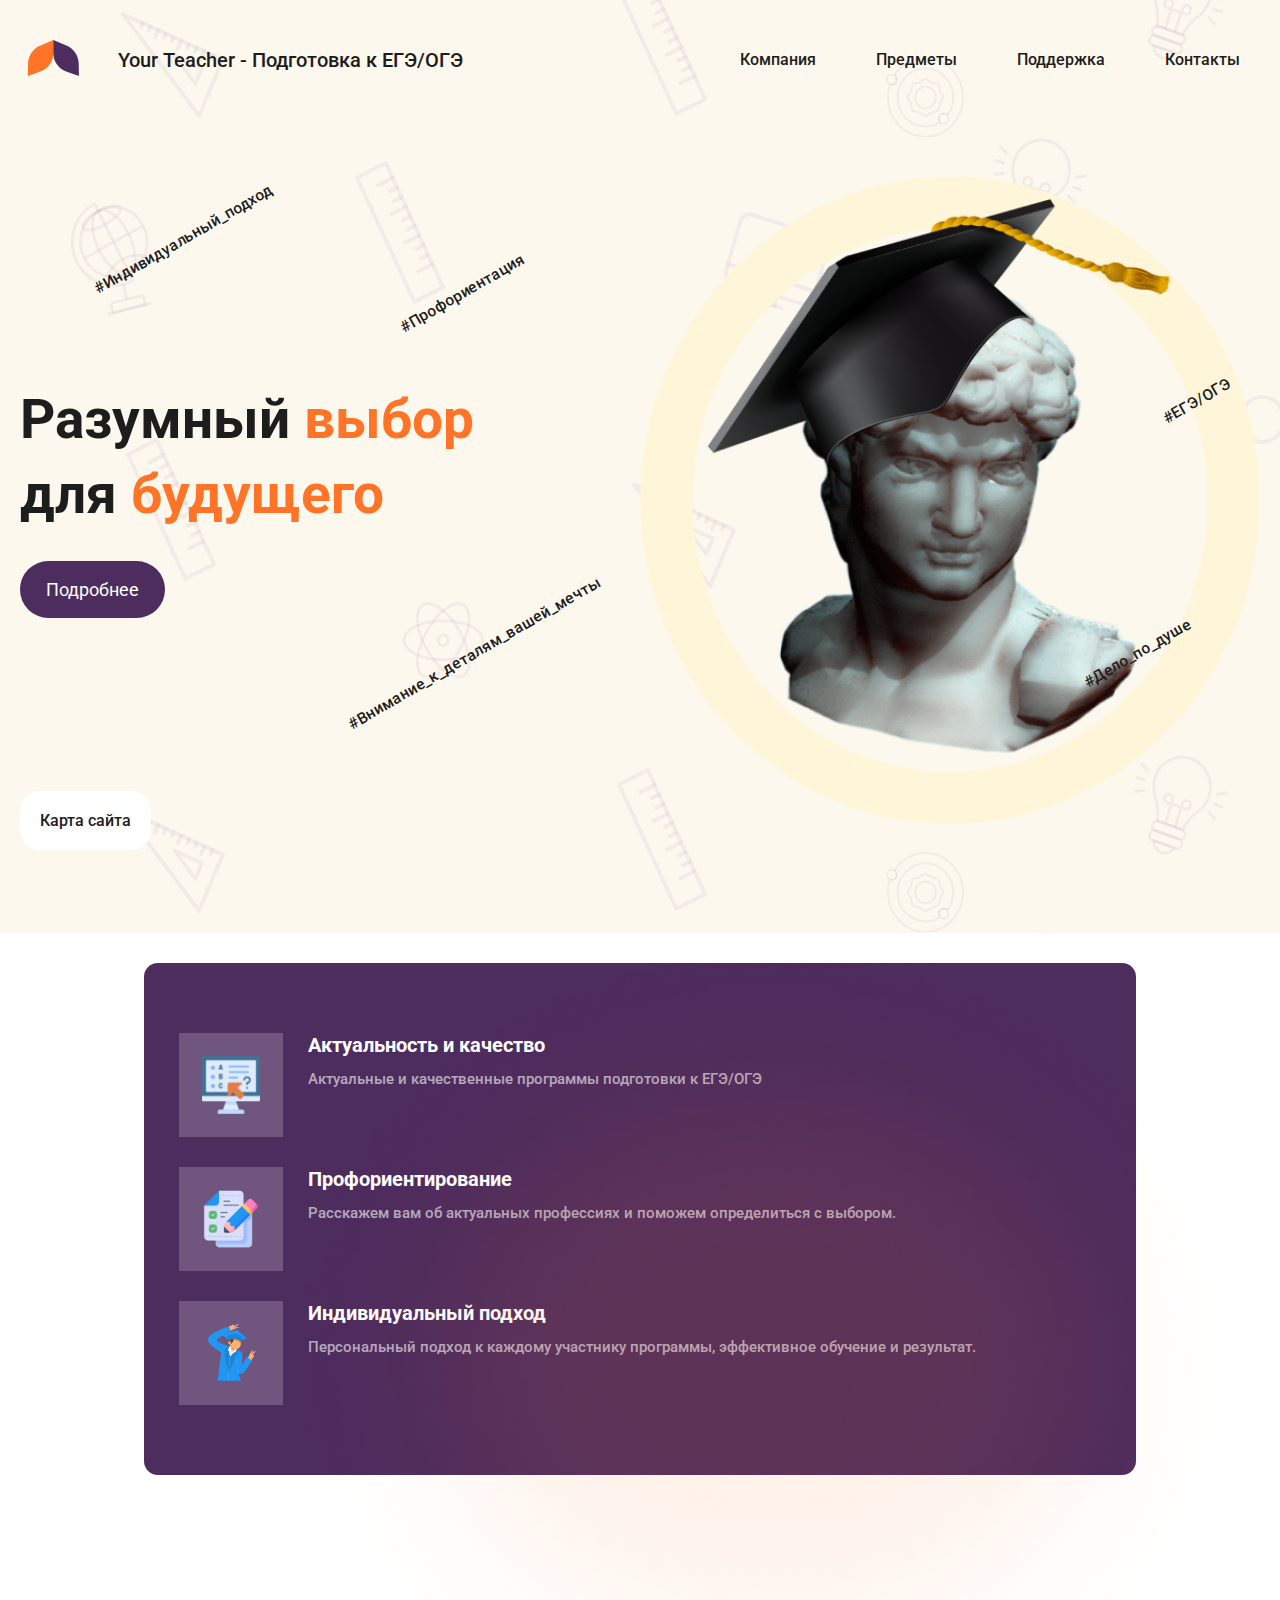
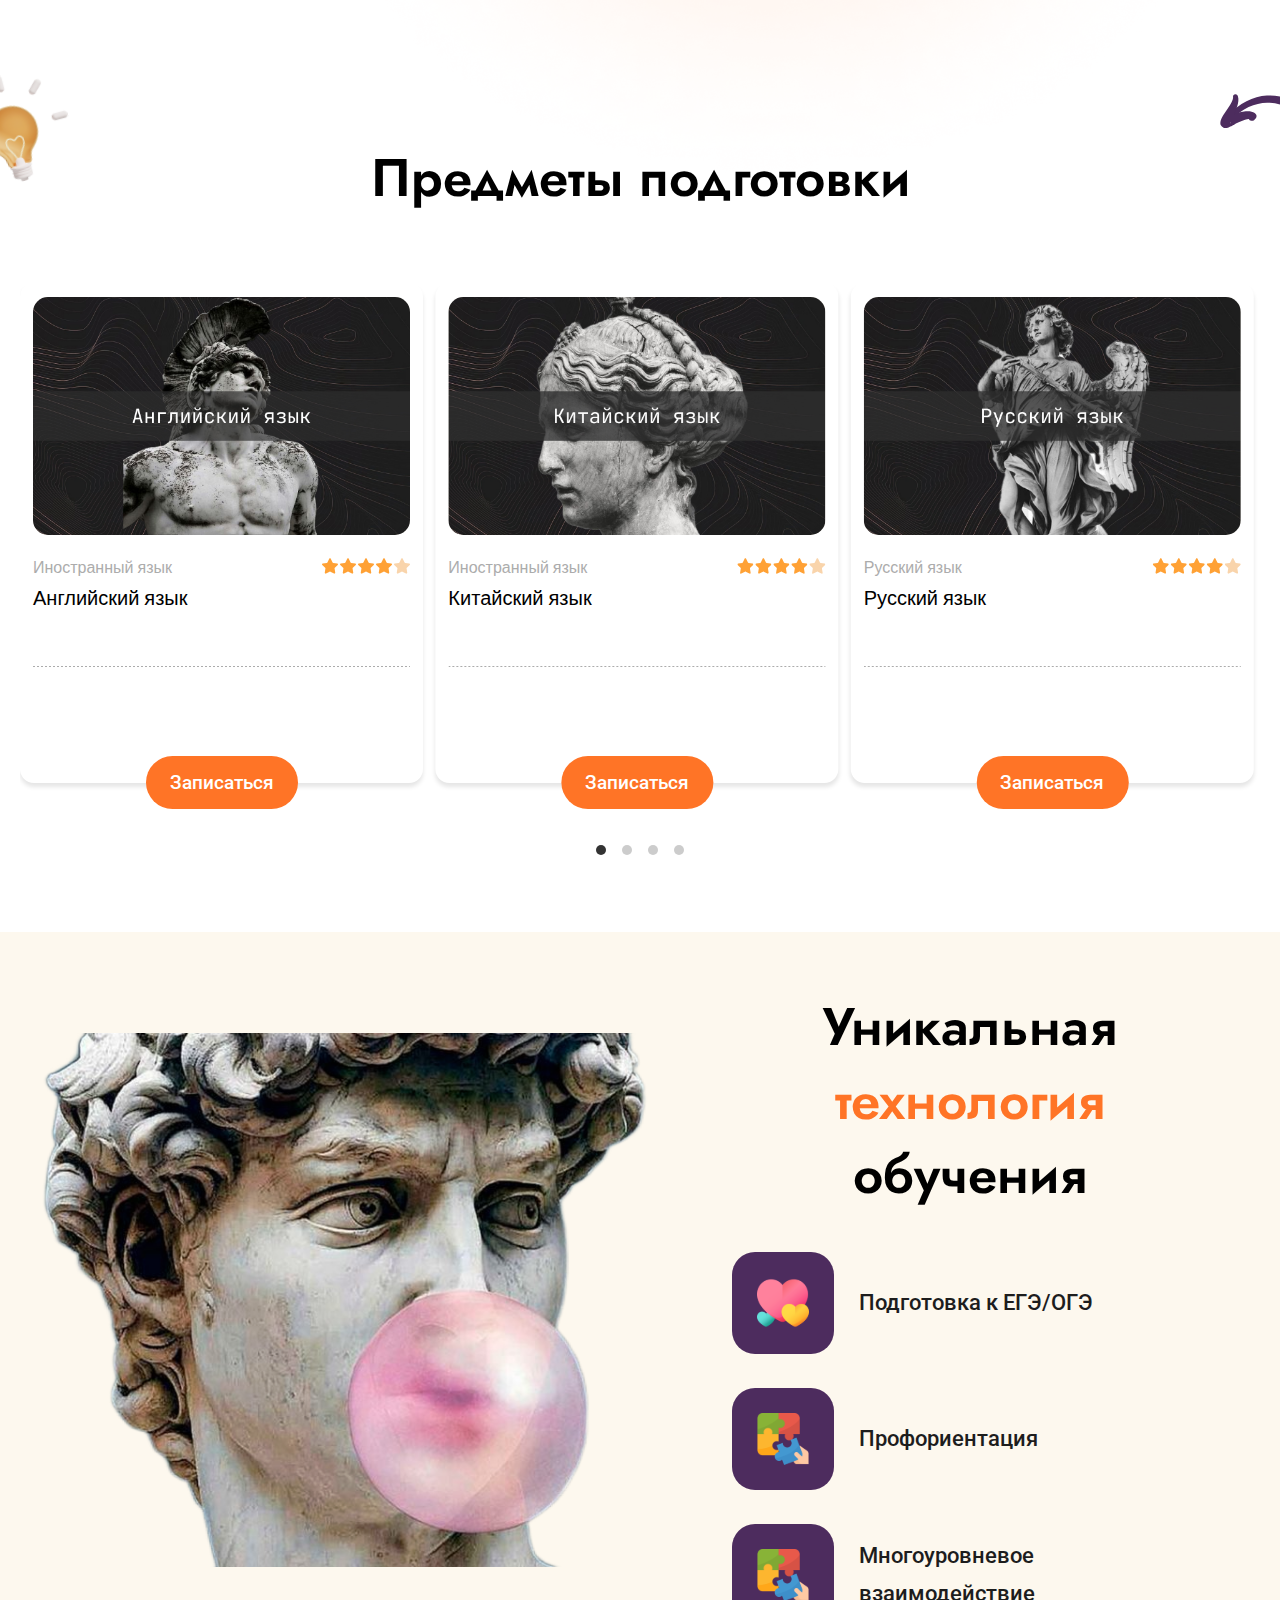
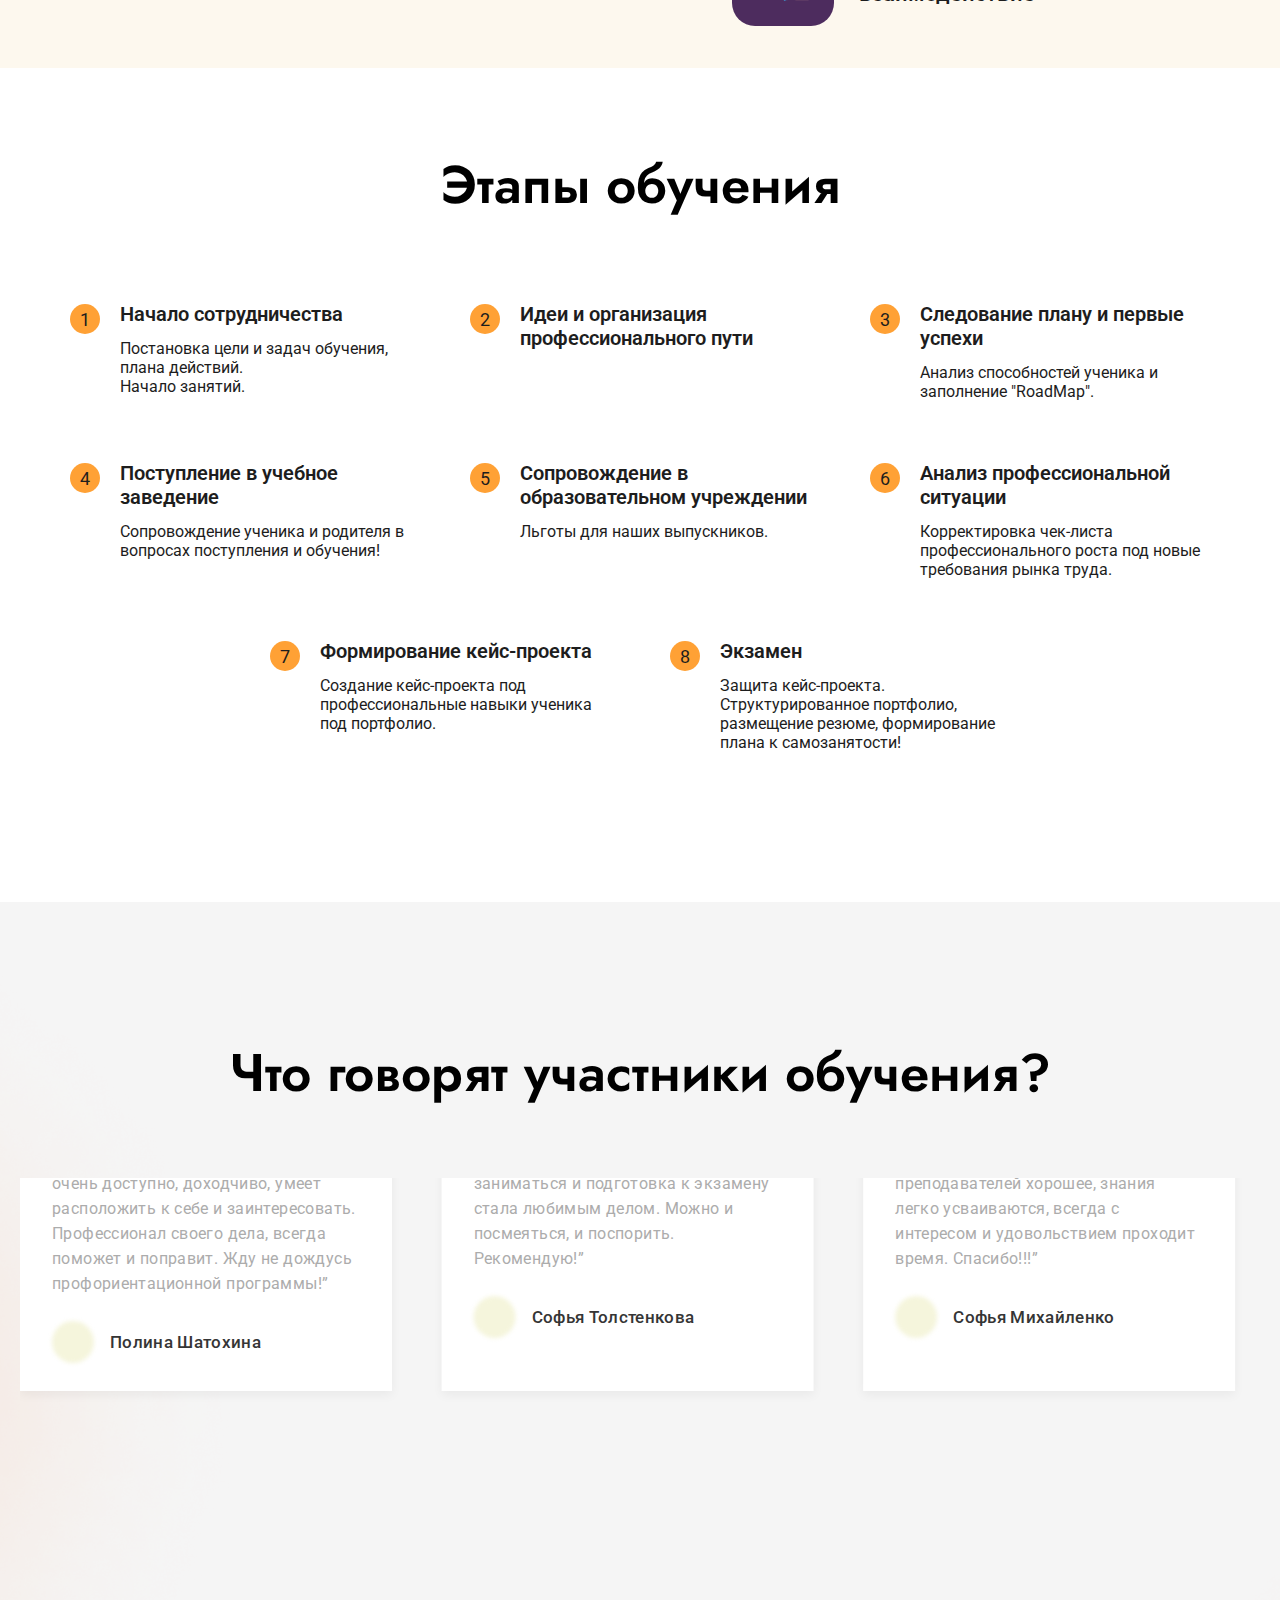
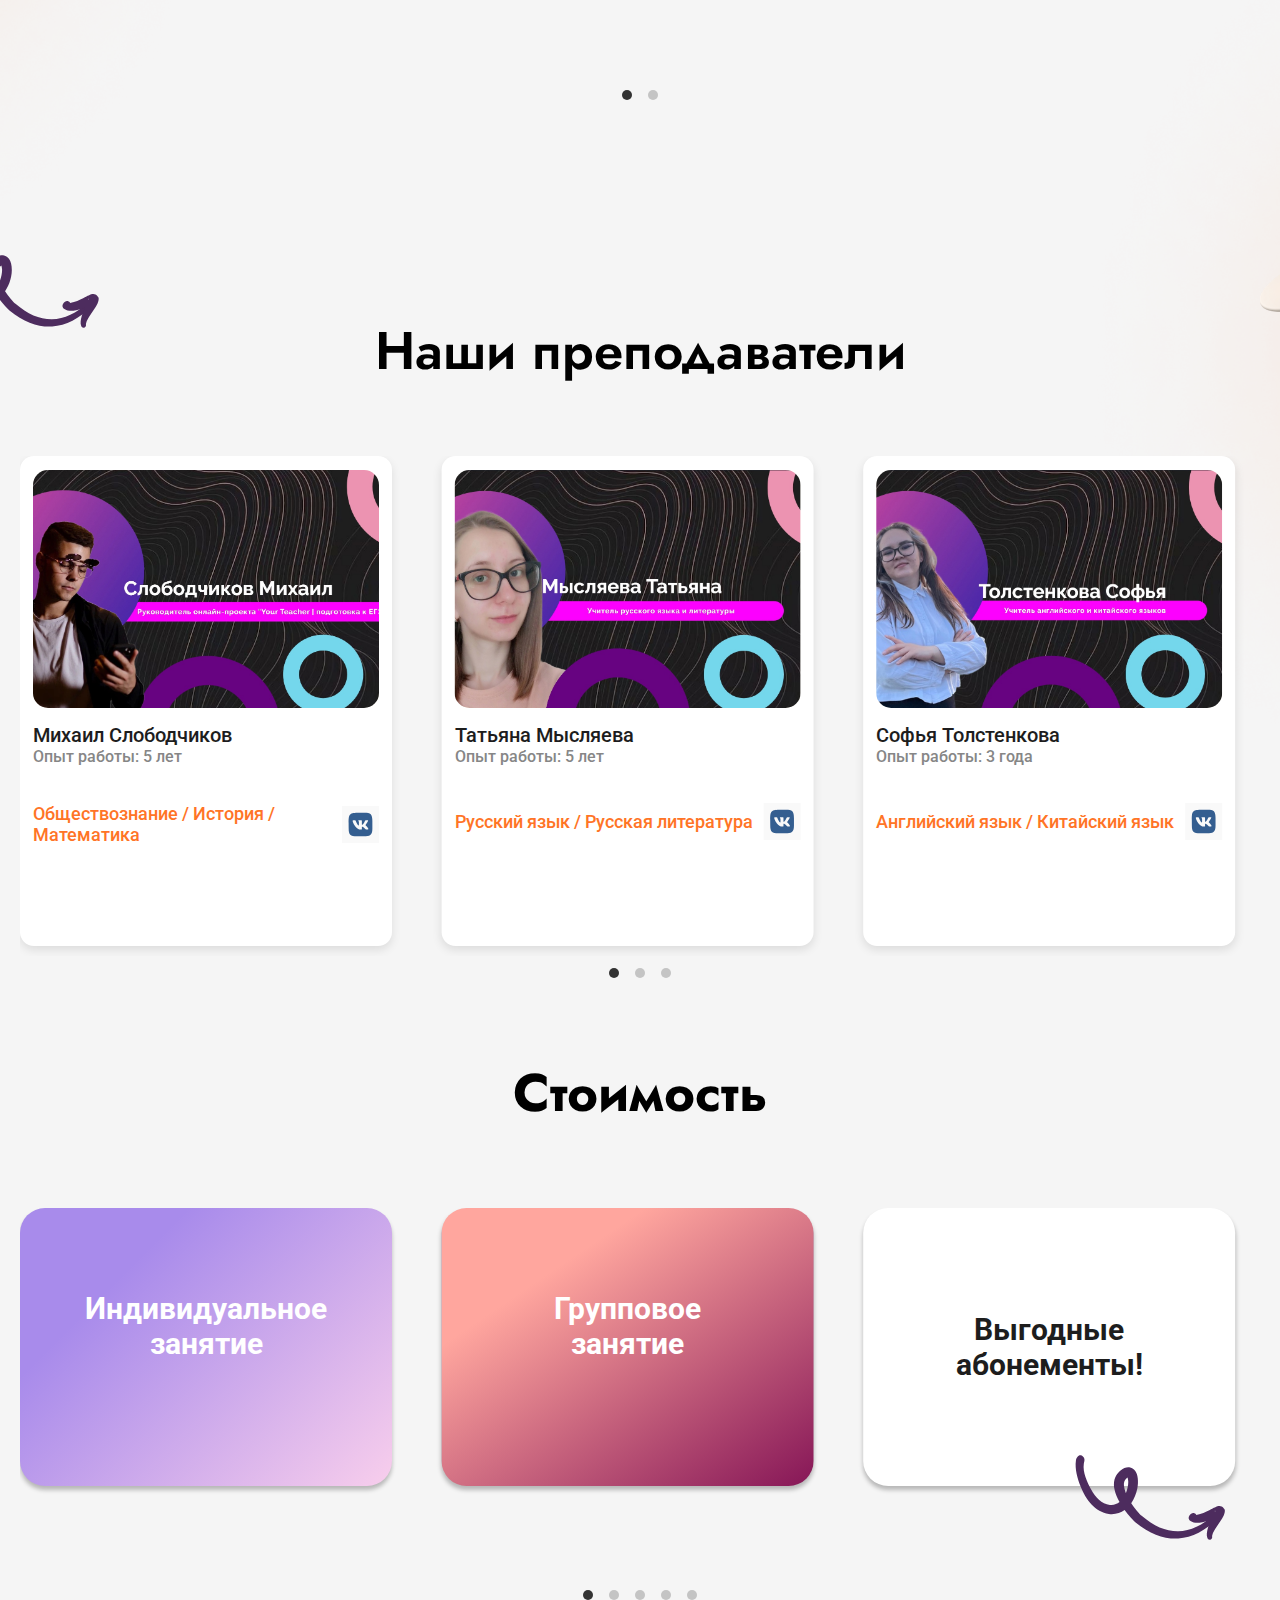
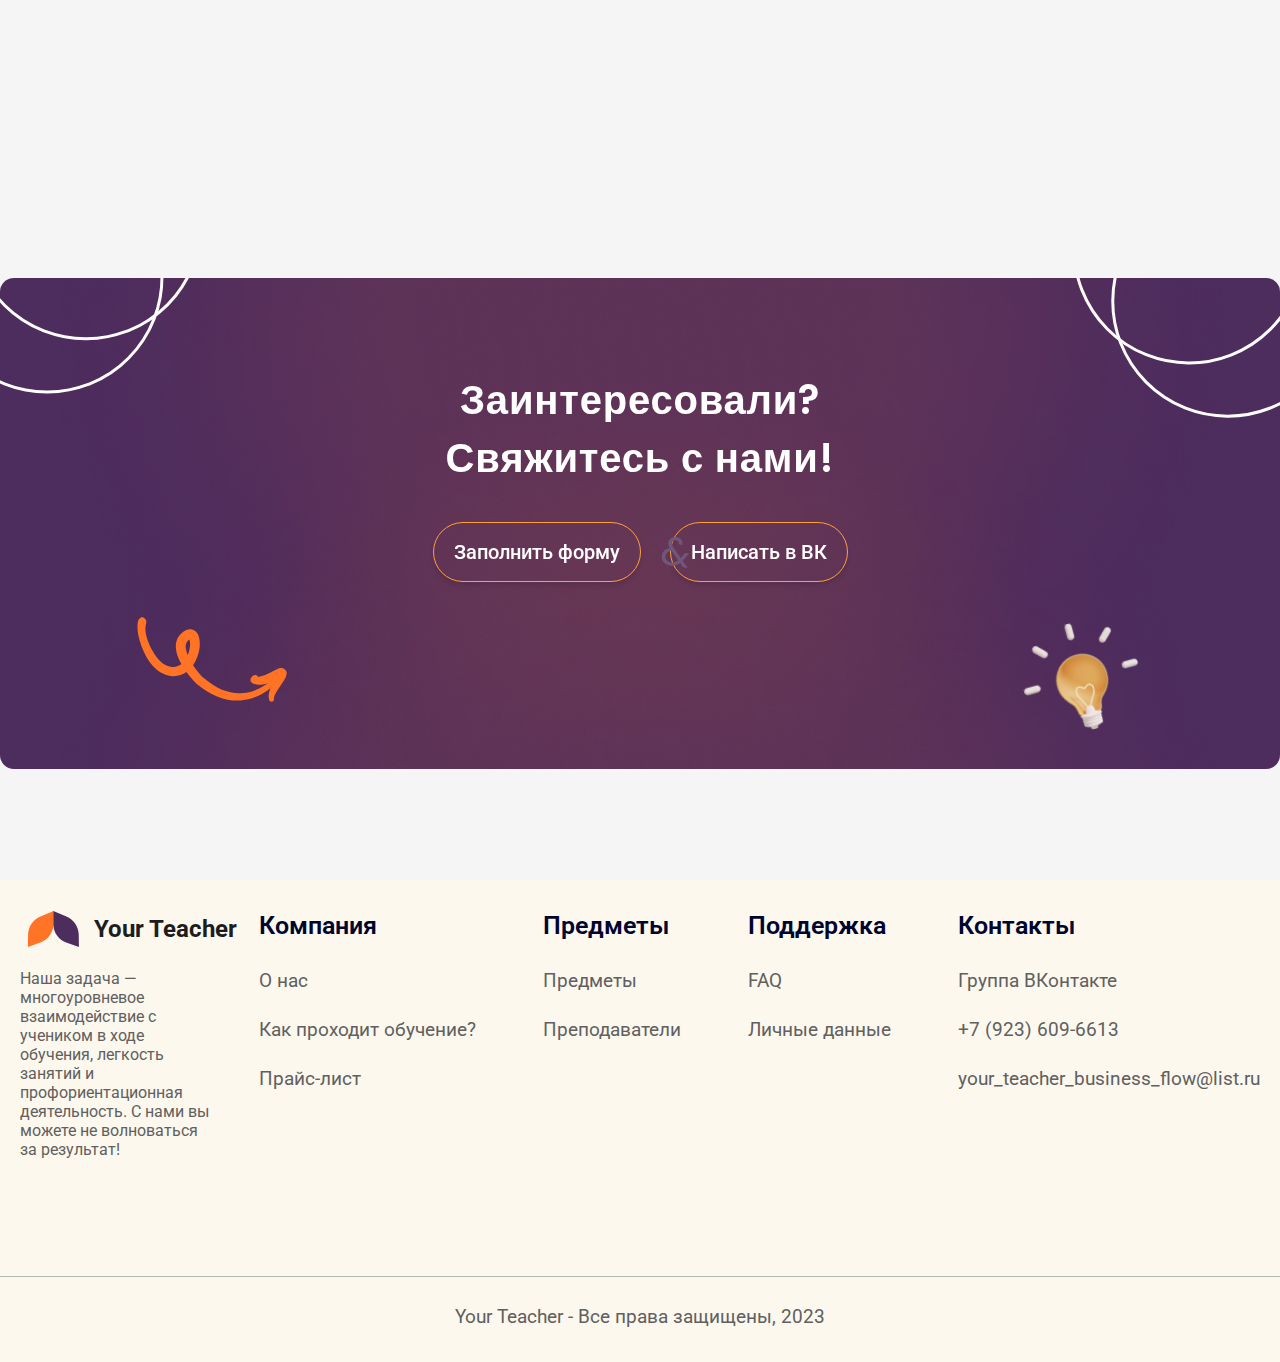
==== index.html @ 2804423f "Add files via upload" ====
<!DOCTYPE html>
<html lang="ru">
    <head>
        <title>Your Teacher - Business Flow</title>
        <link rel="stylesheet" href="css/flickity.css">
        <link rel="stylesheet" href="css/style.css">
        <link rel="shortcut icon" href="images/logo.svg">
        <meta name="viewport" content="width=device-width, initial-scale=1, maximum-scale=1, user-scalable=no"/>
    </head>
    <body>
        <div class="wrapper">
            <header id="welcome" class="header">
                <div class="container">
                    <div class="header__company company">
                        <div class="company__icon">
                            <img src="images/logo.svg" alt="logo">
                        </div>
                        <div class="company__name">Your Teacher - Подготовка к ЕГЭ/ОГЭ</div>
                    </div>
                    <nav class="header__navigation nav">
                        <div class="nav__burger">
                            <span class="first-line"></span>
                            <span class="second-line"></span>
                            <span class="third-line"></span>
                        </div>
                        <ul class="nav__list">
                            <li class="nav__item nav__item-has-child">
                                <span>Компания</span>
                                <ul class="subnav__list">
                                    <li class="subnav__item"><a href="#advantages" class="subnav__link">О нас</a></li>
                                    <li class="subnav__item"><a href="#studying" class="subnav__link">Как проходит обучение?</a></li>
                                    <li class="subnav__item"><a href="#service" class="subnav__link">Прайс-лист</a></li>
                                </ul>
                            </li>
                            <li class="nav__item nav__item-has-child">
                                <span>Предметы</span>
                                <ul class="subnav__list">
                                    <li class="subnav__item"><a href="#subjects" class="subnav__link">Предметы</a></li>
                                    <li class="subnav__item"><a href="#tutors" class="subnav__link">Преподаватели</a></li>
                                </ul>
                            </li>
                            <li class="nav__item nav__item-has-child">
                                <span>Поддержка</span>
                                <ul class="subnav__list">
                                    <li class="subnav__item"><a href="#" class="subnav__link">FAQ</a></li>
                                    <li class="subnav__item"><a href="#" class="subnav__link">Личные данные</a></li>
                                </ul>
                            </li>
                            <li class="nav__item nav__item-has-child">
                                <span>Контакты</span>
                                <ul class="subnav__list">
                                    <li class="subnav__item"><a href="https://vk.com/yourteacher_business_flow" class="subnav__link">Группа ВКонтакте</a></li>
                                    <li class="subnav__item"><a href="tel:+79236096613" class="subnav__link">Наш номер</a></li>
                                    <li class="subnav__item"><a href="mailto:your_teacher_business_flow@list.ru" class="subnav__link">Наша почта</a></li>
                                </ul>                                
                            </li>
                        </ul>
                        <div class="page-map" user-select="none">
                            <div class="page-map__name">Карта сайта</div>
                            <ul class="page-map__list">
                                <li class="page-map__item"><a href="#welcome">Главная</a></li>
                                <li class="page-map__item"><a href="#targets">О нас</a></li>
                                <li class="page-map__item"><a href="#subjects">Предметы</a></li>
                                <li class="page-map__item"><a href="#tutors">Преподаватели</a></li>
                                <li class="page-map__item"><a href="#service">Стоимость</a></li>
                                <li class="page-map__item"><a href="#contact">Связаться с нами</a></li>
                            </ul>
                        </div>
                    </nav>

                </div>
            </header>
            <main class="main">
                <div class="welcome">
                    <div class="welcome__container container">
                        <div class="welcome__content">
                            <div class="welcome__hashtags">
                                <div class="hashtag hashtag-first">Индивидуальный_подход</div>
                                <div class="hashtag hashtag-second">Профориентация</div>
                                <div class="hashtag hashtag-third">ЕГЭ/ОГЭ</div>
                                <div class="hashtag hashtag-fourth">Внимание_к_деталям_вашей_мечты</div>
                                <div class="hashtag hashtag-fifth">Дело_по_душе</div>
                            </div>
                            <div class="welcome__column welcome__info">
                                <h1 class="welcome__title">Разумный <span class="text-highlighted">выбор</span><br> для <span class="text-highlighted">будущего</span></h1>
                                <a class="welcome__more" href="#targets"><span class="welcome__more-text">Подробнее</span></a>
                            </div>
                            <div class="welcome__column welcome__cover">
                                <img draggable="false" src="images/welcome-block/cover.png" alt="">
                            </div>
                        </div>
                    </div>
                </div>
                <div id="targets" class="targets section">
                    <div class="container">
                        <div class="targets__background">
                            <img src="images/gradient.png" alt="">
                        </div>
                        <div class="targets__content">
                            <div class="targets__column target">
                                <div class="target__content">
                                    <div class="target__icon">
                                        <div class="target__icon-inner">
                                            <img src="images/targets/1_quality.svg" alt="Quality">
                                        </div>
                                    </div>
                                    <div class="target__desc">
                                        <div class="target__title">Актуальность и качество</div>
                                        <div class="target__subtitle">Актуальные и качественные программы подготовки к ЕГЭ/ОГЭ</div>
                                    </div>
                                </div>
                            </div>
                            <div class="targets__column target">
                                <div class="target__content">
                                    <div class="target__icon">
                                        <div class="target__icon-inner">
                                            <img src="images/targets/2_proforientation.svg" alt="Quality">
                                        </div>
                                    </div>
                                    <div class="target__desc">
                                        <div class="target__title">Профориентирование</div>
                                        <div class="target__subtitle">Расскажем вам об актуальных профессиях и поможем определиться с выбором.</div>
                                    </div>
                                </div>
                            </div>
                            <div class="targets__column target">
                                <div class="target__content">
                                    <div class="target__icon">
                                        <div class="target__icon-inner">
                                            <img src="images/targets/3_individual.svg" alt="Quality">
                                        </div>
                                    </div>
                                    <div class="target__desc">
                                        <div class="target__title">Индивидуальный подход</div>
                                        <div class="target__subtitle">Персональный подход к каждому участнику программы, эффективное обучение и результат.</div>
                                    </div>
                                </div>
                            </div>
                        </div>
                    </div>
                </div>
                <div id="subjects" class="subjects section">
                    <div class="container">
                        <div class="subjects__background">
                            <img draggable="false" src="images/subject/lamp.svg" alt="lamp-icon" class="subjects__icon-lamp">
                            <img draggable="false" src="images/subject/arrow.svg" alt="arrow-icon" class="subjects__icon-arrow">
                        </div>
                        <div class="subjects__title section-title">Предметы подготовки</div>
                        <div class="subjects__list main-carousel">
                            <div class="subjects__item subject carousel-cell">
                                <div class="subject__body">
                                    <div class="subject__cover">
                                        <div class="subject__cover-inner">
                                            <img src="images/subject/cover-1.jpg" alt="">
                                        </div></div>
                                    <div class="subject__info">
                                        <div class="subject__tag-n-rate">
                                            <div class="subject__tag">Иностранный язык</div>
                                            <div class="subject__rating rating">
                                                <div class="rating__body">
                                                    <div class="rating__star star star-active">
                                                        <div class="star__inner">
                                                            <svg xmlns="http://www.w3.org/2000/svg" width="16" height="16" viewBox="0 0 16 16" fill="none">
                                                                <g clip-path="url(#clip0_4_3457)">
                                                                <path d="M8.77243 0.829716L10.577 4.48629C10.7025 4.7406 10.9451 4.91682 11.2258 4.95754L15.2612 5.54394C15.9681 5.64674 16.2501 6.51516 15.7388 7.01345L12.8188 9.85967C12.6159 10.0576 12.5231 10.3429 12.5712 10.6223L13.2604 14.6413C13.3812 15.3452 12.6423 15.8819 12.0101 15.5498L8.40097 13.6524C8.14999 13.5206 7.84994 13.5206 7.59896 13.6524L3.98978 15.5498C3.35766 15.8822 2.61874 15.3452 2.73955 14.6413L3.42875 10.6223C3.47681 10.3429 3.38403 10.0576 3.18111 9.85967L0.261123 7.01345C-0.250182 6.51482 0.0318366 5.6464 0.73872 5.54394L4.7741 4.95754C5.05478 4.91682 5.29742 4.7406 5.42291 4.48629L7.2275 0.829716C7.54323 0.189248 8.45637 0.189248 8.77243 0.829716Z" fill="#F9D4AB"/>
                                                                </g>
                                                                <defs>
                                                                <clipPath id="clip0_4_3457">
                                                                    <rect width="16" height="16" fill="white"/>
                                                                </clipPath>
                                                                </defs>
                                                            </svg>
                                                        </div>
                                                    </div>
                                                    <div class="rating__star star star-active">
                                                        <div class="star__inner">
                                                            <svg xmlns="http://www.w3.org/2000/svg" width="16" height="16" viewBox="0 0 16 16" fill="none">
                                                                <g clip-path="url(#clip0_4_3457)">
                                                                <path d="M8.77243 0.829716L10.577 4.48629C10.7025 4.7406 10.9451 4.91682 11.2258 4.95754L15.2612 5.54394C15.9681 5.64674 16.2501 6.51516 15.7388 7.01345L12.8188 9.85967C12.6159 10.0576 12.5231 10.3429 12.5712 10.6223L13.2604 14.6413C13.3812 15.3452 12.6423 15.8819 12.0101 15.5498L8.40097 13.6524C8.14999 13.5206 7.84994 13.5206 7.59896 13.6524L3.98978 15.5498C3.35766 15.8822 2.61874 15.3452 2.73955 14.6413L3.42875 10.6223C3.47681 10.3429 3.38403 10.0576 3.18111 9.85967L0.261123 7.01345C-0.250182 6.51482 0.0318366 5.6464 0.73872 5.54394L4.7741 4.95754C5.05478 4.91682 5.29742 4.7406 5.42291 4.48629L7.2275 0.829716C7.54323 0.189248 8.45637 0.189248 8.77243 0.829716Z" fill="#F9D4AB"/>
                                                                </g>
                                                                <defs>
                                                                <clipPath id="clip0_4_3457">
                                                                    <rect width="16" height="16" fill="white"/>
                                                                </clipPath>
                                                                </defs>
                                                            </svg>
                                                        </div>
                                                    </div>
                                                    
                                                    <div class="rating__star star star-active">
                                                        <div class="star__inner">
                                                            <svg xmlns="http://www.w3.org/2000/svg" width="16" height="16" viewBox="0 0 16 16" fill="none">
                                                                <g clip-path="url(#clip0_4_3457)">
                                                                <path d="M8.77243 0.829716L10.577 4.48629C10.7025 4.7406 10.9451 4.91682 11.2258 4.95754L15.2612 5.54394C15.9681 5.64674 16.2501 6.51516 15.7388 7.01345L12.8188 9.85967C12.6159 10.0576 12.5231 10.3429 12.5712 10.6223L13.2604 14.6413C13.3812 15.3452 12.6423 15.8819 12.0101 15.5498L8.40097 13.6524C8.14999 13.5206 7.84994 13.5206 7.59896 13.6524L3.98978 15.5498C3.35766 15.8822 2.61874 15.3452 2.73955 14.6413L3.42875 10.6223C3.47681 10.3429 3.38403 10.0576 3.18111 9.85967L0.261123 7.01345C-0.250182 6.51482 0.0318366 5.6464 0.73872 5.54394L4.7741 4.95754C5.05478 4.91682 5.29742 4.7406 5.42291 4.48629L7.2275 0.829716C7.54323 0.189248 8.45637 0.189248 8.77243 0.829716Z" fill="#F9D4AB"/>
                                                                </g>
                                                                <defs>
                                                                <clipPath id="clip0_4_3457">
                                                                <rect width="16" height="16" fill="white"/>
                                                                </clipPath>
                                                                </defs>
                                                            </svg>
                                                        </div>
                                                    </div>
                                                    
                                                    <div class="rating__star star star-active">
                                                        <div class="star__inner">
                                                            <svg xmlns="http://www.w3.org/2000/svg" width="16" height="16" viewBox="0 0 16 16" fill="none">
                                                                <g clip-path="url(#clip0_4_3457)">
                                                                <path d="M8.77243 0.829716L10.577 4.48629C10.7025 4.7406 10.9451 4.91682 11.2258 4.95754L15.2612 5.54394C15.9681 5.64674 16.2501 6.51516 15.7388 7.01345L12.8188 9.85967C12.6159 10.0576 12.5231 10.3429 12.5712 10.6223L13.2604 14.6413C13.3812 15.3452 12.6423 15.8819 12.0101 15.5498L8.40097 13.6524C8.14999 13.5206 7.84994 13.5206 7.59896 13.6524L3.98978 15.5498C3.35766 15.8822 2.61874 15.3452 2.73955 14.6413L3.42875 10.6223C3.47681 10.3429 3.38403 10.0576 3.18111 9.85967L0.261123 7.01345C-0.250182 6.51482 0.0318366 5.6464 0.73872 5.54394L4.7741 4.95754C5.05478 4.91682 5.29742 4.7406 5.42291 4.48629L7.2275 0.829716C7.54323 0.189248 8.45637 0.189248 8.77243 0.829716Z" fill="#F9D4AB"/>
                                                                </g>
                                                                <defs>
                                                                <clipPath id="clip0_4_3457">
                                                                <rect width="16" height="16" fill="white"/>
                                                                </clipPath>
                                                                </defs>
                                                            </svg>
                                                        </div>
                                                    </div>
                                                    
                                                    <div class="rating__star star">
                                                        <div class="star__inner">
                                                            <svg xmlns="http://www.w3.org/2000/svg" width="16" height="16" viewBox="0 0 16 16" fill="none">
                                                                <g clip-path="url(#clip0_4_3457)">
                                                                <path d="M8.77243 0.829716L10.577 4.48629C10.7025 4.7406 10.9451 4.91682 11.2258 4.95754L15.2612 5.54394C15.9681 5.64674 16.2501 6.51516 15.7388 7.01345L12.8188 9.85967C12.6159 10.0576 12.5231 10.3429 12.5712 10.6223L13.2604 14.6413C13.3812 15.3452 12.6423 15.8819 12.0101 15.5498L8.40097 13.6524C8.14999 13.5206 7.84994 13.5206 7.59896 13.6524L3.98978 15.5498C3.35766 15.8822 2.61874 15.3452 2.73955 14.6413L3.42875 10.6223C3.47681 10.3429 3.38403 10.0576 3.18111 9.85967L0.261123 7.01345C-0.250182 6.51482 0.0318366 5.6464 0.73872 5.54394L4.7741 4.95754C5.05478 4.91682 5.29742 4.7406 5.42291 4.48629L7.2275 0.829716C7.54323 0.189248 8.45637 0.189248 8.77243 0.829716Z" fill="#F9D4AB"/>
                                                                </g>
                                                                <defs>
                                                                <clipPath id="clip0_4_3457">
                                                                    <rect width="16" height="16" fill="white"/>
                                                                </clipPath>
                                                                </defs>
                                                            </svg>
                                                        </div>
                                                    </div>
                                                </div>
                                            </div>
                                        </div>
                                        <div class="subject__name">Английский язык</div>
                                    </div>
                                </div>
                                <a class="subject__sign-in" target="_blank" href="https://vk.com/app6013442_-221967347">
                                    <span>Записаться</span>
                                </a>
                            </div>
                            <div class="subjects__item subject carousel-cell">
                                <div class="subject__body">
                                    <div class="subject__cover">
                                        <div class="subject__cover-inner">
                                            <img src="images/subject/cover-2.jpg" alt="">
                                        </div></div>
                                    <div class="subject__info">
                                        <div class="subject__tag-n-rate">
                                            <div class="subject__tag">Иностранный язык</div>
                                            <div class="subject__rating rating">
                                                <div class="rating__body">
                                                    <div class="rating__star star star-active">
                                                        <div class="star__inner">
                                                            <svg xmlns="http://www.w3.org/2000/svg" width="16" height="16" viewBox="0 0 16 16" fill="none">
                                                                <g clip-path="url(#clip0_4_3457)">
                                                                <path d="M8.77243 0.829716L10.577 4.48629C10.7025 4.7406 10.9451 4.91682 11.2258 4.95754L15.2612 5.54394C15.9681 5.64674 16.2501 6.51516 15.7388 7.01345L12.8188 9.85967C12.6159 10.0576 12.5231 10.3429 12.5712 10.6223L13.2604 14.6413C13.3812 15.3452 12.6423 15.8819 12.0101 15.5498L8.40097 13.6524C8.14999 13.5206 7.84994 13.5206 7.59896 13.6524L3.98978 15.5498C3.35766 15.8822 2.61874 15.3452 2.73955 14.6413L3.42875 10.6223C3.47681 10.3429 3.38403 10.0576 3.18111 9.85967L0.261123 7.01345C-0.250182 6.51482 0.0318366 5.6464 0.73872 5.54394L4.7741 4.95754C5.05478 4.91682 5.29742 4.7406 5.42291 4.48629L7.2275 0.829716C7.54323 0.189248 8.45637 0.189248 8.77243 0.829716Z" fill="#F9D4AB"/>
                                                                </g>
                                                                <defs>
                                                                <clipPath id="clip0_4_3457">
                                                                    <rect width="16" height="16" fill="white"/>
                                                                </clipPath>
                                                                </defs>
                                                            </svg>
                                                        </div>
                                                    </div>
                                                    <div class="rating__star star star-active">
                                                        <div class="star__inner">
                                                            <svg xmlns="http://www.w3.org/2000/svg" width="16" height="16" viewBox="0 0 16 16" fill="none">
                                                                <g clip-path="url(#clip0_4_3457)">
                                                                <path d="M8.77243 0.829716L10.577 4.48629C10.7025 4.7406 10.9451 4.91682 11.2258 4.95754L15.2612 5.54394C15.9681 5.64674 16.2501 6.51516 15.7388 7.01345L12.8188 9.85967C12.6159 10.0576 12.5231 10.3429 12.5712 10.6223L13.2604 14.6413C13.3812 15.3452 12.6423 15.8819 12.0101 15.5498L8.40097 13.6524C8.14999 13.5206 7.84994 13.5206 7.59896 13.6524L3.98978 15.5498C3.35766 15.8822 2.61874 15.3452 2.73955 14.6413L3.42875 10.6223C3.47681 10.3429 3.38403 10.0576 3.18111 9.85967L0.261123 7.01345C-0.250182 6.51482 0.0318366 5.6464 0.73872 5.54394L4.7741 4.95754C5.05478 4.91682 5.29742 4.7406 5.42291 4.48629L7.2275 0.829716C7.54323 0.189248 8.45637 0.189248 8.77243 0.829716Z" fill="#F9D4AB"/>
                                                                </g>
                                                                <defs>
                                                                <clipPath id="clip0_4_3457">
                                                                    <rect width="16" height="16" fill="white"/>
                                                                </clipPath>
                                                                </defs>
                                                            </svg>
                                                        </div>
                                                    </div>
                                                    
                                                    <div class="rating__star star star-active">
                                                        <div class="star__inner">
                                                            <svg xmlns="http://www.w3.org/2000/svg" width="16" height="16" viewBox="0 0 16 16" fill="none">
                                                                <g clip-path="url(#clip0_4_3457)">
                                                                <path d="M8.77243 0.829716L10.577 4.48629C10.7025 4.7406 10.9451 4.91682 11.2258 4.95754L15.2612 5.54394C15.9681 5.64674 16.2501 6.51516 15.7388 7.01345L12.8188 9.85967C12.6159 10.0576 12.5231 10.3429 12.5712 10.6223L13.2604 14.6413C13.3812 15.3452 12.6423 15.8819 12.0101 15.5498L8.40097 13.6524C8.14999 13.5206 7.84994 13.5206 7.59896 13.6524L3.98978 15.5498C3.35766 15.8822 2.61874 15.3452 2.73955 14.6413L3.42875 10.6223C3.47681 10.3429 3.38403 10.0576 3.18111 9.85967L0.261123 7.01345C-0.250182 6.51482 0.0318366 5.6464 0.73872 5.54394L4.7741 4.95754C5.05478 4.91682 5.29742 4.7406 5.42291 4.48629L7.2275 0.829716C7.54323 0.189248 8.45637 0.189248 8.77243 0.829716Z" fill="#F9D4AB"/>
                                                                </g>
                                                                <defs>
                                                                <clipPath id="clip0_4_3457">
                                                                <rect width="16" height="16" fill="white"/>
                                                                </clipPath>
                                                                </defs>
                                                            </svg>
                                                        </div>
                                                    </div>
                                                    
                                                    <div class="rating__star star star-active">
                                                        <div class="star__inner">
                                                            <svg xmlns="http://www.w3.org/2000/svg" width="16" height="16" viewBox="0 0 16 16" fill="none">
                                                                <g clip-path="url(#clip0_4_3457)">
                                                                <path d="M8.77243 0.829716L10.577 4.48629C10.7025 4.7406 10.9451 4.91682 11.2258 4.95754L15.2612 5.54394C15.9681 5.64674 16.2501 6.51516 15.7388 7.01345L12.8188 9.85967C12.6159 10.0576 12.5231 10.3429 12.5712 10.6223L13.2604 14.6413C13.3812 15.3452 12.6423 15.8819 12.0101 15.5498L8.40097 13.6524C8.14999 13.5206 7.84994 13.5206 7.59896 13.6524L3.98978 15.5498C3.35766 15.8822 2.61874 15.3452 2.73955 14.6413L3.42875 10.6223C3.47681 10.3429 3.38403 10.0576 3.18111 9.85967L0.261123 7.01345C-0.250182 6.51482 0.0318366 5.6464 0.73872 5.54394L4.7741 4.95754C5.05478 4.91682 5.29742 4.7406 5.42291 4.48629L7.2275 0.829716C7.54323 0.189248 8.45637 0.189248 8.77243 0.829716Z" fill="#F9D4AB"/>
                                                                </g>
                                                                <defs>
                                                                <clipPath id="clip0_4_3457">
                                                                <rect width="16" height="16" fill="white"/>
                                                                </clipPath>
                                                                </defs>
                                                            </svg>
                                                        </div>
                                                    </div>
                                                    
                                                    <div class="rating__star star">
                                                        <div class="star__inner">
                                                            <svg xmlns="http://www.w3.org/2000/svg" width="16" height="16" viewBox="0 0 16 16" fill="none">
                                                                <g clip-path="url(#clip0_4_3457)">
                                                                <path d="M8.77243 0.829716L10.577 4.48629C10.7025 4.7406 10.9451 4.91682 11.2258 4.95754L15.2612 5.54394C15.9681 5.64674 16.2501 6.51516 15.7388 7.01345L12.8188 9.85967C12.6159 10.0576 12.5231 10.3429 12.5712 10.6223L13.2604 14.6413C13.3812 15.3452 12.6423 15.8819 12.0101 15.5498L8.40097 13.6524C8.14999 13.5206 7.84994 13.5206 7.59896 13.6524L3.98978 15.5498C3.35766 15.8822 2.61874 15.3452 2.73955 14.6413L3.42875 10.6223C3.47681 10.3429 3.38403 10.0576 3.18111 9.85967L0.261123 7.01345C-0.250182 6.51482 0.0318366 5.6464 0.73872 5.54394L4.7741 4.95754C5.05478 4.91682 5.29742 4.7406 5.42291 4.48629L7.2275 0.829716C7.54323 0.189248 8.45637 0.189248 8.77243 0.829716Z" fill="#F9D4AB"/>
                                                                </g>
                                                                <defs>
                                                                <clipPath id="clip0_4_3457">
                                                                    <rect width="16" height="16" fill="white"/>
                                                                </clipPath>
                                                                </defs>
                                                            </svg>
                                                        </div>
                                                    </div>
                                                </div>
                                            </div>
                                        </div>
                                        <div class="subject__name">Китайский язык</div>
                                    </div>
                                </div>
                                <a class="subject__sign-in" target="_blank" href="https://vk.com/app6013442_-221967347">
                                    <span>Записаться</span>
                                </a>
                            </div>
                            <div class="subjects__item subject carousel-cell">
                                <div class="subject__body">
                                    <div class="subject__cover">
                                        <div class="subject__cover-inner">
                                            <img src="images/subject/cover-3.jpg" alt="">
                                        </div></div>
                                    <div class="subject__info">
                                        <div class="subject__tag-n-rate">
                                            <div class="subject__tag">Русский язык</div>
                                            <div class="subject__rating rating">
                                                <div class="rating__body">
                                                    <div class="rating__star star star-active">
                                                        <div class="star__inner">
                                                            <svg xmlns="http://www.w3.org/2000/svg" width="16" height="16" viewBox="0 0 16 16" fill="none">
                                                                <g clip-path="url(#clip0_4_3457)">
                                                                <path d="M8.77243 0.829716L10.577 4.48629C10.7025 4.7406 10.9451 4.91682 11.2258 4.95754L15.2612 5.54394C15.9681 5.64674 16.2501 6.51516 15.7388 7.01345L12.8188 9.85967C12.6159 10.0576 12.5231 10.3429 12.5712 10.6223L13.2604 14.6413C13.3812 15.3452 12.6423 15.8819 12.0101 15.5498L8.40097 13.6524C8.14999 13.5206 7.84994 13.5206 7.59896 13.6524L3.98978 15.5498C3.35766 15.8822 2.61874 15.3452 2.73955 14.6413L3.42875 10.6223C3.47681 10.3429 3.38403 10.0576 3.18111 9.85967L0.261123 7.01345C-0.250182 6.51482 0.0318366 5.6464 0.73872 5.54394L4.7741 4.95754C5.05478 4.91682 5.29742 4.7406 5.42291 4.48629L7.2275 0.829716C7.54323 0.189248 8.45637 0.189248 8.77243 0.829716Z" fill="#F9D4AB"/>
                                                                </g>
                                                                <defs>
                                                                <clipPath id="clip0_4_3457">
                                                                    <rect width="16" height="16" fill="white"/>
                                                                </clipPath>
                                                                </defs>
                                                            </svg>
                                                        </div>
                                                    </div>
                                                    <div class="rating__star star star-active">
                                                        <div class="star__inner">
                                                            <svg xmlns="http://www.w3.org/2000/svg" width="16" height="16" viewBox="0 0 16 16" fill="none">
                                                                <g clip-path="url(#clip0_4_3457)">
                                                                <path d="M8.77243 0.829716L10.577 4.48629C10.7025 4.7406 10.9451 4.91682 11.2258 4.95754L15.2612 5.54394C15.9681 5.64674 16.2501 6.51516 15.7388 7.01345L12.8188 9.85967C12.6159 10.0576 12.5231 10.3429 12.5712 10.6223L13.2604 14.6413C13.3812 15.3452 12.6423 15.8819 12.0101 15.5498L8.40097 13.6524C8.14999 13.5206 7.84994 13.5206 7.59896 13.6524L3.98978 15.5498C3.35766 15.8822 2.61874 15.3452 2.73955 14.6413L3.42875 10.6223C3.47681 10.3429 3.38403 10.0576 3.18111 9.85967L0.261123 7.01345C-0.250182 6.51482 0.0318366 5.6464 0.73872 5.54394L4.7741 4.95754C5.05478 4.91682 5.29742 4.7406 5.42291 4.48629L7.2275 0.829716C7.54323 0.189248 8.45637 0.189248 8.77243 0.829716Z" fill="#F9D4AB"/>
                                                                </g>
                                                                <defs>
                                                                <clipPath id="clip0_4_3457">
                                                                    <rect width="16" height="16" fill="white"/>
                                                                </clipPath>
                                                                </defs>
                                                            </svg>
                                                        </div>
                                                    </div>
                                                    
                                                    <div class="rating__star star star-active">
                                                        <div class="star__inner">
                                                            <svg xmlns="http://www.w3.org/2000/svg" width="16" height="16" viewBox="0 0 16 16" fill="none">
                                                                <g clip-path="url(#clip0_4_3457)">
                                                                <path d="M8.77243 0.829716L10.577 4.48629C10.7025 4.7406 10.9451 4.91682 11.2258 4.95754L15.2612 5.54394C15.9681 5.64674 16.2501 6.51516 15.7388 7.01345L12.8188 9.85967C12.6159 10.0576 12.5231 10.3429 12.5712 10.6223L13.2604 14.6413C13.3812 15.3452 12.6423 15.8819 12.0101 15.5498L8.40097 13.6524C8.14999 13.5206 7.84994 13.5206 7.59896 13.6524L3.98978 15.5498C3.35766 15.8822 2.61874 15.3452 2.73955 14.6413L3.42875 10.6223C3.47681 10.3429 3.38403 10.0576 3.18111 9.85967L0.261123 7.01345C-0.250182 6.51482 0.0318366 5.6464 0.73872 5.54394L4.7741 4.95754C5.05478 4.91682 5.29742 4.7406 5.42291 4.48629L7.2275 0.829716C7.54323 0.189248 8.45637 0.189248 8.77243 0.829716Z" fill="#F9D4AB"/>
                                                                </g>
                                                                <defs>
                                                                <clipPath id="clip0_4_3457">
                                                                <rect width="16" height="16" fill="white"/>
                                                                </clipPath>
                                                                </defs>
                                                            </svg>
                                                        </div>
                                                    </div>
                                                    
                                                    <div class="rating__star star star-active">
                                                        <div class="star__inner">
                                                            <svg xmlns="http://www.w3.org/2000/svg" width="16" height="16" viewBox="0 0 16 16" fill="none">
                                                                <g clip-path="url(#clip0_4_3457)">
                                                                <path d="M8.77243 0.829716L10.577 4.48629C10.7025 4.7406 10.9451 4.91682 11.2258 4.95754L15.2612 5.54394C15.9681 5.64674 16.2501 6.51516 15.7388 7.01345L12.8188 9.85967C12.6159 10.0576 12.5231 10.3429 12.5712 10.6223L13.2604 14.6413C13.3812 15.3452 12.6423 15.8819 12.0101 15.5498L8.40097 13.6524C8.14999 13.5206 7.84994 13.5206 7.59896 13.6524L3.98978 15.5498C3.35766 15.8822 2.61874 15.3452 2.73955 14.6413L3.42875 10.6223C3.47681 10.3429 3.38403 10.0576 3.18111 9.85967L0.261123 7.01345C-0.250182 6.51482 0.0318366 5.6464 0.73872 5.54394L4.7741 4.95754C5.05478 4.91682 5.29742 4.7406 5.42291 4.48629L7.2275 0.829716C7.54323 0.189248 8.45637 0.189248 8.77243 0.829716Z" fill="#F9D4AB"/>
                                                                </g>
                                                                <defs>
                                                                <clipPath id="clip0_4_3457">
                                                                <rect width="16" height="16" fill="white"/>
                                                                </clipPath>
                                                                </defs>
                                                            </svg>
                                                        </div>
                                                    </div>
                                                    
                                                    <div class="rating__star star">
                                                        <div class="star__inner">
                                                            <svg xmlns="http://www.w3.org/2000/svg" width="16" height="16" viewBox="0 0 16 16" fill="none">
                                                                <g clip-path="url(#clip0_4_3457)">
                                                                <path d="M8.77243 0.829716L10.577 4.48629C10.7025 4.7406 10.9451 4.91682 11.2258 4.95754L15.2612 5.54394C15.9681 5.64674 16.2501 6.51516 15.7388 7.01345L12.8188 9.85967C12.6159 10.0576 12.5231 10.3429 12.5712 10.6223L13.2604 14.6413C13.3812 15.3452 12.6423 15.8819 12.0101 15.5498L8.40097 13.6524C8.14999 13.5206 7.84994 13.5206 7.59896 13.6524L3.98978 15.5498C3.35766 15.8822 2.61874 15.3452 2.73955 14.6413L3.42875 10.6223C3.47681 10.3429 3.38403 10.0576 3.18111 9.85967L0.261123 7.01345C-0.250182 6.51482 0.0318366 5.6464 0.73872 5.54394L4.7741 4.95754C5.05478 4.91682 5.29742 4.7406 5.42291 4.48629L7.2275 0.829716C7.54323 0.189248 8.45637 0.189248 8.77243 0.829716Z" fill="#F9D4AB"/>
                                                                </g>
                                                                <defs>
                                                                <clipPath id="clip0_4_3457">
                                                                    <rect width="16" height="16" fill="white"/>
                                                                </clipPath>
                                                                </defs>
                                                            </svg>
                                                        </div>
                                                    </div>
                                                </div>
                                            </div>
                                        </div>
                                        <div class="subject__name">Русский язык</div>
                                    </div>
                                </div>
                                <a class="subject__sign-in" target="_blank" href="https://vk.com/app6013442_-221967347">
                                    <span>Записаться</span>
                                </a>
                            </div>
                            <div class="subjects__item subject carousel-cell">
                                <div class="subject__body">
                                    <div class="subject__cover">
                                        <div class="subject__cover-inner">
                                            <img src="images/subject/cover-1.jpg" alt="">
                                        </div></div>
                                    <div class="subject__info">
                                        <div class="subject__tag-n-rate">
                                            <div class="subject__tag">Русская литература</div>
                                            <div class="subject__rating rating">
                                                <div class="rating__body">
                                                    <div class="rating__star star star-active">
                                                        <div class="star__inner">
                                                            <svg xmlns="http://www.w3.org/2000/svg" width="16" height="16" viewBox="0 0 16 16" fill="none">
                                                                <g clip-path="url(#clip0_4_3457)">
                                                                <path d="M8.77243 0.829716L10.577 4.48629C10.7025 4.7406 10.9451 4.91682 11.2258 4.95754L15.2612 5.54394C15.9681 5.64674 16.2501 6.51516 15.7388 7.01345L12.8188 9.85967C12.6159 10.0576 12.5231 10.3429 12.5712 10.6223L13.2604 14.6413C13.3812 15.3452 12.6423 15.8819 12.0101 15.5498L8.40097 13.6524C8.14999 13.5206 7.84994 13.5206 7.59896 13.6524L3.98978 15.5498C3.35766 15.8822 2.61874 15.3452 2.73955 14.6413L3.42875 10.6223C3.47681 10.3429 3.38403 10.0576 3.18111 9.85967L0.261123 7.01345C-0.250182 6.51482 0.0318366 5.6464 0.73872 5.54394L4.7741 4.95754C5.05478 4.91682 5.29742 4.7406 5.42291 4.48629L7.2275 0.829716C7.54323 0.189248 8.45637 0.189248 8.77243 0.829716Z" fill="#F9D4AB"/>
                                                                </g>
                                                                <defs>
                                                                <clipPath id="clip0_4_3457">
                                                                    <rect width="16" height="16" fill="white"/>
                                                                </clipPath>
                                                                </defs>
                                                            </svg>
                                                        </div>
                                                    </div>
                                                    <div class="rating__star star star-active">
                                                        <div class="star__inner">
                                                            <svg xmlns="http://www.w3.org/2000/svg" width="16" height="16" viewBox="0 0 16 16" fill="none">
                                                                <g clip-path="url(#clip0_4_3457)">
                                                                <path d="M8.77243 0.829716L10.577 4.48629C10.7025 4.7406 10.9451 4.91682 11.2258 4.95754L15.2612 5.54394C15.9681 5.64674 16.2501 6.51516 15.7388 7.01345L12.8188 9.85967C12.6159 10.0576 12.5231 10.3429 12.5712 10.6223L13.2604 14.6413C13.3812 15.3452 12.6423 15.8819 12.0101 15.5498L8.40097 13.6524C8.14999 13.5206 7.84994 13.5206 7.59896 13.6524L3.98978 15.5498C3.35766 15.8822 2.61874 15.3452 2.73955 14.6413L3.42875 10.6223C3.47681 10.3429 3.38403 10.0576 3.18111 9.85967L0.261123 7.01345C-0.250182 6.51482 0.0318366 5.6464 0.73872 5.54394L4.7741 4.95754C5.05478 4.91682 5.29742 4.7406 5.42291 4.48629L7.2275 0.829716C7.54323 0.189248 8.45637 0.189248 8.77243 0.829716Z" fill="#F9D4AB"/>
                                                                </g>
                                                                <defs>
                                                                <clipPath id="clip0_4_3457">
                                                                    <rect width="16" height="16" fill="white"/>
                                                                </clipPath>
                                                                </defs>
                                                            </svg>
                                                        </div>
                                                    </div>
                                                    
                                                    <div class="rating__star star star-active">
                                                        <div class="star__inner">
                                                            <svg xmlns="http://www.w3.org/2000/svg" width="16" height="16" viewBox="0 0 16 16" fill="none">
                                                                <g clip-path="url(#clip0_4_3457)">
                                                                <path d="M8.77243 0.829716L10.577 4.48629C10.7025 4.7406 10.9451 4.91682 11.2258 4.95754L15.2612 5.54394C15.9681 5.64674 16.2501 6.51516 15.7388 7.01345L12.8188 9.85967C12.6159 10.0576 12.5231 10.3429 12.5712 10.6223L13.2604 14.6413C13.3812 15.3452 12.6423 15.8819 12.0101 15.5498L8.40097 13.6524C8.14999 13.5206 7.84994 13.5206 7.59896 13.6524L3.98978 15.5498C3.35766 15.8822 2.61874 15.3452 2.73955 14.6413L3.42875 10.6223C3.47681 10.3429 3.38403 10.0576 3.18111 9.85967L0.261123 7.01345C-0.250182 6.51482 0.0318366 5.6464 0.73872 5.54394L4.7741 4.95754C5.05478 4.91682 5.29742 4.7406 5.42291 4.48629L7.2275 0.829716C7.54323 0.189248 8.45637 0.189248 8.77243 0.829716Z" fill="#F9D4AB"/>
                                                                </g>
                                                                <defs>
                                                                <clipPath id="clip0_4_3457">
                                                                <rect width="16" height="16" fill="white"/>
                                                                </clipPath>
                                                                </defs>
                                                            </svg>
                                                        </div>
                                                    </div>
                                                    
                                                    <div class="rating__star star star-active">
                                                        <div class="star__inner">
                                                            <svg xmlns="http://www.w3.org/2000/svg" width="16" height="16" viewBox="0 0 16 16" fill="none">
                                                                <g clip-path="url(#clip0_4_3457)">
                                                                <path d="M8.77243 0.829716L10.577 4.48629C10.7025 4.7406 10.9451 4.91682 11.2258 4.95754L15.2612 5.54394C15.9681 5.64674 16.2501 6.51516 15.7388 7.01345L12.8188 9.85967C12.6159 10.0576 12.5231 10.3429 12.5712 10.6223L13.2604 14.6413C13.3812 15.3452 12.6423 15.8819 12.0101 15.5498L8.40097 13.6524C8.14999 13.5206 7.84994 13.5206 7.59896 13.6524L3.98978 15.5498C3.35766 15.8822 2.61874 15.3452 2.73955 14.6413L3.42875 10.6223C3.47681 10.3429 3.38403 10.0576 3.18111 9.85967L0.261123 7.01345C-0.250182 6.51482 0.0318366 5.6464 0.73872 5.54394L4.7741 4.95754C5.05478 4.91682 5.29742 4.7406 5.42291 4.48629L7.2275 0.829716C7.54323 0.189248 8.45637 0.189248 8.77243 0.829716Z" fill="#F9D4AB"/>
                                                                </g>
                                                                <defs>
                                                                <clipPath id="clip0_4_3457">
                                                                <rect width="16" height="16" fill="white"/>
                                                                </clipPath>
                                                                </defs>
                                                            </svg>
                                                        </div>
                                                    </div>
                                                    
                                                    <div class="rating__star star">
                                                        <div class="star__inner">
                                                            <svg xmlns="http://www.w3.org/2000/svg" width="16" height="16" viewBox="0 0 16 16" fill="none">
                                                                <g clip-path="url(#clip0_4_3457)">
                                                                <path d="M8.77243 0.829716L10.577 4.48629C10.7025 4.7406 10.9451 4.91682 11.2258 4.95754L15.2612 5.54394C15.9681 5.64674 16.2501 6.51516 15.7388 7.01345L12.8188 9.85967C12.6159 10.0576 12.5231 10.3429 12.5712 10.6223L13.2604 14.6413C13.3812 15.3452 12.6423 15.8819 12.0101 15.5498L8.40097 13.6524C8.14999 13.5206 7.84994 13.5206 7.59896 13.6524L3.98978 15.5498C3.35766 15.8822 2.61874 15.3452 2.73955 14.6413L3.42875 10.6223C3.47681 10.3429 3.38403 10.0576 3.18111 9.85967L0.261123 7.01345C-0.250182 6.51482 0.0318366 5.6464 0.73872 5.54394L4.7741 4.95754C5.05478 4.91682 5.29742 4.7406 5.42291 4.48629L7.2275 0.829716C7.54323 0.189248 8.45637 0.189248 8.77243 0.829716Z" fill="#F9D4AB"/>
                                                                </g>
                                                                <defs>
                                                                <clipPath id="clip0_4_3457">
                                                                    <rect width="16" height="16" fill="white"/>
                                                                </clipPath>
                                                                </defs>
                                                            </svg>
                                                        </div>
                                                    </div>
                                                </div>
                                            </div>
                                        </div>
                                        <div class="subject__name">Русская литература</div>
                                    </div>
                                </div>
                                <a class="subject__sign-in" target="_blank" href="https://vk.com/app6013442_-221967347">
                                    <span>Записаться</span>
                                </a>
                            </div>
                            <div class="subjects__item subject carousel-cell">
                                <div class="subject__body">
                                    <div class="subject__cover">
                                        <div class="subject__cover-inner">
                                            <img src="images/subject/cover-2.jpg" alt="">
                                        </div></div>
                                    <div class="subject__info">
                                        <div class="subject__tag-n-rate">
                                            <div class="subject__tag">Биология/Химия</div>
                                            <div class="subject__rating rating">
                                                <div class="rating__body">
                                                    <div class="rating__star star star-active">
                                                        <div class="star__inner">
                                                            <svg xmlns="http://www.w3.org/2000/svg" width="16" height="16" viewBox="0 0 16 16" fill="none">
                                                                <g clip-path="url(#clip0_4_3457)">
                                                                <path d="M8.77243 0.829716L10.577 4.48629C10.7025 4.7406 10.9451 4.91682 11.2258 4.95754L15.2612 5.54394C15.9681 5.64674 16.2501 6.51516 15.7388 7.01345L12.8188 9.85967C12.6159 10.0576 12.5231 10.3429 12.5712 10.6223L13.2604 14.6413C13.3812 15.3452 12.6423 15.8819 12.0101 15.5498L8.40097 13.6524C8.14999 13.5206 7.84994 13.5206 7.59896 13.6524L3.98978 15.5498C3.35766 15.8822 2.61874 15.3452 2.73955 14.6413L3.42875 10.6223C3.47681 10.3429 3.38403 10.0576 3.18111 9.85967L0.261123 7.01345C-0.250182 6.51482 0.0318366 5.6464 0.73872 5.54394L4.7741 4.95754C5.05478 4.91682 5.29742 4.7406 5.42291 4.48629L7.2275 0.829716C7.54323 0.189248 8.45637 0.189248 8.77243 0.829716Z" fill="#F9D4AB"/>
                                                                </g>
                                                                <defs>
                                                                <clipPath id="clip0_4_3457">
                                                                    <rect width="16" height="16" fill="white"/>
                                                                </clipPath>
                                                                </defs>
                                                            </svg>
                                                        </div>
                                                    </div>
                                                    <div class="rating__star star star-active">
                                                        <div class="star__inner">
                                                            <svg xmlns="http://www.w3.org/2000/svg" width="16" height="16" viewBox="0 0 16 16" fill="none">
                                                                <g clip-path="url(#clip0_4_3457)">
                                                                <path d="M8.77243 0.829716L10.577 4.48629C10.7025 4.7406 10.9451 4.91682 11.2258 4.95754L15.2612 5.54394C15.9681 5.64674 16.2501 6.51516 15.7388 7.01345L12.8188 9.85967C12.6159 10.0576 12.5231 10.3429 12.5712 10.6223L13.2604 14.6413C13.3812 15.3452 12.6423 15.8819 12.0101 15.5498L8.40097 13.6524C8.14999 13.5206 7.84994 13.5206 7.59896 13.6524L3.98978 15.5498C3.35766 15.8822 2.61874 15.3452 2.73955 14.6413L3.42875 10.6223C3.47681 10.3429 3.38403 10.0576 3.18111 9.85967L0.261123 7.01345C-0.250182 6.51482 0.0318366 5.6464 0.73872 5.54394L4.7741 4.95754C5.05478 4.91682 5.29742 4.7406 5.42291 4.48629L7.2275 0.829716C7.54323 0.189248 8.45637 0.189248 8.77243 0.829716Z" fill="#F9D4AB"/>
                                                                </g>
                                                                <defs>
                                                                <clipPath id="clip0_4_3457">
                                                                    <rect width="16" height="16" fill="white"/>
                                                                </clipPath>
                                                                </defs>
                                                            </svg>
                                                        </div>
                                                    </div>
                                                    
                                                    <div class="rating__star star star-active">
                                                        <div class="star__inner">
                                                            <svg xmlns="http://www.w3.org/2000/svg" width="16" height="16" viewBox="0 0 16 16" fill="none">
                                                                <g clip-path="url(#clip0_4_3457)">
                                                                <path d="M8.77243 0.829716L10.577 4.48629C10.7025 4.7406 10.9451 4.91682 11.2258 4.95754L15.2612 5.54394C15.9681 5.64674 16.2501 6.51516 15.7388 7.01345L12.8188 9.85967C12.6159 10.0576 12.5231 10.3429 12.5712 10.6223L13.2604 14.6413C13.3812 15.3452 12.6423 15.8819 12.0101 15.5498L8.40097 13.6524C8.14999 13.5206 7.84994 13.5206 7.59896 13.6524L3.98978 15.5498C3.35766 15.8822 2.61874 15.3452 2.73955 14.6413L3.42875 10.6223C3.47681 10.3429 3.38403 10.0576 3.18111 9.85967L0.261123 7.01345C-0.250182 6.51482 0.0318366 5.6464 0.73872 5.54394L4.7741 4.95754C5.05478 4.91682 5.29742 4.7406 5.42291 4.48629L7.2275 0.829716C7.54323 0.189248 8.45637 0.189248 8.77243 0.829716Z" fill="#F9D4AB"/>
                                                                </g>
                                                                <defs>
                                                                <clipPath id="clip0_4_3457">
                                                                <rect width="16" height="16" fill="white"/>
                                                                </clipPath>
                                                                </defs>
                                                            </svg>
                                                        </div>
                                                    </div>
                                                    
                                                    <div class="rating__star star star-active">
                                                        <div class="star__inner">
                                                            <svg xmlns="http://www.w3.org/2000/svg" width="16" height="16" viewBox="0 0 16 16" fill="none">
                                                                <g clip-path="url(#clip0_4_3457)">
                                                                <path d="M8.77243 0.829716L10.577 4.48629C10.7025 4.7406 10.9451 4.91682 11.2258 4.95754L15.2612 5.54394C15.9681 5.64674 16.2501 6.51516 15.7388 7.01345L12.8188 9.85967C12.6159 10.0576 12.5231 10.3429 12.5712 10.6223L13.2604 14.6413C13.3812 15.3452 12.6423 15.8819 12.0101 15.5498L8.40097 13.6524C8.14999 13.5206 7.84994 13.5206 7.59896 13.6524L3.98978 15.5498C3.35766 15.8822 2.61874 15.3452 2.73955 14.6413L3.42875 10.6223C3.47681 10.3429 3.38403 10.0576 3.18111 9.85967L0.261123 7.01345C-0.250182 6.51482 0.0318366 5.6464 0.73872 5.54394L4.7741 4.95754C5.05478 4.91682 5.29742 4.7406 5.42291 4.48629L7.2275 0.829716C7.54323 0.189248 8.45637 0.189248 8.77243 0.829716Z" fill="#F9D4AB"/>
                                                                </g>
                                                                <defs>
                                                                <clipPath id="clip0_4_3457">
                                                                <rect width="16" height="16" fill="white"/>
                                                                </clipPath>
                                                                </defs>
                                                            </svg>
                                                        </div>
                                                    </div>
                                                    
                                                    <div class="rating__star star">
                                                        <div class="star__inner">
                                                            <svg xmlns="http://www.w3.org/2000/svg" width="16" height="16" viewBox="0 0 16 16" fill="none">
                                                                <g clip-path="url(#clip0_4_3457)">
                                                                <path d="M8.77243 0.829716L10.577 4.48629C10.7025 4.7406 10.9451 4.91682 11.2258 4.95754L15.2612 5.54394C15.9681 5.64674 16.2501 6.51516 15.7388 7.01345L12.8188 9.85967C12.6159 10.0576 12.5231 10.3429 12.5712 10.6223L13.2604 14.6413C13.3812 15.3452 12.6423 15.8819 12.0101 15.5498L8.40097 13.6524C8.14999 13.5206 7.84994 13.5206 7.59896 13.6524L3.98978 15.5498C3.35766 15.8822 2.61874 15.3452 2.73955 14.6413L3.42875 10.6223C3.47681 10.3429 3.38403 10.0576 3.18111 9.85967L0.261123 7.01345C-0.250182 6.51482 0.0318366 5.6464 0.73872 5.54394L4.7741 4.95754C5.05478 4.91682 5.29742 4.7406 5.42291 4.48629L7.2275 0.829716C7.54323 0.189248 8.45637 0.189248 8.77243 0.829716Z" fill="#F9D4AB"/>
                                                                </g>
                                                                <defs>
                                                                <clipPath id="clip0_4_3457">
                                                                    <rect width="16" height="16" fill="white"/>
                                                                </clipPath>
                                                                </defs>
                                                            </svg>
                                                        </div>
                                                    </div>
                                                </div>
                                            </div>
                                        </div>
                                        <div class="subject__name">Биология</div>
                                    </div>
                                </div>
                                <a class="subject__sign-in" target="_blank" href="https://vk.com/app6013442_-221967347">
                                    <span>Записаться</span>
                                </a>
                            </div>
                            <div class="subjects__item subject carousel-cell">
                                <div class="subject__body">
                                    <div class="subject__cover">
                                        <div class="subject__cover-inner">
                                            <img src="images/subject/cover-3.jpg" alt="">
                                        </div></div>
                                    <div class="subject__info">
                                        <div class="subject__tag-n-rate">
                                            <div class="subject__tag">Биология/Химия</div>
                                            <div class="subject__rating rating">
                                                <div class="rating__body">
                                                    <div class="rating__star star star-active">
                                                        <div class="star__inner">
                                                            <svg xmlns="http://www.w3.org/2000/svg" width="16" height="16" viewBox="0 0 16 16" fill="none">
                                                                <g clip-path="url(#clip0_4_3457)">
                                                                <path d="M8.77243 0.829716L10.577 4.48629C10.7025 4.7406 10.9451 4.91682 11.2258 4.95754L15.2612 5.54394C15.9681 5.64674 16.2501 6.51516 15.7388 7.01345L12.8188 9.85967C12.6159 10.0576 12.5231 10.3429 12.5712 10.6223L13.2604 14.6413C13.3812 15.3452 12.6423 15.8819 12.0101 15.5498L8.40097 13.6524C8.14999 13.5206 7.84994 13.5206 7.59896 13.6524L3.98978 15.5498C3.35766 15.8822 2.61874 15.3452 2.73955 14.6413L3.42875 10.6223C3.47681 10.3429 3.38403 10.0576 3.18111 9.85967L0.261123 7.01345C-0.250182 6.51482 0.0318366 5.6464 0.73872 5.54394L4.7741 4.95754C5.05478 4.91682 5.29742 4.7406 5.42291 4.48629L7.2275 0.829716C7.54323 0.189248 8.45637 0.189248 8.77243 0.829716Z" fill="#F9D4AB"/>
                                                                </g>
                                                                <defs>
                                                                <clipPath id="clip0_4_3457">
                                                                    <rect width="16" height="16" fill="white"/>
                                                                </clipPath>
                                                                </defs>
                                                            </svg>
                                                        </div>
                                                    </div>
                                                    <div class="rating__star star star-active">
                                                        <div class="star__inner">
                                                            <svg xmlns="http://www.w3.org/2000/svg" width="16" height="16" viewBox="0 0 16 16" fill="none">
                                                                <g clip-path="url(#clip0_4_3457)">
                                                                <path d="M8.77243 0.829716L10.577 4.48629C10.7025 4.7406 10.9451 4.91682 11.2258 4.95754L15.2612 5.54394C15.9681 5.64674 16.2501 6.51516 15.7388 7.01345L12.8188 9.85967C12.6159 10.0576 12.5231 10.3429 12.5712 10.6223L13.2604 14.6413C13.3812 15.3452 12.6423 15.8819 12.0101 15.5498L8.40097 13.6524C8.14999 13.5206 7.84994 13.5206 7.59896 13.6524L3.98978 15.5498C3.35766 15.8822 2.61874 15.3452 2.73955 14.6413L3.42875 10.6223C3.47681 10.3429 3.38403 10.0576 3.18111 9.85967L0.261123 7.01345C-0.250182 6.51482 0.0318366 5.6464 0.73872 5.54394L4.7741 4.95754C5.05478 4.91682 5.29742 4.7406 5.42291 4.48629L7.2275 0.829716C7.54323 0.189248 8.45637 0.189248 8.77243 0.829716Z" fill="#F9D4AB"/>
                                                                </g>
                                                                <defs>
                                                                <clipPath id="clip0_4_3457">
                                                                    <rect width="16" height="16" fill="white"/>
                                                                </clipPath>
                                                                </defs>
                                                            </svg>
                                                        </div>
                                                    </div>
                                                    
                                                    <div class="rating__star star star-active">
                                                        <div class="star__inner">
                                                            <svg xmlns="http://www.w3.org/2000/svg" width="16" height="16" viewBox="0 0 16 16" fill="none">
                                                                <g clip-path="url(#clip0_4_3457)">
                                                                <path d="M8.77243 0.829716L10.577 4.48629C10.7025 4.7406 10.9451 4.91682 11.2258 4.95754L15.2612 5.54394C15.9681 5.64674 16.2501 6.51516 15.7388 7.01345L12.8188 9.85967C12.6159 10.0576 12.5231 10.3429 12.5712 10.6223L13.2604 14.6413C13.3812 15.3452 12.6423 15.8819 12.0101 15.5498L8.40097 13.6524C8.14999 13.5206 7.84994 13.5206 7.59896 13.6524L3.98978 15.5498C3.35766 15.8822 2.61874 15.3452 2.73955 14.6413L3.42875 10.6223C3.47681 10.3429 3.38403 10.0576 3.18111 9.85967L0.261123 7.01345C-0.250182 6.51482 0.0318366 5.6464 0.73872 5.54394L4.7741 4.95754C5.05478 4.91682 5.29742 4.7406 5.42291 4.48629L7.2275 0.829716C7.54323 0.189248 8.45637 0.189248 8.77243 0.829716Z" fill="#F9D4AB"/>
                                                                </g>
                                                                <defs>
                                                                <clipPath id="clip0_4_3457">
                                                                <rect width="16" height="16" fill="white"/>
                                                                </clipPath>
                                                                </defs>
                                                            </svg>
                                                        </div>
                                                    </div>
                                                    
                                                    <div class="rating__star star star-active">
                                                        <div class="star__inner">
                                                            <svg xmlns="http://www.w3.org/2000/svg" width="16" height="16" viewBox="0 0 16 16" fill="none">
                                                                <g clip-path="url(#clip0_4_3457)">
                                                                <path d="M8.77243 0.829716L10.577 4.48629C10.7025 4.7406 10.9451 4.91682 11.2258 4.95754L15.2612 5.54394C15.9681 5.64674 16.2501 6.51516 15.7388 7.01345L12.8188 9.85967C12.6159 10.0576 12.5231 10.3429 12.5712 10.6223L13.2604 14.6413C13.3812 15.3452 12.6423 15.8819 12.0101 15.5498L8.40097 13.6524C8.14999 13.5206 7.84994 13.5206 7.59896 13.6524L3.98978 15.5498C3.35766 15.8822 2.61874 15.3452 2.73955 14.6413L3.42875 10.6223C3.47681 10.3429 3.38403 10.0576 3.18111 9.85967L0.261123 7.01345C-0.250182 6.51482 0.0318366 5.6464 0.73872 5.54394L4.7741 4.95754C5.05478 4.91682 5.29742 4.7406 5.42291 4.48629L7.2275 0.829716C7.54323 0.189248 8.45637 0.189248 8.77243 0.829716Z" fill="#F9D4AB"/>
                                                                </g>
                                                                <defs>
                                                                <clipPath id="clip0_4_3457">
                                                                <rect width="16" height="16" fill="white"/>
                                                                </clipPath>
                                                                </defs>
                                                            </svg>
                                                        </div>
                                                    </div>
                                                    
                                                    <div class="rating__star star">
                                                        <div class="star__inner">
                                                            <svg xmlns="http://www.w3.org/2000/svg" width="16" height="16" viewBox="0 0 16 16" fill="none">
                                                                <g clip-path="url(#clip0_4_3457)">
                                                                <path d="M8.77243 0.829716L10.577 4.48629C10.7025 4.7406 10.9451 4.91682 11.2258 4.95754L15.2612 5.54394C15.9681 5.64674 16.2501 6.51516 15.7388 7.01345L12.8188 9.85967C12.6159 10.0576 12.5231 10.3429 12.5712 10.6223L13.2604 14.6413C13.3812 15.3452 12.6423 15.8819 12.0101 15.5498L8.40097 13.6524C8.14999 13.5206 7.84994 13.5206 7.59896 13.6524L3.98978 15.5498C3.35766 15.8822 2.61874 15.3452 2.73955 14.6413L3.42875 10.6223C3.47681 10.3429 3.38403 10.0576 3.18111 9.85967L0.261123 7.01345C-0.250182 6.51482 0.0318366 5.6464 0.73872 5.54394L4.7741 4.95754C5.05478 4.91682 5.29742 4.7406 5.42291 4.48629L7.2275 0.829716C7.54323 0.189248 8.45637 0.189248 8.77243 0.829716Z" fill="#F9D4AB"/>
                                                                </g>
                                                                <defs>
                                                                <clipPath id="clip0_4_3457">
                                                                    <rect width="16" height="16" fill="white"/>
                                                                </clipPath>
                                                                </defs>
                                                            </svg>
                                                        </div>
                                                    </div>
                                                </div>
                                            </div>
                                        </div>
                                        <div class="subject__name">Химия</div>
                                    </div>
                                </div>
                                <a class="subject__sign-in" target="_blank" href="https://vk.com/app6013442_-221967347">
                                    <span>Записаться</span>
                                </a>
                            </div>
                            <div class="subjects__item subject carousel-cell">
                                <div class="subject__body">
                                    <div class="subject__cover">
                                        <div class="subject__cover-inner">
                                            <img src="images/subject/cover-1.jpg" alt="">
                                        </div>
                                    </div>
                                    <div class="subject__info">
                                        <div class="subject__tag-n-rate">
                                            <div class="subject__tag">Математика/ИКТ</div>
                                            <div class="subject__rating rating">
                                                <div class="rating__body">
                                                    <div class="rating__star star star-active">
                                                        <div class="star__inner">
                                                            <svg xmlns="http://www.w3.org/2000/svg" width="16" height="16" viewBox="0 0 16 16" fill="none">
                                                                <g clip-path="url(#clip0_4_3457)">
                                                                <path d="M8.77243 0.829716L10.577 4.48629C10.7025 4.7406 10.9451 4.91682 11.2258 4.95754L15.2612 5.54394C15.9681 5.64674 16.2501 6.51516 15.7388 7.01345L12.8188 9.85967C12.6159 10.0576 12.5231 10.3429 12.5712 10.6223L13.2604 14.6413C13.3812 15.3452 12.6423 15.8819 12.0101 15.5498L8.40097 13.6524C8.14999 13.5206 7.84994 13.5206 7.59896 13.6524L3.98978 15.5498C3.35766 15.8822 2.61874 15.3452 2.73955 14.6413L3.42875 10.6223C3.47681 10.3429 3.38403 10.0576 3.18111 9.85967L0.261123 7.01345C-0.250182 6.51482 0.0318366 5.6464 0.73872 5.54394L4.7741 4.95754C5.05478 4.91682 5.29742 4.7406 5.42291 4.48629L7.2275 0.829716C7.54323 0.189248 8.45637 0.189248 8.77243 0.829716Z" fill="#F9D4AB"/>
                                                                </g>
                                                                <defs>
                                                                <clipPath id="clip0_4_3457">
                                                                    <rect width="16" height="16" fill="white"/>
                                                                </clipPath>
                                                                </defs>
                                                            </svg>
                                                        </div>
                                                    </div>
                                                    <div class="rating__star star star-active">
                                                        <div class="star__inner">
                                                            <svg xmlns="http://www.w3.org/2000/svg" width="16" height="16" viewBox="0 0 16 16" fill="none">
                                                                <g clip-path="url(#clip0_4_3457)">
                                                                <path d="M8.77243 0.829716L10.577 4.48629C10.7025 4.7406 10.9451 4.91682 11.2258 4.95754L15.2612 5.54394C15.9681 5.64674 16.2501 6.51516 15.7388 7.01345L12.8188 9.85967C12.6159 10.0576 12.5231 10.3429 12.5712 10.6223L13.2604 14.6413C13.3812 15.3452 12.6423 15.8819 12.0101 15.5498L8.40097 13.6524C8.14999 13.5206 7.84994 13.5206 7.59896 13.6524L3.98978 15.5498C3.35766 15.8822 2.61874 15.3452 2.73955 14.6413L3.42875 10.6223C3.47681 10.3429 3.38403 10.0576 3.18111 9.85967L0.261123 7.01345C-0.250182 6.51482 0.0318366 5.6464 0.73872 5.54394L4.7741 4.95754C5.05478 4.91682 5.29742 4.7406 5.42291 4.48629L7.2275 0.829716C7.54323 0.189248 8.45637 0.189248 8.77243 0.829716Z" fill="#F9D4AB"/>
                                                                </g>
                                                                <defs>
                                                                <clipPath id="clip0_4_3457">
                                                                    <rect width="16" height="16" fill="white"/>
                                                                </clipPath>
                                                                </defs>
                                                            </svg>
                                                        </div>
                                                    </div>
                                                    
                                                    <div class="rating__star star star-active">
                                                        <div class="star__inner">
                                                            <svg xmlns="http://www.w3.org/2000/svg" width="16" height="16" viewBox="0 0 16 16" fill="none">
                                                                <g clip-path="url(#clip0_4_3457)">
                                                                <path d="M8.77243 0.829716L10.577 4.48629C10.7025 4.7406 10.9451 4.91682 11.2258 4.95754L15.2612 5.54394C15.9681 5.64674 16.2501 6.51516 15.7388 7.01345L12.8188 9.85967C12.6159 10.0576 12.5231 10.3429 12.5712 10.6223L13.2604 14.6413C13.3812 15.3452 12.6423 15.8819 12.0101 15.5498L8.40097 13.6524C8.14999 13.5206 7.84994 13.5206 7.59896 13.6524L3.98978 15.5498C3.35766 15.8822 2.61874 15.3452 2.73955 14.6413L3.42875 10.6223C3.47681 10.3429 3.38403 10.0576 3.18111 9.85967L0.261123 7.01345C-0.250182 6.51482 0.0318366 5.6464 0.73872 5.54394L4.7741 4.95754C5.05478 4.91682 5.29742 4.7406 5.42291 4.48629L7.2275 0.829716C7.54323 0.189248 8.45637 0.189248 8.77243 0.829716Z" fill="#F9D4AB"/>
                                                                </g>
                                                                <defs>
                                                                <clipPath id="clip0_4_3457">
                                                                <rect width="16" height="16" fill="white"/>
                                                                </clipPath>
                                                                </defs>
                                                            </svg>
                                                        </div>
                                                    </div>
                                                    
                                                    <div class="rating__star star star-active">
                                                        <div class="star__inner">
                                                            <svg xmlns="http://www.w3.org/2000/svg" width="16" height="16" viewBox="0 0 16 16" fill="none">
                                                                <g clip-path="url(#clip0_4_3457)">
                                                                <path d="M8.77243 0.829716L10.577 4.48629C10.7025 4.7406 10.9451 4.91682 11.2258 4.95754L15.2612 5.54394C15.9681 5.64674 16.2501 6.51516 15.7388 7.01345L12.8188 9.85967C12.6159 10.0576 12.5231 10.3429 12.5712 10.6223L13.2604 14.6413C13.3812 15.3452 12.6423 15.8819 12.0101 15.5498L8.40097 13.6524C8.14999 13.5206 7.84994 13.5206 7.59896 13.6524L3.98978 15.5498C3.35766 15.8822 2.61874 15.3452 2.73955 14.6413L3.42875 10.6223C3.47681 10.3429 3.38403 10.0576 3.18111 9.85967L0.261123 7.01345C-0.250182 6.51482 0.0318366 5.6464 0.73872 5.54394L4.7741 4.95754C5.05478 4.91682 5.29742 4.7406 5.42291 4.48629L7.2275 0.829716C7.54323 0.189248 8.45637 0.189248 8.77243 0.829716Z" fill="#F9D4AB"/>
                                                                </g>
                                                                <defs>
                                                                <clipPath id="clip0_4_3457">
                                                                <rect width="16" height="16" fill="white"/>
                                                                </clipPath>
                                                                </defs>
                                                            </svg>
                                                        </div>
                                                    </div>
                                                    
                                                    <div class="rating__star star">
                                                        <div class="star__inner">
                                                            <svg xmlns="http://www.w3.org/2000/svg" width="16" height="16" viewBox="0 0 16 16" fill="none">
                                                                <g clip-path="url(#clip0_4_3457)">
                                                                <path d="M8.77243 0.829716L10.577 4.48629C10.7025 4.7406 10.9451 4.91682 11.2258 4.95754L15.2612 5.54394C15.9681 5.64674 16.2501 6.51516 15.7388 7.01345L12.8188 9.85967C12.6159 10.0576 12.5231 10.3429 12.5712 10.6223L13.2604 14.6413C13.3812 15.3452 12.6423 15.8819 12.0101 15.5498L8.40097 13.6524C8.14999 13.5206 7.84994 13.5206 7.59896 13.6524L3.98978 15.5498C3.35766 15.8822 2.61874 15.3452 2.73955 14.6413L3.42875 10.6223C3.47681 10.3429 3.38403 10.0576 3.18111 9.85967L0.261123 7.01345C-0.250182 6.51482 0.0318366 5.6464 0.73872 5.54394L4.7741 4.95754C5.05478 4.91682 5.29742 4.7406 5.42291 4.48629L7.2275 0.829716C7.54323 0.189248 8.45637 0.189248 8.77243 0.829716Z" fill="#F9D4AB"/>
                                                                </g>
                                                                <defs>
                                                                <clipPath id="clip0_4_3457">
                                                                    <rect width="16" height="16" fill="white"/>
                                                                </clipPath>
                                                                </defs>
                                                            </svg>
                                                        </div>
                                                    </div>
                                                </div>
                                            </div>
                                        </div>
                                        <div class="subject__name">Математика</div>
                                    </div>
                                </div>
                                <a class="subject__sign-in" target="_blank" href="https://vk.com/app6013442_-221967347">
                                    <span>Записаться</span>
                                </a>
                            </div>
                            <div class="subjects__item subject carousel-cell">
                                <div class="subject__body">
                                    <div class="subject__cover">
                                        <div class="subject__cover-inner">
                                            <img src="images/subject/cover-2.jpg" alt="">
                                        </div></div>
                                    <div class="subject__info">
                                        <div class="subject__tag-n-rate">
                                            <div class="subject__tag">Математика/ИКТ</div>
                                            <div class="subject__rating rating">
                                                <div class="rating__body">
                                                    <div class="rating__star star star-active">
                                                        <div class="star__inner">
                                                            <svg xmlns="http://www.w3.org/2000/svg" width="16" height="16" viewBox="0 0 16 16" fill="none">
                                                                <g clip-path="url(#clip0_4_3457)">
                                                                <path d="M8.77243 0.829716L10.577 4.48629C10.7025 4.7406 10.9451 4.91682 11.2258 4.95754L15.2612 5.54394C15.9681 5.64674 16.2501 6.51516 15.7388 7.01345L12.8188 9.85967C12.6159 10.0576 12.5231 10.3429 12.5712 10.6223L13.2604 14.6413C13.3812 15.3452 12.6423 15.8819 12.0101 15.5498L8.40097 13.6524C8.14999 13.5206 7.84994 13.5206 7.59896 13.6524L3.98978 15.5498C3.35766 15.8822 2.61874 15.3452 2.73955 14.6413L3.42875 10.6223C3.47681 10.3429 3.38403 10.0576 3.18111 9.85967L0.261123 7.01345C-0.250182 6.51482 0.0318366 5.6464 0.73872 5.54394L4.7741 4.95754C5.05478 4.91682 5.29742 4.7406 5.42291 4.48629L7.2275 0.829716C7.54323 0.189248 8.45637 0.189248 8.77243 0.829716Z" fill="#F9D4AB"/>
                                                                </g>
                                                                <defs>
                                                                <clipPath id="clip0_4_3457">
                                                                    <rect width="16" height="16" fill="white"/>
                                                                </clipPath>
                                                                </defs>
                                                            </svg>
                                                        </div>
                                                    </div>
                                                    <div class="rating__star star star-active">
                                                        <div class="star__inner">
                                                            <svg xmlns="http://www.w3.org/2000/svg" width="16" height="16" viewBox="0 0 16 16" fill="none">
                                                                <g clip-path="url(#clip0_4_3457)">
                                                                <path d="M8.77243 0.829716L10.577 4.48629C10.7025 4.7406 10.9451 4.91682 11.2258 4.95754L15.2612 5.54394C15.9681 5.64674 16.2501 6.51516 15.7388 7.01345L12.8188 9.85967C12.6159 10.0576 12.5231 10.3429 12.5712 10.6223L13.2604 14.6413C13.3812 15.3452 12.6423 15.8819 12.0101 15.5498L8.40097 13.6524C8.14999 13.5206 7.84994 13.5206 7.59896 13.6524L3.98978 15.5498C3.35766 15.8822 2.61874 15.3452 2.73955 14.6413L3.42875 10.6223C3.47681 10.3429 3.38403 10.0576 3.18111 9.85967L0.261123 7.01345C-0.250182 6.51482 0.0318366 5.6464 0.73872 5.54394L4.7741 4.95754C5.05478 4.91682 5.29742 4.7406 5.42291 4.48629L7.2275 0.829716C7.54323 0.189248 8.45637 0.189248 8.77243 0.829716Z" fill="#F9D4AB"/>
                                                                </g>
                                                                <defs>
                                                                <clipPath id="clip0_4_3457">
                                                                    <rect width="16" height="16" fill="white"/>
                                                                </clipPath>
                                                                </defs>
                                                            </svg>
                                                        </div>
                                                    </div>
                                                    
                                                    <div class="rating__star star star-active">
                                                        <div class="star__inner">
                                                            <svg xmlns="http://www.w3.org/2000/svg" width="16" height="16" viewBox="0 0 16 16" fill="none">
                                                                <g clip-path="url(#clip0_4_3457)">
                                                                <path d="M8.77243 0.829716L10.577 4.48629C10.7025 4.7406 10.9451 4.91682 11.2258 4.95754L15.2612 5.54394C15.9681 5.64674 16.2501 6.51516 15.7388 7.01345L12.8188 9.85967C12.6159 10.0576 12.5231 10.3429 12.5712 10.6223L13.2604 14.6413C13.3812 15.3452 12.6423 15.8819 12.0101 15.5498L8.40097 13.6524C8.14999 13.5206 7.84994 13.5206 7.59896 13.6524L3.98978 15.5498C3.35766 15.8822 2.61874 15.3452 2.73955 14.6413L3.42875 10.6223C3.47681 10.3429 3.38403 10.0576 3.18111 9.85967L0.261123 7.01345C-0.250182 6.51482 0.0318366 5.6464 0.73872 5.54394L4.7741 4.95754C5.05478 4.91682 5.29742 4.7406 5.42291 4.48629L7.2275 0.829716C7.54323 0.189248 8.45637 0.189248 8.77243 0.829716Z" fill="#F9D4AB"/>
                                                                </g>
                                                                <defs>
                                                                <clipPath id="clip0_4_3457">
                                                                <rect width="16" height="16" fill="white"/>
                                                                </clipPath>
                                                                </defs>
                                                            </svg>
                                                        </div>
                                                    </div>
                                                    
                                                    <div class="rating__star star star-active">
                                                        <div class="star__inner">
                                                            <svg xmlns="http://www.w3.org/2000/svg" width="16" height="16" viewBox="0 0 16 16" fill="none">
                                                                <g clip-path="url(#clip0_4_3457)">
                                                                <path d="M8.77243 0.829716L10.577 4.48629C10.7025 4.7406 10.9451 4.91682 11.2258 4.95754L15.2612 5.54394C15.9681 5.64674 16.2501 6.51516 15.7388 7.01345L12.8188 9.85967C12.6159 10.0576 12.5231 10.3429 12.5712 10.6223L13.2604 14.6413C13.3812 15.3452 12.6423 15.8819 12.0101 15.5498L8.40097 13.6524C8.14999 13.5206 7.84994 13.5206 7.59896 13.6524L3.98978 15.5498C3.35766 15.8822 2.61874 15.3452 2.73955 14.6413L3.42875 10.6223C3.47681 10.3429 3.38403 10.0576 3.18111 9.85967L0.261123 7.01345C-0.250182 6.51482 0.0318366 5.6464 0.73872 5.54394L4.7741 4.95754C5.05478 4.91682 5.29742 4.7406 5.42291 4.48629L7.2275 0.829716C7.54323 0.189248 8.45637 0.189248 8.77243 0.829716Z" fill="#F9D4AB"/>
                                                                </g>
                                                                <defs>
                                                                <clipPath id="clip0_4_3457">
                                                                <rect width="16" height="16" fill="white"/>
                                                                </clipPath>
                                                                </defs>
                                                            </svg>
                                                        </div>
                                                    </div>
                                                    
                                                    <div class="rating__star star">
                                                        <div class="star__inner">
                                                            <svg xmlns="http://www.w3.org/2000/svg" width="16" height="16" viewBox="0 0 16 16" fill="none">
                                                                <g clip-path="url(#clip0_4_3457)">
                                                                <path d="M8.77243 0.829716L10.577 4.48629C10.7025 4.7406 10.9451 4.91682 11.2258 4.95754L15.2612 5.54394C15.9681 5.64674 16.2501 6.51516 15.7388 7.01345L12.8188 9.85967C12.6159 10.0576 12.5231 10.3429 12.5712 10.6223L13.2604 14.6413C13.3812 15.3452 12.6423 15.8819 12.0101 15.5498L8.40097 13.6524C8.14999 13.5206 7.84994 13.5206 7.59896 13.6524L3.98978 15.5498C3.35766 15.8822 2.61874 15.3452 2.73955 14.6413L3.42875 10.6223C3.47681 10.3429 3.38403 10.0576 3.18111 9.85967L0.261123 7.01345C-0.250182 6.51482 0.0318366 5.6464 0.73872 5.54394L4.7741 4.95754C5.05478 4.91682 5.29742 4.7406 5.42291 4.48629L7.2275 0.829716C7.54323 0.189248 8.45637 0.189248 8.77243 0.829716Z" fill="#F9D4AB"/>
                                                                </g>
                                                                <defs>
                                                                <clipPath id="clip0_4_3457">
                                                                    <rect width="16" height="16" fill="white"/>
                                                                </clipPath>
                                                                </defs>
                                                            </svg>
                                                        </div>
                                                    </div>
                                                </div>
                                            </div>
                                        </div>
                                        <div class="subject__name">Информатика и ИКТ</div>
                                    </div>
                                </div>
                                <a class="subject__sign-in" target="_blank" href="https://vk.com/app6013442_-221967347">
                                    <span>Записаться</span>
                                </a>
                            </div>
                            <div class="subjects__item subject carousel-cell">
                                <div class="subject__body">
                                    <div class="subject__cover">
                                        <div class="subject__cover-inner">
                                            <img src="images/subject/cover-3.jpg" alt="">
                                        </div></div>
                                    <div class="subject__info">
                                        <div class="subject__tag-n-rate">
                                            <div class="subject__tag">Физика</div>
                                            <div class="subject__rating rating">
                                                <div class="rating__body">
                                                    <div class="rating__star star star-active">
                                                        <div class="star__inner">
                                                            <svg xmlns="http://www.w3.org/2000/svg" width="16" height="16" viewBox="0 0 16 16" fill="none">
                                                                <g clip-path="url(#clip0_4_3457)">
                                                                <path d="M8.77243 0.829716L10.577 4.48629C10.7025 4.7406 10.9451 4.91682 11.2258 4.95754L15.2612 5.54394C15.9681 5.64674 16.2501 6.51516 15.7388 7.01345L12.8188 9.85967C12.6159 10.0576 12.5231 10.3429 12.5712 10.6223L13.2604 14.6413C13.3812 15.3452 12.6423 15.8819 12.0101 15.5498L8.40097 13.6524C8.14999 13.5206 7.84994 13.5206 7.59896 13.6524L3.98978 15.5498C3.35766 15.8822 2.61874 15.3452 2.73955 14.6413L3.42875 10.6223C3.47681 10.3429 3.38403 10.0576 3.18111 9.85967L0.261123 7.01345C-0.250182 6.51482 0.0318366 5.6464 0.73872 5.54394L4.7741 4.95754C5.05478 4.91682 5.29742 4.7406 5.42291 4.48629L7.2275 0.829716C7.54323 0.189248 8.45637 0.189248 8.77243 0.829716Z" fill="#F9D4AB"/>
                                                                </g>
                                                                <defs>
                                                                <clipPath id="clip0_4_3457">
                                                                    <rect width="16" height="16" fill="white"/>
                                                                </clipPath>
                                                                </defs>
                                                            </svg>
                                                        </div>
                                                    </div>
                                                    <div class="rating__star star star-active">
                                                        <div class="star__inner">
                                                            <svg xmlns="http://www.w3.org/2000/svg" width="16" height="16" viewBox="0 0 16 16" fill="none">
                                                                <g clip-path="url(#clip0_4_3457)">
                                                                <path d="M8.77243 0.829716L10.577 4.48629C10.7025 4.7406 10.9451 4.91682 11.2258 4.95754L15.2612 5.54394C15.9681 5.64674 16.2501 6.51516 15.7388 7.01345L12.8188 9.85967C12.6159 10.0576 12.5231 10.3429 12.5712 10.6223L13.2604 14.6413C13.3812 15.3452 12.6423 15.8819 12.0101 15.5498L8.40097 13.6524C8.14999 13.5206 7.84994 13.5206 7.59896 13.6524L3.98978 15.5498C3.35766 15.8822 2.61874 15.3452 2.73955 14.6413L3.42875 10.6223C3.47681 10.3429 3.38403 10.0576 3.18111 9.85967L0.261123 7.01345C-0.250182 6.51482 0.0318366 5.6464 0.73872 5.54394L4.7741 4.95754C5.05478 4.91682 5.29742 4.7406 5.42291 4.48629L7.2275 0.829716C7.54323 0.189248 8.45637 0.189248 8.77243 0.829716Z" fill="#F9D4AB"/>
                                                                </g>
                                                                <defs>
                                                                <clipPath id="clip0_4_3457">
                                                                    <rect width="16" height="16" fill="white"/>
                                                                </clipPath>
                                                                </defs>
                                                            </svg>
                                                        </div>
                                                    </div>
                                                    
                                                    <div class="rating__star star star-active">
                                                        <div class="star__inner">
                                                            <svg xmlns="http://www.w3.org/2000/svg" width="16" height="16" viewBox="0 0 16 16" fill="none">
                                                                <g clip-path="url(#clip0_4_3457)">
                                                                <path d="M8.77243 0.829716L10.577 4.48629C10.7025 4.7406 10.9451 4.91682 11.2258 4.95754L15.2612 5.54394C15.9681 5.64674 16.2501 6.51516 15.7388 7.01345L12.8188 9.85967C12.6159 10.0576 12.5231 10.3429 12.5712 10.6223L13.2604 14.6413C13.3812 15.3452 12.6423 15.8819 12.0101 15.5498L8.40097 13.6524C8.14999 13.5206 7.84994 13.5206 7.59896 13.6524L3.98978 15.5498C3.35766 15.8822 2.61874 15.3452 2.73955 14.6413L3.42875 10.6223C3.47681 10.3429 3.38403 10.0576 3.18111 9.85967L0.261123 7.01345C-0.250182 6.51482 0.0318366 5.6464 0.73872 5.54394L4.7741 4.95754C5.05478 4.91682 5.29742 4.7406 5.42291 4.48629L7.2275 0.829716C7.54323 0.189248 8.45637 0.189248 8.77243 0.829716Z" fill="#F9D4AB"/>
                                                                </g>
                                                                <defs>
                                                                <clipPath id="clip0_4_3457">
                                                                <rect width="16" height="16" fill="white"/>
                                                                </clipPath>
                                                                </defs>
                                                            </svg>
                                                        </div>
                                                    </div>
                                                    
                                                    <div class="rating__star star star-active">
                                                        <div class="star__inner">
                                                            <svg xmlns="http://www.w3.org/2000/svg" width="16" height="16" viewBox="0 0 16 16" fill="none">
                                                                <g clip-path="url(#clip0_4_3457)">
                                                                <path d="M8.77243 0.829716L10.577 4.48629C10.7025 4.7406 10.9451 4.91682 11.2258 4.95754L15.2612 5.54394C15.9681 5.64674 16.2501 6.51516 15.7388 7.01345L12.8188 9.85967C12.6159 10.0576 12.5231 10.3429 12.5712 10.6223L13.2604 14.6413C13.3812 15.3452 12.6423 15.8819 12.0101 15.5498L8.40097 13.6524C8.14999 13.5206 7.84994 13.5206 7.59896 13.6524L3.98978 15.5498C3.35766 15.8822 2.61874 15.3452 2.73955 14.6413L3.42875 10.6223C3.47681 10.3429 3.38403 10.0576 3.18111 9.85967L0.261123 7.01345C-0.250182 6.51482 0.0318366 5.6464 0.73872 5.54394L4.7741 4.95754C5.05478 4.91682 5.29742 4.7406 5.42291 4.48629L7.2275 0.829716C7.54323 0.189248 8.45637 0.189248 8.77243 0.829716Z" fill="#F9D4AB"/>
                                                                </g>
                                                                <defs>
                                                                <clipPath id="clip0_4_3457">
                                                                <rect width="16" height="16" fill="white"/>
                                                                </clipPath>
                                                                </defs>
                                                            </svg>
                                                        </div>
                                                    </div>
                                                    
                                                    <div class="rating__star star">
                                                        <div class="star__inner">
                                                            <svg xmlns="http://www.w3.org/2000/svg" width="16" height="16" viewBox="0 0 16 16" fill="none">
                                                                <g clip-path="url(#clip0_4_3457)">
                                                                <path d="M8.77243 0.829716L10.577 4.48629C10.7025 4.7406 10.9451 4.91682 11.2258 4.95754L15.2612 5.54394C15.9681 5.64674 16.2501 6.51516 15.7388 7.01345L12.8188 9.85967C12.6159 10.0576 12.5231 10.3429 12.5712 10.6223L13.2604 14.6413C13.3812 15.3452 12.6423 15.8819 12.0101 15.5498L8.40097 13.6524C8.14999 13.5206 7.84994 13.5206 7.59896 13.6524L3.98978 15.5498C3.35766 15.8822 2.61874 15.3452 2.73955 14.6413L3.42875 10.6223C3.47681 10.3429 3.38403 10.0576 3.18111 9.85967L0.261123 7.01345C-0.250182 6.51482 0.0318366 5.6464 0.73872 5.54394L4.7741 4.95754C5.05478 4.91682 5.29742 4.7406 5.42291 4.48629L7.2275 0.829716C7.54323 0.189248 8.45637 0.189248 8.77243 0.829716Z" fill="#F9D4AB"/>
                                                                </g>
                                                                <defs>
                                                                <clipPath id="clip0_4_3457">
                                                                    <rect width="16" height="16" fill="white"/>
                                                                </clipPath>
                                                                </defs>
                                                            </svg>
                                                        </div>
                                                    </div>
                                                </div>
                                            </div>
                                        </div>
                                        <div class="subject__name">Физика</div>
                                    </div>
                                </div>
                                <a class="subject__sign-in" target="_blank" href="https://vk.com/app6013442_-221967347">
                                    <span>Записаться</span>
                                </a>
                            </div>
                            <div class="subjects__item subject carousel-cell">
                                <div class="subject__body">
                                    <div class="subject__cover">
                                        <div class="subject__cover-inner">
                                            <img src="images/subject/cover-1.jpg" alt="">
                                        </div></div>
                                    <div class="subject__info">
                                        <div class="subject__tag-n-rate">
                                            <div class="subject__tag">История/Обществознание</div>
                                            <div class="subject__rating rating">
                                                <div class="rating__body">
                                                    <div class="rating__star star star-active">
                                                        <div class="star__inner">
                                                            <svg xmlns="http://www.w3.org/2000/svg" width="16" height="16" viewBox="0 0 16 16" fill="none">
                                                                <g clip-path="url(#clip0_4_3457)">
                                                                <path d="M8.77243 0.829716L10.577 4.48629C10.7025 4.7406 10.9451 4.91682 11.2258 4.95754L15.2612 5.54394C15.9681 5.64674 16.2501 6.51516 15.7388 7.01345L12.8188 9.85967C12.6159 10.0576 12.5231 10.3429 12.5712 10.6223L13.2604 14.6413C13.3812 15.3452 12.6423 15.8819 12.0101 15.5498L8.40097 13.6524C8.14999 13.5206 7.84994 13.5206 7.59896 13.6524L3.98978 15.5498C3.35766 15.8822 2.61874 15.3452 2.73955 14.6413L3.42875 10.6223C3.47681 10.3429 3.38403 10.0576 3.18111 9.85967L0.261123 7.01345C-0.250182 6.51482 0.0318366 5.6464 0.73872 5.54394L4.7741 4.95754C5.05478 4.91682 5.29742 4.7406 5.42291 4.48629L7.2275 0.829716C7.54323 0.189248 8.45637 0.189248 8.77243 0.829716Z" fill="#F9D4AB"/>
                                                                </g>
                                                                <defs>
                                                                <clipPath id="clip0_4_3457">
                                                                    <rect width="16" height="16" fill="white"/>
                                                                </clipPath>
                                                                </defs>
                                                            </svg>
                                                        </div>
                                                    </div>
                                                    <div class="rating__star star star-active">
                                                        <div class="star__inner">
                                                            <svg xmlns="http://www.w3.org/2000/svg" width="16" height="16" viewBox="0 0 16 16" fill="none">
                                                                <g clip-path="url(#clip0_4_3457)">
                                                                <path d="M8.77243 0.829716L10.577 4.48629C10.7025 4.7406 10.9451 4.91682 11.2258 4.95754L15.2612 5.54394C15.9681 5.64674 16.2501 6.51516 15.7388 7.01345L12.8188 9.85967C12.6159 10.0576 12.5231 10.3429 12.5712 10.6223L13.2604 14.6413C13.3812 15.3452 12.6423 15.8819 12.0101 15.5498L8.40097 13.6524C8.14999 13.5206 7.84994 13.5206 7.59896 13.6524L3.98978 15.5498C3.35766 15.8822 2.61874 15.3452 2.73955 14.6413L3.42875 10.6223C3.47681 10.3429 3.38403 10.0576 3.18111 9.85967L0.261123 7.01345C-0.250182 6.51482 0.0318366 5.6464 0.73872 5.54394L4.7741 4.95754C5.05478 4.91682 5.29742 4.7406 5.42291 4.48629L7.2275 0.829716C7.54323 0.189248 8.45637 0.189248 8.77243 0.829716Z" fill="#F9D4AB"/>
                                                                </g>
                                                                <defs>
                                                                <clipPath id="clip0_4_3457">
                                                                    <rect width="16" height="16" fill="white"/>
                                                                </clipPath>
                                                                </defs>
                                                            </svg>
                                                        </div>
                                                    </div>
                                                    
                                                    <div class="rating__star star star-active">
                                                        <div class="star__inner">
                                                            <svg xmlns="http://www.w3.org/2000/svg" width="16" height="16" viewBox="0 0 16 16" fill="none">
                                                                <g clip-path="url(#clip0_4_3457)">
                                                                <path d="M8.77243 0.829716L10.577 4.48629C10.7025 4.7406 10.9451 4.91682 11.2258 4.95754L15.2612 5.54394C15.9681 5.64674 16.2501 6.51516 15.7388 7.01345L12.8188 9.85967C12.6159 10.0576 12.5231 10.3429 12.5712 10.6223L13.2604 14.6413C13.3812 15.3452 12.6423 15.8819 12.0101 15.5498L8.40097 13.6524C8.14999 13.5206 7.84994 13.5206 7.59896 13.6524L3.98978 15.5498C3.35766 15.8822 2.61874 15.3452 2.73955 14.6413L3.42875 10.6223C3.47681 10.3429 3.38403 10.0576 3.18111 9.85967L0.261123 7.01345C-0.250182 6.51482 0.0318366 5.6464 0.73872 5.54394L4.7741 4.95754C5.05478 4.91682 5.29742 4.7406 5.42291 4.48629L7.2275 0.829716C7.54323 0.189248 8.45637 0.189248 8.77243 0.829716Z" fill="#F9D4AB"/>
                                                                </g>
                                                                <defs>
                                                                <clipPath id="clip0_4_3457">
                                                                <rect width="16" height="16" fill="white"/>
                                                                </clipPath>
                                                                </defs>
                                                            </svg>
                                                        </div>
                                                    </div>
                                                    
                                                    <div class="rating__star star star-active">
                                                        <div class="star__inner">
                                                            <svg xmlns="http://www.w3.org/2000/svg" width="16" height="16" viewBox="0 0 16 16" fill="none">
                                                                <g clip-path="url(#clip0_4_3457)">
                                                                <path d="M8.77243 0.829716L10.577 4.48629C10.7025 4.7406 10.9451 4.91682 11.2258 4.95754L15.2612 5.54394C15.9681 5.64674 16.2501 6.51516 15.7388 7.01345L12.8188 9.85967C12.6159 10.0576 12.5231 10.3429 12.5712 10.6223L13.2604 14.6413C13.3812 15.3452 12.6423 15.8819 12.0101 15.5498L8.40097 13.6524C8.14999 13.5206 7.84994 13.5206 7.59896 13.6524L3.98978 15.5498C3.35766 15.8822 2.61874 15.3452 2.73955 14.6413L3.42875 10.6223C3.47681 10.3429 3.38403 10.0576 3.18111 9.85967L0.261123 7.01345C-0.250182 6.51482 0.0318366 5.6464 0.73872 5.54394L4.7741 4.95754C5.05478 4.91682 5.29742 4.7406 5.42291 4.48629L7.2275 0.829716C7.54323 0.189248 8.45637 0.189248 8.77243 0.829716Z" fill="#F9D4AB"/>
                                                                </g>
                                                                <defs>
                                                                <clipPath id="clip0_4_3457">
                                                                <rect width="16" height="16" fill="white"/>
                                                                </clipPath>
                                                                </defs>
                                                            </svg>
                                                        </div>
                                                    </div>
                                                    
                                                    <div class="rating__star star">
                                                        <div class="star__inner">
                                                            <svg xmlns="http://www.w3.org/2000/svg" width="16" height="16" viewBox="0 0 16 16" fill="none">
                                                                <g clip-path="url(#clip0_4_3457)">
                                                                <path d="M8.77243 0.829716L10.577 4.48629C10.7025 4.7406 10.9451 4.91682 11.2258 4.95754L15.2612 5.54394C15.9681 5.64674 16.2501 6.51516 15.7388 7.01345L12.8188 9.85967C12.6159 10.0576 12.5231 10.3429 12.5712 10.6223L13.2604 14.6413C13.3812 15.3452 12.6423 15.8819 12.0101 15.5498L8.40097 13.6524C8.14999 13.5206 7.84994 13.5206 7.59896 13.6524L3.98978 15.5498C3.35766 15.8822 2.61874 15.3452 2.73955 14.6413L3.42875 10.6223C3.47681 10.3429 3.38403 10.0576 3.18111 9.85967L0.261123 7.01345C-0.250182 6.51482 0.0318366 5.6464 0.73872 5.54394L4.7741 4.95754C5.05478 4.91682 5.29742 4.7406 5.42291 4.48629L7.2275 0.829716C7.54323 0.189248 8.45637 0.189248 8.77243 0.829716Z" fill="#F9D4AB"/>
                                                                </g>
                                                                <defs>
                                                                <clipPath id="clip0_4_3457">
                                                                    <rect width="16" height="16" fill="white"/>
                                                                </clipPath>
                                                                </defs>
                                                            </svg>
                                                        </div>
                                                    </div>
                                                </div>
                                            </div>
                                        </div>
                                        <div class="subject__name">История</div>
                                    </div>
                                </div>
                                <a class="subject__sign-in" target="_blank" href="https://vk.com/app6013442_-221967347">
                                    <span>Записаться</span>
                                </a>
                            </div>
                            <div class="subjects__item subject carousel-cell">
                                <div class="subject__body">
                                    <div class="subject__cover">
                                        <div class="subject__cover-inner">
                                            <img src="images/subject/cover-2.jpg" alt="">
                                        </div></div>
                                    <div class="subject__info">
                                        <div class="subject__tag-n-rate">
                                            <div class="subject__tag">История/Обществознание</div>
                                            <div class="subject__rating rating">
                                                <div class="rating__body">
                                                    <div class="rating__star star star-active">
                                                        <div class="star__inner">
                                                            <svg xmlns="http://www.w3.org/2000/svg" width="16" height="16" viewBox="0 0 16 16" fill="none">
                                                                <g clip-path="url(#clip0_4_3457)">
                                                                <path d="M8.77243 0.829716L10.577 4.48629C10.7025 4.7406 10.9451 4.91682 11.2258 4.95754L15.2612 5.54394C15.9681 5.64674 16.2501 6.51516 15.7388 7.01345L12.8188 9.85967C12.6159 10.0576 12.5231 10.3429 12.5712 10.6223L13.2604 14.6413C13.3812 15.3452 12.6423 15.8819 12.0101 15.5498L8.40097 13.6524C8.14999 13.5206 7.84994 13.5206 7.59896 13.6524L3.98978 15.5498C3.35766 15.8822 2.61874 15.3452 2.73955 14.6413L3.42875 10.6223C3.47681 10.3429 3.38403 10.0576 3.18111 9.85967L0.261123 7.01345C-0.250182 6.51482 0.0318366 5.6464 0.73872 5.54394L4.7741 4.95754C5.05478 4.91682 5.29742 4.7406 5.42291 4.48629L7.2275 0.829716C7.54323 0.189248 8.45637 0.189248 8.77243 0.829716Z" fill="#F9D4AB"/>
                                                                </g>
                                                                <defs>
                                                                <clipPath id="clip0_4_3457">
                                                                    <rect width="16" height="16" fill="white"/>
                                                                </clipPath>
                                                                </defs>
                                                            </svg>
                                                        </div>
                                                    </div>
                                                    <div class="rating__star star star-active">
                                                        <div class="star__inner">
                                                            <svg xmlns="http://www.w3.org/2000/svg" width="16" height="16" viewBox="0 0 16 16" fill="none">
                                                                <g clip-path="url(#clip0_4_3457)">
                                                                <path d="M8.77243 0.829716L10.577 4.48629C10.7025 4.7406 10.9451 4.91682 11.2258 4.95754L15.2612 5.54394C15.9681 5.64674 16.2501 6.51516 15.7388 7.01345L12.8188 9.85967C12.6159 10.0576 12.5231 10.3429 12.5712 10.6223L13.2604 14.6413C13.3812 15.3452 12.6423 15.8819 12.0101 15.5498L8.40097 13.6524C8.14999 13.5206 7.84994 13.5206 7.59896 13.6524L3.98978 15.5498C3.35766 15.8822 2.61874 15.3452 2.73955 14.6413L3.42875 10.6223C3.47681 10.3429 3.38403 10.0576 3.18111 9.85967L0.261123 7.01345C-0.250182 6.51482 0.0318366 5.6464 0.73872 5.54394L4.7741 4.95754C5.05478 4.91682 5.29742 4.7406 5.42291 4.48629L7.2275 0.829716C7.54323 0.189248 8.45637 0.189248 8.77243 0.829716Z" fill="#F9D4AB"/>
                                                                </g>
                                                                <defs>
                                                                <clipPath id="clip0_4_3457">
                                                                    <rect width="16" height="16" fill="white"/>
                                                                </clipPath>
                                                                </defs>
                                                            </svg>
                                                        </div>
                                                    </div>
                                                    
                                                    <div class="rating__star star star-active">
                                                        <div class="star__inner">
                                                            <svg xmlns="http://www.w3.org/2000/svg" width="16" height="16" viewBox="0 0 16 16" fill="none">
                                                                <g clip-path="url(#clip0_4_3457)">
                                                                <path d="M8.77243 0.829716L10.577 4.48629C10.7025 4.7406 10.9451 4.91682 11.2258 4.95754L15.2612 5.54394C15.9681 5.64674 16.2501 6.51516 15.7388 7.01345L12.8188 9.85967C12.6159 10.0576 12.5231 10.3429 12.5712 10.6223L13.2604 14.6413C13.3812 15.3452 12.6423 15.8819 12.0101 15.5498L8.40097 13.6524C8.14999 13.5206 7.84994 13.5206 7.59896 13.6524L3.98978 15.5498C3.35766 15.8822 2.61874 15.3452 2.73955 14.6413L3.42875 10.6223C3.47681 10.3429 3.38403 10.0576 3.18111 9.85967L0.261123 7.01345C-0.250182 6.51482 0.0318366 5.6464 0.73872 5.54394L4.7741 4.95754C5.05478 4.91682 5.29742 4.7406 5.42291 4.48629L7.2275 0.829716C7.54323 0.189248 8.45637 0.189248 8.77243 0.829716Z" fill="#F9D4AB"/>
                                                                </g>
                                                                <defs>
                                                                <clipPath id="clip0_4_3457">
                                                                <rect width="16" height="16" fill="white"/>
                                                                </clipPath>
                                                                </defs>
                                                            </svg>
                                                        </div>
                                                    </div>
                                                    
                                                    <div class="rating__star star star-active">
                                                        <div class="star__inner">
                                                            <svg xmlns="http://www.w3.org/2000/svg" width="16" height="16" viewBox="0 0 16 16" fill="none">
                                                                <g clip-path="url(#clip0_4_3457)">
                                                                <path d="M8.77243 0.829716L10.577 4.48629C10.7025 4.7406 10.9451 4.91682 11.2258 4.95754L15.2612 5.54394C15.9681 5.64674 16.2501 6.51516 15.7388 7.01345L12.8188 9.85967C12.6159 10.0576 12.5231 10.3429 12.5712 10.6223L13.2604 14.6413C13.3812 15.3452 12.6423 15.8819 12.0101 15.5498L8.40097 13.6524C8.14999 13.5206 7.84994 13.5206 7.59896 13.6524L3.98978 15.5498C3.35766 15.8822 2.61874 15.3452 2.73955 14.6413L3.42875 10.6223C3.47681 10.3429 3.38403 10.0576 3.18111 9.85967L0.261123 7.01345C-0.250182 6.51482 0.0318366 5.6464 0.73872 5.54394L4.7741 4.95754C5.05478 4.91682 5.29742 4.7406 5.42291 4.48629L7.2275 0.829716C7.54323 0.189248 8.45637 0.189248 8.77243 0.829716Z" fill="#F9D4AB"/>
                                                                </g>
                                                                <defs>
                                                                <clipPath id="clip0_4_3457">
                                                                <rect width="16" height="16" fill="white"/>
                                                                </clipPath>
                                                                </defs>
                                                            </svg>
                                                        </div>
                                                    </div>
                                                    
                                                    <div class="rating__star star">
                                                        <div class="star__inner">
                                                            <svg xmlns="http://www.w3.org/2000/svg" width="16" height="16" viewBox="0 0 16 16" fill="none">
                                                                <g clip-path="url(#clip0_4_3457)">
                                                                <path d="M8.77243 0.829716L10.577 4.48629C10.7025 4.7406 10.9451 4.91682 11.2258 4.95754L15.2612 5.54394C15.9681 5.64674 16.2501 6.51516 15.7388 7.01345L12.8188 9.85967C12.6159 10.0576 12.5231 10.3429 12.5712 10.6223L13.2604 14.6413C13.3812 15.3452 12.6423 15.8819 12.0101 15.5498L8.40097 13.6524C8.14999 13.5206 7.84994 13.5206 7.59896 13.6524L3.98978 15.5498C3.35766 15.8822 2.61874 15.3452 2.73955 14.6413L3.42875 10.6223C3.47681 10.3429 3.38403 10.0576 3.18111 9.85967L0.261123 7.01345C-0.250182 6.51482 0.0318366 5.6464 0.73872 5.54394L4.7741 4.95754C5.05478 4.91682 5.29742 4.7406 5.42291 4.48629L7.2275 0.829716C7.54323 0.189248 8.45637 0.189248 8.77243 0.829716Z" fill="#F9D4AB"/>
                                                                </g>
                                                                <defs>
                                                                <clipPath id="clip0_4_3457">
                                                                    <rect width="16" height="16" fill="white"/>
                                                                </clipPath>
                                                                </defs>
                                                            </svg>
                                                        </div>
                                                    </div>
                                                </div>
                                            </div>
                                        </div>
                                        <div class="subject__name">Обществознание</div>
                                    </div>
                                </div>
                                <a class="subject__sign-in" target="_blank" href="https://vk.com/app6013442_-221967347">
                                    <span>Записаться</span>
                                </a>
                            </div>
                        </div>
                    </div>
                </div>
                <div class="advantages section">
                    <div class="container">
                        <div class="advantages__content">
                            <div class="advantages__column advantages__cover">
                                <img draggable="false" src="images/experience/cover.png" alt="">
                            </div>
                            <div class="advantages__column advantages__info">
                                <h2 class="advantages__title section-title">Уникальная <span class="text-highlighted">технология</span> <br> обучения</h2>
                                <ul class="advantages__list">
                                    <li class="advantages__item advantage">
                                        <div class="advantage__icon">
                                            <div class="advantage__icon-inner">
                                                <img src="images/experience/advantages/1-friendly-shared.svg" alt="friendly-shared">
                                            </div>
                                        </div>
                                        <div class="advantage__info">
                                            <h3 class="advantage__title">Подготовка к ЕГЭ/ОГЭ</h3>
                                        </div>
                                    </li>
                                    <li class="advantages__item advantage">
                                        <div class="advantage__icon">
                                            <div class="advantage__icon-inner">
                                                <img src="images/experience/advantages/2-wonderful-studying.svg" alt="wonderful studing">
                                            </div>
                                        </div>
                                        <div class="advantage__info">
                                            <h3 class="advantage__title">Профориентация</h3>
                                        </div>
                                    </li>
                                    <li class="advantages__item advantage">
                                        <div class="advantage__icon">
                                            <div class="advantage__icon-inner">
                                                <img src="images/experience/advantages/2-wonderful-studying.svg" alt="wonderful studing">
                                            </div>
                                        </div>
                                        <div class="advantage__info">
                                            <h3 class="advantage__title">Многоуровневое взаимодействие</h3>
                                        </div>
                                    </li>
                                </ul>
                            </div>
                        </div>
                    </div>
                </div>

                <div class="studying section">
                    <div class="container">
                        <div class="studying__content">
                            <div class="studying__title section-title">
                                Этапы обучения
                            </div>
                            <div class="studying__stages">
                                <div class="studying__stage st-stage">
                                    <div class="st-stage__number">1</div>
                                    <div class="st-stage__content">
                                        <div class="st-stage__name">Начало сотрудничества</div>
                                        <div class="st-stage__info">
                                            Постановка цели и задач обучения, плана действий. <br> Начало занятий. 
                                        </div>
                                    </div>
                                </div>
                                <div class="studying__stage st-stage">
                                    <div class="st-stage__number">2</div>
                                    <div class="st-stage__content">
                                        <div class="st-stage__name">Идеи и организация профессионального пути</div>
                                    </div>
                                </div>
                                <div class="studying__stage st-stage">
                                    <div class="st-stage__number">3</div>
                                    <div class="st-stage__content">
                                        <div class="st-stage__name">Следование плану и первые успехи</div>
                                        <div class="st-stage__info">
                                            Анализ способностей ученика и заполнение "RoadMap".
                                        </div>
                                    </div>
                                </div>
                                <div class="studying__stage st-stage">
                                    <div class="st-stage__number">4</div>
                                    <div class="st-stage__content">
                                        <div class="st-stage__name">Поступление в учебное заведение</div>
                                        <div class="st-stage__info">
                                            Сопровождение ученика и родителя в вопросах поступления и обучения!
                                        </div>
                                    </div>
                                </div>
                                <div class="studying__stage st-stage">
                                    <div class="st-stage__number">5</div>
                                    <div class="st-stage__content">
                                        <div class="st-stage__name">Сопровождение в образовательном учреждении</div>
                                        <div class="st-stage__info">
                                            Льготы для наших выпускников.
                                        </div>
                                    </div>
                                </div>
                                <div class="studying__stage st-stage">
                                    <div class="st-stage__number">6</div>
                                    <div class="st-stage__content">
                                        <div class="st-stage__name">Анализ профессиональной ситуации</div>
                                        <div class="st-stage__info">
                                            Корректировка чек-листа профессионального роста под новые требования рынка труда.
                                        </div>
                                    </div>
                                </div>
                                <div class="studying__stage st-stage">
                                    <div class="st-stage__number">7</div>
                                    <div class="st-stage__content">
                                        <div class="st-stage__name">Формирование кейс-проекта</div>
                                        <div class="st-stage__info">
                                            Создание кейс-проекта под профессиональные навыки ученика под портфолио.
                                        </div>
                                    </div>
                                </div>
                                <div class="studying__stage st-stage">
                                    <div class="st-stage__number">8</div>
                                    <div class="st-stage__content">
                                        <div class="st-stage__name">Экзамен</div>
                                        <div class="st-stage__info">
                                            Защита кейс-проекта. Структурированное портфолио, размещение резюме, формирование плана к самозанятости!
                                        </div>
                                    </div>
                                </div>
                            </div>
                        </div>
                    </div>
                </div>
                <div class="feedbacks section">
                    <div class="container">
                        <div class="feedbacks__background">
                            <img draggable="false" src="images/gradient.png" alt="" class="feedbacks__gradient gradient-left"></img>
                        </div>
                        <div class="feedbacks__content">
                            <div class="feedbacks__title section-title">Что говорят участники обучения?</div>
                            <ul class="feedbacks__list fb-carousel">
                                <div class="feedbacks__item feedback carousel-cell">
                                    <div class="feedback__content">
                                        <div class="feedback__message">
                                            “Татьяна Андреевна - отличный преподаватель, занимаюсь с ней на протяжении уже 5 месяцев, даже летом, чтобы не отставать по программе. В следующем году буду брать у неё подготовку к ЕГЭ по русскому. Преподаватель объясняет очень доступно, доходчиво, умеет расположить к себе и заинтересовать. Профессионал своего дела, всегда поможет и поправит. Жду не дождусь профориентационной программы!”
                                        </div>
                                        <div class="feedback__author fb-author">
                                            <div class="fb-author__picture">
                                            </div>
                                            <div class="fb-author__info">
                                                <div class="fb-author__name">Полина Шатохина</div>
                                            </div>
                                        </div>
                                    </div>
                                </div>
                                <div class="feedbacks__item feedback carousel-cell">
                                    <div class="feedback__content">
                                        <div class="feedback__message">
                                            “Михаил - очень приятный парень. В истории была полный ноль. Теперь начинаю понимать предмет. Даёт весь необходимый материал для сдачи экзамена (ЕГЭ). Полное понимание, если что-то непонятно - объясняет. Невероятно комфортно заниматься и подготовка к экзамену стала любимым делом. Можно и посмеяться, и поспорить. <br> Рекомендую!”
                                        </div>
                                        <div class="feedback__author fb-author">
                                            <div class="fb-author__picture">
                                            </div>
                                            <div class="fb-author__info">
                                                <div class="fb-author__name">Софья Толстенкова</div>
                                            </div>
                                        </div>
                                    </div>
                                </div>
                                <div class="feedbacks__item feedback carousel-cell">
                                    <div class="feedback__content">
                                        <div class="feedback__message">
                                            “Школа Your Teacher  - лучшая! Подруга посоветовала эту школу, так как она сама готовилась к ЕГЭ по химии и биологии и осталась довольна. И я тоже довольная результатом! Сдавала ЕГЭ по химии, по биологии на 89! Общее впечатление от преподавателей хорошее, знания легко усваиваются, всегда с интересом и удовольствием проходит время. Спасибо!!!”
                                        </div>
                                        <div class="feedback__author fb-author">
                                            <div class="fb-author__picture">
                                            </div>
                                            <div class="fb-author__info">
                                                <div class="fb-author__name">Софья Михайленко</div>
                                            </div>
                                        </div>
                                    </div>
                                </div>
                                <div class="feedbacks__item feedback carousel-cell">
                                    <div class="feedback__content">
                                        <div class="feedback__message">
                                            “Алина, добрый день! Хотела Вас поблагодарить за проделанную работу и ту, которую Вы продолжаете делать для нас! Сказать, что дочка стала понимать, действительно понимать то, что она делает - ничего не сказать. За полгода с оценки 3 - перешли на 5. Всё благодаря Вам, спасибо!”
                                        </div>
                                        <div class="feedback__author fb-author">
                                            <div class="fb-author__picture">
                                            </div>
                                            <div class="fb-author__info">
                                                <div class="fb-author__name">Анастасия Завлавловская</div>
                                            </div>
                                        </div>
                                    </div>
                                </div>
                                <div class="feedbacks__item feedback carousel-cell">
                                    <div class="feedback__content">
                                        <div class="feedback__message">
                                            “В июне обратился к Кириллу за помощью в подготовке к вступительному испытанию по математике в ОмГТУ. Он пошагово разобрал каждое задание пробника и не зря! Теперь я официально студент! Спасибо!”
                                        </div>
                                        <div class="feedback__author fb-author">
                                            <div class="fb-author__picture">
                                            </div>
                                            <div class="fb-author__info">
                                                <div class="fb-author__name">Владислав Крыжевников</div>
                                            </div>
                                        </div>
                                    </div>
                                </div>
                                <div class="feedbacks__item feedback carousel-cell">
                                    <div class="feedback__content">
                                        <div class="feedback__message">
                                            “Благодаря Вам, моя уверенность в химии выросла, и я успешно сдала экзамен. Очень признательна за поддержку и ясные объяснения.. Спасибо..”
                                        </div>
                                        <div class="feedback__author fb-author">
                                            <div class="fb-author__picture">
                                            </div>
                                            <div class="fb-author__info">
                                                <div class="fb-author__name">Ксения Скоробогатая</div>
                                            </div>
                                        </div>
                                    </div>
                                </div>
                            </ul>
                        </div>
                    </div>
                </div>
                <div id="tutors" class="tutors section">
                    <div class="container">
                        <div class="tutors__background">
                            <img draggable="false" src="images/tutors/arrow.svg" alt="" class="tutors__icon-arrow">
                            <img draggable="false" src="images/tutors/planet.png" alt="" class="tutors__icon-planet">
                            <img draggable="false" src="images/gradient.png" alt="" class="gradient-right">
                        </div>
                        <div class="tutors__content">
                            <div class="tutors__title section-title">Наши преподаватели</div>
                            <div class="tutors__list tut-carousel">
                                <div class="tutors__item tutor carousel-cell">
                                    <div class="tutor__content">
                                        <div class="tutor__picture">
                                            <div class="tutor__picture-inner">
                                                <img src="images/tutors/Misha.jpg" alt="">
                                            </div>
                                        </div>
                                        <div class="tutor__bio">
                                            <div class="tutor__name">Михаил Слободчиков</div>
                                            <div class="tutor__status">Опыт работы: 5 лет</div>
                                        </div>
                                        <div class="tutor__disciplines-n-socials">
                                            <div class="tutor__disciplines">Обществознание / История / <br>Математика</div>
                                            <div class="tutor__socials t-socials">
                                                <ul class="t-socials__list">
                                                    <li class="t-socials__item">
                                                        <a target="_blank" href="https://vk.com/slomix">
                                                            <img src="images/icons/vk.svg" alt="in">
                                                        </a>
                                                    </li>
                                                </ul>
                                            </div>
                                        </div>
                                    </div>
                                </div>
                                <div class="tutors__item tutor carousel-cell">
                                    <div class="tutor__content">
                                        <div class="tutor__picture">
                                            <div class="tutor__picture-inner">
                                                <img src="images/tutors/Tanya.jpg" alt="tutor - Tatyana Myslyaeva">
                                            </div>
                                        </div>
                                        <div class="tutor__bio">
                                            <div class="tutor__name">Татьяна Мысляева</div>
                                            <div class="tutor__status">Опыт работы: 5 лет</div>
                                        </div>
                                        <div class="tutor__disciplines-n-socials">
                                            <div class="tutor__disciplines">Русский язык / Русская литература</div>
                                            <div class="tutor__socials t-socials">
                                                <ul class="t-socials__list">
                                                    <li class="t-socials__item">
                                                        <a target="_blank" href="https://vk.com/tatiana_myslyaeva">
                                                            <img src="images/icons/vk.svg" alt="vk">
                                                        </a>
                                                    </li>
                                                </ul>
                                            </div>
                                        </div>
                                    </div>
                                </div>
                                <div class="tutors__item tutor carousel-cell">
                                    <div class="tutor__content">
                                        <div class="tutor__picture">
                                            <div class="tutor__picture-inner">
                                                <img class="sonya" src="images/tutors/Sonya.jpg" alt="tutor - Sonya Tolstenkova">
                                            </div>
                                        </div>
                                        <div class="tutor__bio">
                                            <div class="tutor__name">Софья Толстенкова</div>
                                            <div class="tutor__status">Опыт работы: 3 года</div>
                                        </div>
                                        <div class="tutor__disciplines-n-socials">
                                            <div class="tutor__disciplines">Английский язык / Китайский язык</div>
                                            <div class="tutor__socials t-socials">
                                                <ul class="t-socials__list">
                                                    <li class="t-socials__item">
                                                        <a target="_blank" href="https://vk.com/veto4kaaaaaaaaaaaaaa">
                                                            <img src="images/icons/vk.svg" alt="vk">
                                                        </a>
                                                    </li>
                                                </ul>
                                            </div>
                                        </div>
                                    </div>
                                </div>
                                <div class="tutors__item tutor carousel-cell">
                                    <div class="tutor__content">
                                        <div class="tutor__picture">
                                            <div class="tutor__picture-inner">
                                                <img src="images/tutors/Kirill.jpg" alt="tutor - Kirill Drobkov">
                                            </div>
                                        </div>
                                        <div class="tutor__bio">
                                            <div class="tutor__name">Кирилл Дробков</div>
                                            <div class="tutor__status">Опыт работы: 1 год</div>
                                        </div>
                                        <div class="tutor__disciplines-n-socials">
                                            <div class="tutor__disciplines">Информатика и ИКТ / Математика</div>
                                            <div class="tutor__socials t-socials">
                                                <ul class="t-socials__list">
                                                    <li class="t-socials__item">
                                                        <a target="_blank" href="https://vk.com/ureallywantknow">
                                                            <img src="images/icons/vk.svg" alt="vk">
                                                        </a>
                                                    </li>
                                                </ul>
                                            </div>
                                        </div>
                                    </div>
                                </div>
                                <div class="tutors__item tutor carousel-cell">
                                    <div class="tutor__content">
                                        <div class="tutor__picture">
                                            <div class="tutor__picture-inner">
                                                <img src="images/tutors/Yana.jpg" alt="tutor - Yana Brezhneva">
                                            </div>
                                        </div>
                                        <div class="tutor__bio">
                                            <div class="tutor__name">Яна Брежнева</div>
                                            <div class="tutor__status">Опыт работы: 3 года</div>
                                        </div>
                                        <div class="tutor__disciplines-n-socials">
                                            <div class="tutor__disciplines">Математика / Физика</div>
                                            <div class="tutor__socials t-socials">
                                                <ul class="t-socials__list">
                                                    <li class="t-socials__item">
                                                        <a target="_blank" href="https://vk.com/idyanchik479">
                                                            <img src="images/icons/vk.svg" alt="vk">
                                                        </a>
                                                    </li>
                                                </ul>
                                            </div>
                                        </div>
                                    </div>
                                </div>
                                <div class="tutors__item tutor carousel-cell">
                                    <div class="tutor__content">
                                        <div class="tutor__picture">
                                            <div class="tutor__picture-inner">
                                                <img src="images/tutors/Ulyana.jpg" alt="tutor - Ulyana Vlasova">
                                            </div>
                                        </div>
                                        <div class="tutor__bio">
                                            <div class="tutor__name">Ульяна Власова</div>
                                            <div class="tutor__status">Опыт работы: 1 год</div>
                                        </div>
                                        <div class="tutor__disciplines-n-socials">
                                            <div class="tutor__disciplines">Биология / Химия</div>
                                            <div class="tutor__socials t-socials">
                                                <ul class="t-socials__list">
                                                    <li class="t-socials__item">
                                                        <a target="_blank" href="https://vk.com/seal10">
                                                            <img src="images/icons/vk.svg" alt="vk">
                                                        </a>
                                                    </li>
                                                </ul>
                                            </div>
                                        </div>
                                    </div>
                                </div>
                                <div class="tutors__item tutor carousel-cell">
                                    <div class="tutor__content">
                                        <div class="tutor__picture">
                                            <div class="tutor__picture-inner">
                                                <img src="images/tutors/Alina.jpg" alt="tutor - Alyona Kovalyova">
                                            </div>
                                        </div>
                                        <div class="tutor__bio">
                                            <div class="tutor__name">Алина Ковалёва</div>
                                            <div class="tutor__status">Опыт работы: 2 года</div>
                                        </div>
                                        <div class="tutor__disciplines-n-socials">
                                            <div class="tutor__disciplines">Английский язык</div>
                                            <div class="tutor__socials t-socials">
                                                <ul class="t-socials__list">
                                                    <li class="t-socials__item">
                                                        <a target="_blank" href="https://vk.com/nushkaa69">
                                                            <img src="images/icons/vk.svg" alt="vk">
                                                        </a>
                                                    </li>
                                                </ul>
                                            </div>
                                        </div>
                                    </div>
                                </div>
                        </div>
                    </div>
                </div>
                <div id="service" class="service">
                    <div class="container">
                        <div class="service__content">
                            <div class="service__title  section-title">Стоимость</div>
                            <div class="service__list service-carousel">
                                <div class="service__item plan plan-individual carousel-cell">
                                    <div class="plan__title">Индивидуальное <br> занятие</div>
                                    <div class="plan__price">
                                        <div class="plan__price-45">1 000р. / 45 минут</div>
                                        <div class="plan__price-90">1 300р. / 90 минут</div>
                                    </div>
                                </div>
                                <div class="service__item plan plan-group carousel-cell">
                                    <div class="plan__title">Групповое <br> занятие</div>
                                    <div class="plan__price">
                                        <div class="plan__price-45">900р. / 45 минут</div>
                                        <div class="plan__price-90">1 200р. / 90 минут</div>
                                    </div>
                                </div>
                                <div class="service__item plan-expander carousel-cell">
                                    <div class="plan-expander__title">Выгодные<br>абонементы!</div>
                                    <div class="plan-expander__icon">
                                        <img src="images/icons/arrow-l2r.svg" alt="">
                                    </div>
                                </div>
                                <div class="service__item plan plan-individual carousel-cell">
                                    <div class="plan__title">Абонемент <br> (4 индивидуальных занятия)</div>
                                    <div class="plan__price">
                                        <div class="plan__price-45">3 600р. - 45 минут</div>
                                        <div class="plan__price-90">4 400р. - 90 минут</div>
                                    </div>
                                </div>
                                <div class="service__item plan plan-individual carousel-cell">
                                    <div class="plan__title">Абонемент <br> (8 индивидуальных занятий)</div>
                                    <div class="plan__price">
                                        <div class="plan__price-45">7 200р. - 45 минут</div>
                                        <div class="plan__price-90">8 800р. - 90 минут</div>
                                    </div>
                                </div>
                                <div class="service__item plan plan-individual carousel-cell">
                                    <div class="plan__title">Абонемент <br> (12 индивидуальных занятий)</div>
                                    <div class="plan__price">
                                        <div class="plan__price-45">10 800р. - 45 минут</div>
                                        <div class="plan__price-90">13 200р. - 90 минут</div>
                                    </div>
                                </div>
                                <div class="service__item plan plan-group carousel-cell">
                                    <div class="plan__title">Абонемент <br> (4 групповых занятия)</div>
                                    <div class="plan__price">
                                        <div class="plan__price-45">3 200р. - 45 минут</div>
                                        <div class="plan__price-90">4 000р. - 90 минут</div>
                                    </div>
                                </div>
                                <div class="service__item plan plan-group carousel-cell">
                                    <div class="plan__title">Абонемент <br> (8 групповых занятий)</div>
                                    <div class="plan__price">
                                        <div class="plan__price-45">6 400р. - 45 минут</div>
                                        <div class="plan__price-90">8 000р. - 90 минут</div>
                                    </div>
                                </div>
                                <div class="service__item plan plan-group carousel-cell">
                                    <div class="plan__title">Абонемент <br> (12 групповых занятий)</div>
                                    <div class="plan__price">
                                        <div class="plan__price-45">9 600р. - 45 минут</div>
                                        <div class="plan__price-90">10 000р. - 90 минут</div>
                                    </div>
                                </div>
                                <div class="service__item plan plan-club carousel-cell">
                                    <div class="plan__title">Клубная карта <br> (4 идивидуальных занятия)</div>
                                    <div class="plan__price">
                                        <div class="plan__price-45">5 000р. - 45/90 минут*</div>
                                        <div class="plan__price-90">* - на выбор</div>
                                    </div>
                                </div>
                                <div class="service__item plan plan-club carousel-cell">
                                    <div class="plan__title">Клубная карта <br> (8 идивидуальных занятий)</div>
                                    <div class="plan__price">
                                        <div class="plan__price-45">9 000р. - 45/90 минут*</div>
                                        <div class="plan__price-90">* - на выбор</div>
                                    </div>
                                </div>
                                <div class="service__item plan plan-club carousel-cell">
                                    <div class="plan__title">Клубная карта <br> (12 идивидуальных занятий)</div>
                                    <div class="plan__price">
                                        <div class="plan__price-45">14000р. - 45/90 минут*</div>
                                        <div class="plan__price-90">* - на выбор</div>
                                    </div>
                                </div>
                                <div class="service__item plan plan-club carousel-cell">
                                    <div class="plan__title">Клубная карта <br> "30 дней"</div>
                                    <div class="plan__price">
                                        <div class="plan__price-45">39 990р. - 45/90 минут*</div>
                                        <div class="plan__price-90">* - на выбор</div>
                                    </div>
                                </div>
                                <div class="service__item plan-expander carousel-cell">
                                    <div class="plan-expander__title">Скидка 10% <br>на абонемент<br> по промо #препод</div>
                                    <div class="plan-expander__icon">
                                        <img src="images/icons/arrow-l2r.svg" alt="">
                                    </div>
                                </div>
                                <div class="service__item plan-expander carousel-cell">
                                    <div class="plan-expander__title">Скидка 50% <br> на первое занятие!</div>
                                    <div class="plan-expander__icon">
                                    </div>
                                </div>
                            </div>
                        </div>
                    </div>
                </div>
                <div id="contact" class="contact section">
                    <div class="container">
                        <div class="contact__background decoration">
                            <img src="images/contact/decoration-circles.svg" alt="" class="decoration__circles decoration__circles-left">
                            <img src="images/contact/decoration-circles.svg" alt="" class="decoration__circles decoration__circles-right">
                            <svg class="decoration__arrow" width="169" height="177" viewBox="0 0 169 177" fill="none" xmlns="http://www.w3.org/2000/svg">
                                <path fill-rule="evenodd" clip-rule="evenodd" d="M151.674 108.294C150.698 107.334 149.146 107.349 148.178 108.312C136.575 119.472 124.358 125.149 111.901 125.291C99.7719 125.428 87.5179 120.166 75.4954 109.74C72.823 107.464 68.6922 102.726 65.0585 97.132C68.1074 92.7464 70.1392 87.5529 71.1423 82.5494C72.622 75.1595 71.5446 68.3647 69.106 64.9995C67.7547 63.136 66.0123 61.9941 63.975 61.518C61.3673 60.9124 57.824 61.4527 53.7572 64.9021C48.1464 69.6837 46.7826 76.511 48.4588 84.0248C49.3441 87.9748 51.1314 92.1199 53.3578 96.1034C50.7816 98.1598 47.5765 99.3495 43.6759 98.9212C35.4192 98.0705 29.2283 91.2906 24.8248 83.3137C21.0058 76.4128 16.405 66.2182 17.6212 58.1176C18.0329 55.3648 19.2372 52.9989 16.9652 50.7491C13.4868 47.2681 10.2983 50.8715 9.72751 54.6524C8.50552 62.7747 11.4006 72.5588 14.258 80.0516C19.5018 93.8404 29.3423 106.242 42.6295 107.952C48.8586 108.725 54.1442 107.068 58.4256 103.991C62.4894 109.63 66.8723 114.296 69.7481 116.638C83.9775 127.993 98.2982 133.273 112.154 132.47C125.996 131.675 139.421 124.879 151.692 111.791C152.652 110.814 152.651 109.254 151.674 108.294ZM59.3796 86.1829C58.5155 83.8913 57.9316 81.6399 57.7604 79.499C57.5471 76.7766 58.0723 74.252 60.1941 72.4579C60.5536 72.1585 60.9915 71.7405 61.351 71.4411C61.6215 72.3865 62.0893 74.246 62.0961 75.7841C62.0956 79.2174 61.3151 83.303 59.7486 87.1081C59.6012 86.7893 59.4835 86.4901 59.3796 86.1829Z" fill="#4D2C5E"/>
                                <path fill-rule="evenodd" clip-rule="evenodd" d="M61.6777 71.18C61.9208 71.315 62.1539 71.4008 62.1353 71.2096C62.1066 70.9691 61.9451 71.0073 61.6777 71.18Z" fill="#4D2C5E"/>
                                <path fill-rule="evenodd" clip-rule="evenodd" d="M144.876 113.724C143.745 116.249 142.653 118.936 141.874 121.497C140.675 125.494 140.161 129.15 141.147 131.812C141.454 133.14 142.793 133.964 144.113 133.643C145.441 133.335 146.265 131.996 145.943 130.677C145.875 130.018 146.105 129.335 146.322 128.567C146.819 126.756 147.931 124.866 149.141 122.827C150.687 120.227 152.547 117.63 154.133 115.227C155.577 113.053 156.781 111.036 157.547 109.437C158.756 106.922 158.822 104.809 158.548 103.572C158.472 103.249 155.79 98.4452 151.204 100.359C149.564 101.048 145.501 103.009 145.3 103.106C142.859 104.443 138.324 106.859 134.005 108.122C132.64 108.525 131.322 108.882 130.122 108.932C130.058 108.822 129.994 108.712 129.917 108.61C128.796 107.018 126.615 106.643 125.015 107.75C124.128 108.281 122.971 109.775 122.661 110.669C122.068 112.407 122.729 113.807 124.351 114.963C126.56 116.533 129.757 116.982 133.351 116.688C137.128 116.361 141.407 115.029 144.876 113.724ZM148.865 105.656C149.133 105.134 149.224 104.751 148.863 104.666C148.458 104.569 148.727 105.259 148.865 105.656Z" fill="#4D2C5E"/>
                            </svg>                                
                            <img src="images/icons/lamp.svg" alt="" class="decoration__lamp">
                            <img src="images/gradient.png" class="decoration__gradient-left" alt="">
                            <img src="images/gradient.png" class="decoration__gradient-right" alt="">
                        </div>
                        <div class="contact__content">
                            <div class="contact__title">Заинтересовали? <br> Свяжитесь с нами!</div>
                            <div class="contact__row">
                                <a target="_blank" href="https://vk.com/app6013442_-221967347?form_id=1#form_id=1" class="contant__email contact__btn">
                                    <span>Заполнить форму</span>
                                </a>
                                <span class="link-sign">&</span>
                                <a target="_blank" href="https://vk.com/write-221967347" class="contant__vk contact__btn">
                                    <span>Написать в ВК</span>
                                </a>
                            </div>
                        </div>
                    </div>
                </div>
            </main>
            <footer class="footer">
                <div class="container">
                    <div class="footer__content">
                        <div class="footer__column footer__column-front ftr-column">
                            <div class="ftr-column__company">
                                <div class="ftr-column__logo">
                                    <img src="images/logo.svg" alt="">
                                </div>
                                <div class="ftr-column__name">Your Teacher</div>
                            </div>
                            <div class="ftr-column__our-task">Наша задача — многоуровневое взаимодействие с учеником в ходе обучения, легкость занятий и профориентационная деятельность. С нами вы можете не волноваться за результат!</div>
                        </div>
                        <div class="footer__nav">
                            <div class="footer__column footer__column ftr-column">
                                <div class="ftr-column__title">Компания</div>
                                <div class="ftr-column__subnav ftr-subnav">
                                    <div class="ftr-subnav__list">
                                        <a href="#advantages" class="ftr-subnav__item">О нас</a>
                                        <a href="#studying" class="ftr-subnav__item">Как проходит обучение?</a>
                                        <a href="#service" class="ftr-subnav__item">Прайс-лист</a>
                                    </div>
                                </div>
                            </div>
                            <div class="footer__column footer__column ftr-column">
                                <div class="ftr-column__title">Предметы</div>
                                <div class="ftr-column__subnav ftr-subnav">
                                    <div class="ftr-subnav__list">
                                        <a href="#" class="ftr-subnav__item">Предметы</a>
                                        <a href="#" class="ftr-subnav__item">Преподаватели</a>
                                    </div>
                                </div>
                            </div>
                            <div class="footer__column footer__column ftr-column">
                                <div class="ftr-column__title">Поддержка</div>
                                <div class="ftr-column__subnav ftr-subnav">
                                    <div class="ftr-subnav__list">
                                        <a href="#" class="ftr-subnav__item">FAQ</a>
                                        <a href="#" class="ftr-subnav__item">Личные данные</a>
                                    </div>
                                </div>
                            </div>
                            <div class="footer__column footer__column ftr-column">
                                <div class="ftr-column__title">Контакты</div>
                                <div class="ftr-column__subnav ftr-subnav">
                                    <div class="ftr-subnav__list">
                                        <a target="_blank" href="https://vk.com/yourteacher_business_flow" class="ftr-subnav__item">Группа ВКонтакте</a>
                                        <a href="tel:+79236096613" class="ftr-subnav__item">+7 (923) 609-6613</a>
                                        <a href="mailto:your_teacher_business_flow@list.ru" class="ftr-subnav__item">your_teacher_business_flow@list.ru</a>
                                    </div>
                                </div>
                            </div>
                        </div>
                    </div>
                </div>
                <div class="footer__copyright">
                    Your Teacher - Все права защищены, 2023
                </div>
            </footer>
        </div>
        <script src="js/flickity.js"></script>
        <script src="js/script.js"></script>
    </body>
</html>
---- css/style.css ----
/* Reset and base styles  */
@import url("https://fonts.googleapis.com/css2?family=Jost:wght@600&family=Poppins&family=Roboto:wght@400;500;700&display=swap");
* {
  padding: 0px;
  margin: 0px;
  border: none;
}

*,
*::before,
*::after {
  -webkit-box-sizing: border-box;
          box-sizing: border-box;
}

/* Links */
a, a:link, a:visited {
  text-decoration: none;
}

a:hover {
  text-decoration: none;
}

/* Common */
aside, nav, footer, header, section, main {
  display: block;
}

h1, h2, h3, h4, h5, h6, p {
  font-size: inherit;
  font-weight: inherit;
}

ul, ul li {
  list-style: none;
}

img {
  vertical-align: top;
}

img, svg {
  max-width: 100%;
  height: auto;
}

address {
  font-style: normal;
}

/* Form */
input, textarea, button, select {
  font-family: inherit;
  font-size: inherit;
  color: inherit;
  background-color: transparent;
}

input::-ms-clear {
  display: none;
}

button, input[type=submit] {
  display: inline-block;
  -webkit-box-shadow: none;
          box-shadow: none;
  background-color: transparent;
  background: none;
  cursor: pointer;
}

input:focus, input:active,
button:focus, button:active {
  outline: none;
}

button::-moz-focus-inner {
  padding: 0;
  border: 0;
}

label {
  cursor: pointer;
}

legend {
  display: block;
}

a {
  color: inherit;
}

.container {
  max-width: 1580px;
  width: 100%;
  padding: 0px 20px;
  margin: 0 auto;
}

html, body {
  scroll-behavior: smooth;
}

body {
  font-family: "Roboto", sans-serif;
  color: #1D1D1D;
}
body.locked {
  overflow: hidden;
}

.wrapper {
  min-height: 100vh;
  overflow: hidden;
  display: -webkit-box;
  display: -ms-flexbox;
  display: flex;
  -webkit-box-orient: vertical;
  -webkit-box-direction: normal;
      -ms-flex-direction: column;
          flex-direction: column;
}

.section-title {
  font-size: 50px;
  font-family: "Jost", sans-serif;
  text-align: center;
  font-weight: 600;
  line-height: 140%;
  padding: 0px 20px;
  color: #000;
  margin-bottom: 68px;
}

.header {
  position: absolute;
  width: 100%;
  padding: 40px 0px;
  white-space: nowrap;
  background-color: transparent;
}
.header .container {
  position: absolute;
  left: 0;
  right: 0;
  display: -webkit-box;
  display: -ms-flexbox;
  display: flex;
  -webkit-box-align: center;
      -ms-flex-align: center;
          align-items: center;
  -webkit-box-pack: justify;
      -ms-flex-pack: justify;
          justify-content: space-between;
}
.header__company {
  display: -webkit-box;
  display: -ms-flexbox;
  display: flex;
}
.company {
  display: -webkit-box;
  display: -ms-flexbox;
  display: flex;
  -webkit-box-align: center;
      -ms-flex-align: center;
          align-items: center;
  gap: 31px;
}
.company__icon {
  width: 67px;
  height: 39px;
}
.company__name {
  font-size: 24px;
  font-weight: 500;
  white-space: wrap;
  text-align: center;
}

.nav {
  padding: 0px 20px;
}
.nav__burger {
  display: none;
}
.nav__burger span {
  display: block;
  width: 32px;
  height: 2px;
  background: #00052E;
  -webkit-transition: all 0.3s ease-in-out;
  transition: all 0.3s ease-in-out;
}
.nav__burger.active span:nth-child(1) {
  -webkit-transform: translateY(11px) rotateZ(-45deg);
          transform: translateY(11px) rotateZ(-45deg);
}
.nav__burger.active span:nth-child(2) {
  -webkit-transform: translateX(100%);
          transform: translateX(100%);
}
.nav__burger.active span:nth-child(3) {
  -webkit-transform: translateY(-11px) rotateZ(45deg);
          transform: translateY(-11px) rotateZ(45deg);
}
.nav__list {
  display: -webkit-box;
  display: -ms-flexbox;
  display: flex;
  gap: 60px;
  -webkit-transition: all 0.3s ease-in-out;
  transition: all 0.3s ease-in-out;
}
.nav__item {
  display: -webkit-box;
  display: -ms-flexbox;
  display: flex;
  -webkit-box-orient: vertical;
  -webkit-box-direction: normal;
      -ms-flex-direction: column;
          flex-direction: column;
  -webkit-box-align: center;
      -ms-flex-align: center;
          align-items: center;
}
.nav__item span {
  display: inline-block;
  font-weight: 500;
}
.nav__item-has-child {
  position: relative;
  z-index: 40;
}
.nav__item-has-child span {
  cursor: pointer;
}
.nav .subnav__list {
  display: -webkit-box;
  display: -ms-flexbox;
  display: flex;
  top: 40px;
  position: absolute;
  text-align: center;
  -webkit-box-orient: vertical;
  -webkit-box-direction: normal;
      -ms-flex-direction: column;
          flex-direction: column;
  gap: 13px;
  opacity: 0;
  -webkit-transition: opacity 0.2s ease-in-out;
  transition: opacity 0.2s ease-in-out;
}
.nav .subnav__list.active {
  opacity: 1;
}

.page-map {
  position: fixed;
  display: -webkit-box;
  display: -ms-flexbox;
  display: flex;
  -webkit-box-orient: vertical;
  -webkit-box-direction: reverse;
      -ms-flex-direction: column-reverse;
          flex-direction: column-reverse;
  z-index: 27;
  left: 20px;
  bottom: 50px;
  background-color: #fff;
  padding: 20px;
  border-radius: 20px;
  overflow: hidden;
}
.page-map__name {
  font-weight: 500;
  width: -webkit-max-content;
  width: -moz-max-content;
  width: max-content;
  cursor: pointer;
}
.page-map__name.active {
  font-weight: 600;
}
.page-map__list {
  display: none;
  -webkit-transform: translateX(-200%);
          transform: translateX(-200%);
  -webkit-box-orient: vertical;
  -webkit-box-direction: normal;
      -ms-flex-direction: column;
          flex-direction: column;
  -webkit-transition: all 0.3s ease-in-out;
  transition: all 0.3s ease-in-out;
  gap: 10px;
}
.page-map__list.active {
  margin-bottom: 18px;
  display: -webkit-box;
  display: -ms-flexbox;
  display: flex;
  -webkit-transform: translateX(0%);
          transform: translateX(0%);
}
.page-map__item {
  width: -webkit-max-content;
  width: -moz-max-content;
  width: max-content;
}
.page-map__item::after {
  content: "";
  display: block;
  width: 0%;
  height: 1px;
  background-color: #000;
  -webkit-transition: all 0.3s ease-in-out;
  transition: all 0.3s ease-in-out;
}
.page-map__item:hover::after {
  width: 100%;
}

@media (max-width: 1279px) {
  .nav__burger {
    display: -webkit-box;
    display: -ms-flexbox;
    display: flex;
    -webkit-box-orient: vertical;
    -webkit-box-direction: normal;
        -ms-flex-direction: column;
            flex-direction: column;
    gap: 8px;
    position: fixed;
    top: 45px;
    right: 30px;
    overflow: hidden;
    z-index: 31;
  }
  .nav__list {
    position: fixed;
    -webkit-transform: scale(0, 0);
            transform: scale(0, 0);
    z-index: 29;
    width: 100%;
    height: 100%;
    background-color: transparent;
    top: 0;
    left: 0;
    -webkit-box-orient: vertical;
    -webkit-box-direction: normal;
        -ms-flex-direction: column;
            flex-direction: column;
    -webkit-box-pack: center;
        -ms-flex-pack: center;
            justify-content: center;
    -webkit-box-align: center;
        -ms-flex-align: center;
            align-items: center;
    -webkit-transition: all 0.4s ease-in-out;
    transition: all 0.4s ease-in-out;
  }
  .nav__list.active {
    -webkit-transform: scale(1, 1);
            transform: scale(1, 1);
    background: url("../images/gradient.png") center no-repeat;
    background-size: cover;
    background-color: #fff;
  }
  .nav__item {
    height: -webkit-max-content;
    height: -moz-max-content;
    height: max-content;
    text-align: center;
  }
  .nav .subnav__list {
    display: none;
    text-align: center;
    -webkit-box-orient: vertical;
    -webkit-box-direction: normal;
        -ms-flex-direction: column;
            flex-direction: column;
    gap: 13px;
  }
  .nav .subnav__list.active {
    display: -webkit-box;
    display: -ms-flexbox;
    display: flex;
    position: relative;
    top: 20px;
    height: -webkit-max-content;
    height: -moz-max-content;
    height: max-content;
  }
}
.welcome {
  background: url(../../images/welcome-block/111.svg) center center repeat;
  background-color: #FDF8EE;
  width: 100%;
  padding: 120px 0px;
  min-height: 100vh;
}
.welcome__container {
  height: 100vh;
}
.welcome__content {
  display: -webkit-box;
  display: -ms-flexbox;
  display: flex;
  position: relative;
  height: 100vh;
  gap: 30px;
  -webkit-box-pack: justify;
      -ms-flex-pack: justify;
          justify-content: space-between;
  -webkit-box-align: center;
      -ms-flex-align: center;
          align-items: center;
}
.welcome__hashtags {
  position: absolute;
  top: 20%;
  left: 0%;
  right: 0%;
  bottom: 20%;
}
.welcome .hashtag {
  position: absolute;
  z-index: 17;
  font-size: calc(14px + 2 * (100vw - 320px) / 1260);
  font-weight: 500;
  -webkit-transform: rotateZ(-30deg);
          transform: rotateZ(-30deg);
}
.welcome .hashtag::before {
  content: "#";
}
.welcome .hashtag-first {
  top: 0%;
  left: 5%;
}
.welcome .hashtag-second {
  top: 10%;
  left: 30%;
}
.welcome .hashtag-third {
  top: 30%;
  right: 2%;
}
.welcome .hashtag-fourth {
  bottom: 20%;
  left: 25%;
}
.welcome .hashtag-fifth {
  bottom: 20%;
  right: 5%;
}
.welcome__column {
  position: relative;
  z-index: 10;
}
.welcome__info {
  -webkit-box-flex: 40%;
      -ms-flex: 40% 1 0px;
          flex: 40% 1 0;
  height: 50%;
  display: -webkit-box;
  display: -ms-flexbox;
  display: flex;
  -webkit-box-orient: vertical;
  -webkit-box-direction: normal;
      -ms-flex-direction: column;
          flex-direction: column;
  -webkit-box-pack: center;
      -ms-flex-pack: center;
          justify-content: center;
  gap: 30px;
}
.welcome__title {
  font-size: 65px;
  white-space: nowrap;
  font-weight: 700;
  line-height: 135%;
}
.welcome__more {
  width: -webkit-min-content;
  width: -moz-min-content;
  width: min-content;
  padding: 18px 26px;
  display: -webkit-box;
  display: -ms-flexbox;
  display: flex;
  -webkit-box-align: center;
      -ms-flex-align: center;
          align-items: center;
  -webkit-box-pack: center;
      -ms-flex-pack: center;
          justify-content: center;
  border-radius: 96px;
  background-color: #4d2c5e;
}
.welcome__more-text {
  font-size: 18px;
  font-weight: 400;
  color: #fff;
}
.welcome__cover {
  -webkit-box-flex: 50%;
      -ms-flex: 50% 0 0px;
          flex: 50% 0 0;
}
.welcome__cover img {
  width: 100%;
  height: 100%;
}

.text-highlighted {
  color: #FF7426;
}

@media (max-width: 1440px) {
  .welcome {
    padding-top: 50px;
  }
}
@media (max-width: 767px) {
  .welcome .hashtag-fourth {
    left: 0%;
    bottom: -10%;
  }
  .welcome .hashtag-fifth {
    right: -5%;
    bottom: 30%;
  }
}
.targets {
  background-color: #fff;
  -webkit-transform: translateY(-137px);
          transform: translateY(-137px);
}
.targets .container {
  position: relative;
  max-width: 1500px;
}
.targets__content {
  display: -webkit-box;
  display: -ms-flexbox;
  display: flex;
  border-radius: 14px;
  background: #4D2C5E;
  padding: 70px 35px;
  -webkit-box-pack: justify;
      -ms-flex-pack: justify;
          justify-content: space-between;
  gap: 20px;
}
.targets__background {
  position: absolute;
  width: 80%;
  height: 800px;
  top: 0px;
  left: 0;
  right: 0;
}
.targets__background img {
  position: absolute;
  top: -50px;
  left: 25%;
}

.target {
  width: 33%;
}
.target__content {
  display: -webkit-box;
  display: -ms-flexbox;
  display: flex;
  -webkit-box-align: start;
      -ms-flex-align: start;
          align-items: flex-start;
  gap: 25px;
}
.target__icon {
  background-color: rgba(255, 255, 255, 0.2);
  padding: 20px;
  height: -webkit-min-content;
  height: -moz-min-content;
  height: min-content;
}
.target__icon-inner {
  display: -webkit-box;
  display: -ms-flexbox;
  display: flex;
  -webkit-box-align: center;
      -ms-flex-align: center;
          align-items: center;
  height: -webkit-min-content;
  height: -moz-min-content;
  height: min-content;
  -webkit-box-pack: center;
      -ms-flex-pack: center;
          justify-content: center;
  border-radius: 23px;
}
.target__icon-inner img {
  width: 100%;
}
.target__title {
  font-weight: 700;
  font-size: 25px;
  margin-bottom: 8px;
  color: #fff;
}
.target__subtitle {
  font-weight: 500;
  font-size: 15px;
  line-height: 28px;
  color: rgba(255, 255, 255, 0.6);
}

.subjects {
  padding: 99px 0px;
  background-color: #fff;
}
.subjects .container {
  position: relative;
}
.subjects__background {
  position: absolute;
  width: 100%;
}
.subjects__icon-lamp {
  position: relative;
  top: -80px;
  left: -80px;
}
.subjects__icon-arrow {
  position: absolute;
  top: -90px;
  right: -80px;
}
.subjects__list .flickity-viewport {
  width: 100%;
  height: 550px !important;
}
.subjects__list .flickity-prev-next-button {
  display: none;
}
.subjects__list .carousel-cell {
  margin-right: 1%;
}
.subjects__list .flickity-page-dots {
  left: 0;
}

.subject {
  position: relative;
  display: -webkit-box;
  display: -ms-flexbox;
  display: flex;
  max-width: -webkit-min-content;
  max-width: -moz-min-content;
  max-width: min-content;
  width: 32.5%;
  -webkit-box-orient: vertical;
  -webkit-box-direction: normal;
      -ms-flex-direction: column;
          flex-direction: column;
  -webkit-box-align: center;
      -ms-flex-align: center;
          align-items: center;
  padding: 14px 13px;
  border-radius: 14px;
  -webkit-box-shadow: 0px 4px 4px 0px rgba(0, 0, 0, 0.1);
          box-shadow: 0px 4px 4px 0px rgba(0, 0, 0, 0.1);
}
.subject__body {
  width: 100%;
  padding-bottom: 45px;
  margin: 0 5px;
}
.subject__cover {
  width: 100%;
  height: 238px;
  color: #fff;
  margin-bottom: 20px;
  border-radius: 15px;
  text-align: center;
  overflow: hidden;
}
.subject__cover-inner {
  width: 100%;
  height: 100%;
  background-color: #FDF8EE;
  text-align: right;
}
.subject__cover-inner img {
  width: 100%;
  height: 100%;
  -o-object-fit: cover;
     object-fit: cover;
}
.subject__info::after {
  content: url(../images/subject/line.svg);
  display: block;
  width: 100%;
  overflow: hidden;
}
.subject__tag-n-rate {
  display: -webkit-box;
  display: -ms-flexbox;
  display: flex;
  -webkit-box-pack: justify;
      -ms-flex-pack: justify;
          justify-content: space-between;
  -webkit-box-align: center;
      -ms-flex-align: center;
          align-items: center;
  margin-bottom: 3px;
}
.subject__tag {
  font-size: 16px;
  font-family: "Poppins", sans-serif;
  font-weight: 500;
  color: #acacac;
}
.subject .rating__body {
  display: -webkit-box;
  display: -ms-flexbox;
  display: flex;
  gap: 2px;
}
.subject .rating .star-active path {
  fill: rgb(255, 161, 53);
}
.subject__name {
  font-family: "Poppins", sans-serif;
  font-size: 20px;
  color: #000;
  font-weight: 500;
  margin-bottom: 39px;
}
.subject__sign-in {
  position: relative;
  width: -webkit-min-content;
  width: -moz-min-content;
  width: min-content;
  left: 0;
  right: 0;
  -webkit-transform: translateY(75%);
          transform: translateY(75%);
  padding: 12px 24px;
  background-color: rgb(255, 116, 38);
  border-radius: 96px;
  -webkit-transition: all 0.3s ease-in;
  transition: all 0.3s ease-in;
}
.subject__sign-in:hover {
  background-color: rgb(255, 115, 33);
  -webkit-transform: scale(1.05) translateY(75%);
          transform: scale(1.05) translateY(75%);
}
.subject__sign-in span {
  font-size: 19px;
  font-weight: 500;
  line-height: 29.3px;
  color: #fff;
}

.advantages {
  background-color: #FDF8EE;
}
.advantages__content {
  position: relative;
  z-index: 10;
  padding: 42px 0px;
  display: -webkit-box;
  display: -ms-flexbox;
  display: flex;
  -webkit-box-align: center;
      -ms-flex-align: center;
          align-items: center;
  -webkit-box-pack: justify;
      -ms-flex-pack: justify;
          justify-content: space-between;
  gap: 10px;
}
.advantages__column {
  height: -webkit-min-content;
  height: -moz-min-content;
  height: min-content;
}
.advantages__info {
  padding-top: 16px;
}
.advantages__title {
  margin-bottom: 40px;
}
.advantages__list {
  display: -webkit-box;
  display: -ms-flexbox;
  display: flex;
  -webkit-box-orient: vertical;
  -webkit-box-direction: normal;
      -ms-flex-direction: column;
          flex-direction: column;
  -webkit-box-pack: center;
      -ms-flex-pack: center;
          justify-content: center;
  gap: 34px;
}
.advantage {
  display: -webkit-box;
  display: -ms-flexbox;
  display: flex;
  -webkit-box-align: center;
      -ms-flex-align: center;
          align-items: center;
  -webkit-box-pack: center;
      -ms-flex-pack: center;
          justify-content: center;
  gap: 25px;
}
.advantage__icon {
  width: 102px;
  height: 102px;
  padding: 25px;
  background: rgb(77, 44, 94);
  background: linear-gradient(45deg, rgb(77, 44, 94) 0%, rgb(77, 44, 94) 100%);
  -webkit-transition: all 0.5s ease-in-out;
  transition: all 0.5s ease-in-out;
  border-radius: 23px;
}
.advantage__icon:hover {
  background: rgb(47, 43, 145);
  background: linear-gradient(45deg, rgb(47, 43, 145) 0%, rgb(95, 58, 115) 38%, rgb(95, 18, 135) 100%);
}
.advantage__info {
  -webkit-box-flex: 60%;
      -ms-flex: 60% 0 1;
          flex: 60% 0 1;
}
.advantage__title {
  font-size: 22px;
  font-weight: 500;
  line-height: 171%;
}

.studying__content {
  padding: 80px 0px;
}
.studying__title {
  margin-bottom: 30px;
}
.studying__stages {
  display: -webkit-box;
  display: -ms-flexbox;
  display: flex;
  -ms-flex-wrap: wrap;
      flex-wrap: wrap;
  -webkit-box-pack: center;
      -ms-flex-pack: center;
          justify-content: center;
  gap: 40px;
  padding: 40px 20px 60px;
}
.st-stage {
  display: -webkit-box;
  display: -ms-flexbox;
  display: flex;
  width: 30%;
  gap: 20px;
  padding: 10px;
}
.st-stage__number {
  width: 30px;
  height: 30px;
  margin-top: 2px;
  display: -webkit-box;
  display: -ms-flexbox;
  display: flex;
  -ms-flex-negative: 0;
      flex-shrink: 0;
  -webkit-box-pack: center;
      -ms-flex-pack: center;
          justify-content: center;
  -webkit-box-align: center;
      -ms-flex-align: center;
          align-items: center;
  border-radius: 50%;
  background-color: #FFA135;
  font-size: 18px;
}
.st-stage__name {
  font-weight: 600;
  font-size: 20px;
  margin-bottom: 13px;
}
@media (max-width: 1024px) {
  .studying__stages {
    -webkit-box-align: center;
        -ms-flex-align: center;
            align-items: center;
    -webkit-box-orient: vertical;
    -webkit-box-direction: normal;
        -ms-flex-direction: column;
            flex-direction: column;
  }
  .st-stage {
    width: 50%;
  }
  .st-stage:nth-child(odd) {
    -ms-flex-item-align: start;
        align-self: flex-start;
  }
  .st-stage:nth-child(even) {
    -ms-flex-item-align: end;
        align-self: flex-end;
  }
}
@media (max-width: 600px) {
  .st-stage {
    width: 100%;
  }
  .st-stage:nth-child(odd), .st-stage:nth-child(even) {
    -ms-flex-item-align: center;
        -ms-grid-row-align: center;
        align-self: center;
  }
}
.feedbacks {
  padding: 134px 0px;
  background-color: #f5f5f5;
}
.feedbacks .container {
  max-width: 1340px;
  position: relative;
}
.feedbacks__background {
  width: 100%;
  position: absolute;
}
.feedbacks__background .gradient-left {
  position: absolute;
  top: -200px;
  left: -80%;
}
.feedbacks__list .flickity-viewport {
  width: 100%;
  height: 500px !important;
}
.feedbacks__list .carousel-cell {
  display: -webkit-box;
  display: -ms-flexbox;
  display: flex;
  -ms-flex-item-align: center;
      -ms-grid-row-align: center;
      align-self: center;
  margin-right: 4%;
}
.feedbacks__list .flickity-prev-next-button {
  display: none;
}
.feedback {
  max-width: 417px;
  width: 30%;
  height: 85%;
  background-color: #fff;
  -webkit-box-shadow: 0px 4px 10px 0px rgba(0, 0, 0, 0.05);
          box-shadow: 0px 4px 10px 0px rgba(0, 0, 0, 0.05);
}
.feedback__content {
  padding: 32px;
  height: 100%;
  display: -ms-grid;
  display: grid;
  height: -webkit-max-content;
  height: -moz-max-content;
  height: max-content;
  -webkit-box-orient: vertical;
  -webkit-box-direction: normal;
      -ms-flex-direction: column;
          flex-direction: column;
}
.feedback__message {
  color: #ACACAC;
  font-size: 16px;
  line-height: 156.5%;
  letter-spacing: 0.38px;
  margin-bottom: 24px;
}
.fb-author {
  display: -webkit-box;
  display: -ms-flexbox;
  display: flex;
  gap: 16px;
  -webkit-box-align: center;
      -ms-flex-align: center;
          align-items: center;
  -ms-flex-item-align: self-end;
      -ms-grid-row-align: self-end;
      align-self: self-end;
}
.fb-author__picture {
  display: -webkit-box;
  display: -ms-flexbox;
  display: flex;
  width: 42px;
  height: 42px;
  border-radius: 50%;
  background: beige;
  justify-self: flex-end;
  -ms-flex-item-align: start;
      align-self: flex-start;
  -webkit-filter: blur(2px);
          filter: blur(2px);
}
.fb-author__name {
  font-size: 17px;
  font-weight: 500;
  color: #353535;
  line-height: 156.5%;
  letter-spacing: 0.34px;
}
.fb-author__status {
  font-size: 13px;
  color: #8e8e8e;
  line-height: 156%;
  letter-spacing: 0.26px;
}

@media (max-width: 1024px) {
  .feedback {
    width: 100%;
  }
}
.tutors {
  background-color: #f5f5f5;
  padding: 102px 0px;
}
.tutors .container {
  position: relative;
}
.tutors__background {
  position: absolute;
  width: 100%;
}
.tutors__background .gradient-right {
  position: relative;
  top: -700px;
  right: -80%;
}
.tutors__icon-arrow {
  position: relative;
  top: -120px;
  left: -80px;
}
.tutors__icon-planet {
  position: absolute;
  top: -70px;
  right: -80px;
}
.tutors__list .flickity-viewport {
  height: 500px !important;
}
.tutors__list .carousel-cell {
  margin-right: 4%;
}
.tutors__list .flickity-prev-next-button {
  display: none;
}
.tutor {
  max-width: 490px;
  width: 30%;
  height: 490px;
  background-color: #fff;
  border-radius: 14px;
  -webkit-box-shadow: 0px 4px 10px 0px rgba(0, 0, 0, 0.1);
          box-shadow: 0px 4px 10px 0px rgba(0, 0, 0, 0.1);
}
.tutor__content {
  padding: 14px 13px;
  height: 80%;
  display: -ms-grid;
  display: grid;
  -webkit-box-orient: vertical;
  -webkit-box-direction: normal;
      -ms-flex-direction: column;
          flex-direction: column;
}
.tutor__picture {
  width: 100%;
  height: 238px;
  margin-bottom: 15px;
  border-radius: 15px;
  overflow: hidden;
}
.tutor__picture-inner {
  width: 100%;
  height: 100%;
  background-color: #FDF8EE;
  text-align: right;
}
.tutor__picture-inner img {
  width: 100%;
  height: 100%;
  -o-object-fit: cover;
     object-fit: cover;
}
.tutor__bio {
  margin-bottom: 22px;
}
.tutor__name {
  font-size: 20px;
  font-weight: 500;
}
.tutor__status {
  font-size: 16px;
  font-weight: 500;
  color: #868686;
  margin-bottom: 15px;
}
.tutor__quote {
  font-size: 18px;
  font-weight: 400;
  line-height: 137.5%;
}
.tutor__disciplines-n-socials {
  display: -webkit-box;
  display: -ms-flexbox;
  display: flex;
  -ms-flex-item-align: end;
      align-self: flex-end;
  -webkit-box-pack: justify;
      -ms-flex-pack: justify;
          justify-content: space-between;
  -webkit-box-align: center;
      -ms-flex-align: center;
          align-items: center;
}
.tutor__disciplines {
  font-size: 18px;
  font-weight: 500;
  color: #ff7426;
}
.t-socials__list {
  display: -webkit-box;
  display: -ms-flexbox;
  display: flex;
  gap: 12px;
}
.t-socials__item {
  display: -webkit-box;
  display: -ms-flexbox;
  display: flex;
  -webkit-box-pack: center;
      -ms-flex-pack: center;
          justify-content: center;
  -webkit-box-align: center;
      -ms-flex-align: center;
          align-items: center;
  padding: 6px;
  background: #F9F9F9;
}
.t-socials__item img {
  width: 25px;
  height: 25px;
}

.service {
  background-color: #F5F5F5;
  padding: 100px 0px;
}
.service .container {
  max-width: 1600px;
}
.service__title {
  font-size: 40px;
  text-align: center;
  font-weight: 700;
  margin-bottom: 78px;
}
.service__list {
  display: -webkit-box;
  display: -ms-flexbox;
  display: flex;
}
.service__list .flickity-viewport {
  width: 100%;
  height: 370px !important;
}
.service__list .carousel-cell {
  margin-right: 4%;
}
.service__list .flickity-prev-next-button {
  display: none;
}
.service .plan-group {
  background-color: #861657;
  background-image: linear-gradient(326deg, #861657 0%, #ffa69e 74%);
}
.service .plan-individual {
  background-color: #f8ceec;
  background-image: linear-gradient(315deg, #f8ceec 0%, #a88beb 74%);
}
.service .plan-club {
  background-color: #21d190;
  background-image: linear-gradient(315deg, #21d190 0%, #d65bca 74%);
}
.service .plan-club .plan__price {
  font-size: 30px;
}

.plan {
  max-width: 498px;
  width: 30%;
  height: 278px;
  position: relative;
  padding: 102px 0px;
  overflow: hidden;
  border-radius: 25px;
  -webkit-box-shadow: 0px 4px 4px 0px rgba(0, 0, 0, 0.25);
          box-shadow: 0px 4px 4px 0px rgba(0, 0, 0, 0.25);
}
.plan:hover .plan__title {
  top: -100%;
}
.plan:hover .plan__price {
  bottom: 0;
}
.plan__title {
  position: absolute;
  top: 30%;
  left: 0;
  right: 0;
  font-size: 30px;
  color: #fff;
  text-align: center;
  font-weight: 700;
  -webkit-transition: all 0.2s ease-in-out;
  transition: all 0.2s ease-in-out;
}
.plan__price {
  position: absolute;
  display: -webkit-box;
  display: -ms-flexbox;
  display: flex;
  -webkit-box-orient: vertical;
  -webkit-box-direction: normal;
      -ms-flex-direction: column;
          flex-direction: column;
  gap: 10px;
  -webkit-box-align: center;
      -ms-flex-align: center;
          align-items: center;
  -webkit-box-pack: center;
      -ms-flex-pack: center;
          justify-content: center;
  width: 100%;
  height: 100%;
  background-color: #fff;
  bottom: -100%;
  -webkit-transition: all 0.2s ease-in-out;
  transition: all 0.2s ease-in-out;
  font-size: 36px;
  font-weight: 600;
}
.plan__price-45 {
  color: #FF7426;
  padding: 0px 10px;
}
.plan__price-90 {
  color: #4D2C5E;
  padding: 0px 10px;
}

.plan-expander {
  max-width: 498px;
  width: 30%;
  height: 278px;
  display: -webkit-box;
  display: -ms-flexbox;
  display: flex;
  -webkit-box-pack: center;
      -ms-flex-pack: center;
          justify-content: center;
  -webkit-box-align: center;
      -ms-flex-align: center;
          align-items: center;
  background-color: #fff;
  padding: 102px 0px;
  border-radius: 25px;
  -webkit-box-shadow: 0px 4px 4px 0px rgba(0, 0, 0, 0.25);
          box-shadow: 0px 4px 4px 0px rgba(0, 0, 0, 0.25);
  position: relative;
}
.plan-expander__title {
  font-size: 30px;
  text-align: center;
  font-weight: 700;
  padding: 0px 10px;
}
.plan-expander__icon {
  position: absolute;
  bottom: -35%;
  right: 0%;
}

@media (max-width: 1024px) {
  .plan, .plan-expander {
    width: 100%;
  }
}
.contact {
  background-color: #f5f5f5;
  padding: 200px 0px 100px;
  height: 700px;
}
.contact .container {
  position: relative;
  overflow: hidden;
  background-color: #4d2c5e;
  -webkit-transition: all 0.5s ease-in-out;
  transition: all 0.5s ease-in-out;
  border-radius: 14px;
  -webkit-transform: scale(1, 1);
          transform: scale(1, 1);
}
.contact .container:hover, .contact .container:focus {
  -webkit-transform: scale(0.95, 0.95);
          transform: scale(0.95, 0.95);
}
.contact .container:hover .contact__content, .contact .container:focus .contact__content {
  -webkit-transform: scale(1.1, 1.1);
          transform: scale(1.1, 1.1);
  padding: 94px 0px 150px;
}
.contact__content {
  z-index: 10;
  position: relative;
  padding: 94px 0px 187px;
  -webkit-transition: all 0.5s ease-in-out;
  transition: all 0.5s ease-in-out;
  -webkit-transform: scale(1, 1);
          transform: scale(1, 1);
}
.contact__background {
  position: absolute;
  width: 100%;
  height: 100%;
  left: 0;
  right: 0;
}
.contact .decoration__circles-left {
  position: absolute;
  top: -35%;
  left: -70px;
  -webkit-transform: rotateX(180deg);
          transform: rotateX(180deg);
}
.contact .decoration__circles-right {
  position: absolute;
  top: -30%;
  right: -65px;
}
.contact .decoration__arrow {
  position: absolute;
  bottom: 5%;
  left: 10%;
}
.contact .decoration__arrow path {
  fill: #FF7426;
}
.contact .decoration__lamp {
  position: absolute;
  bottom: 5%;
  right: 10%;
}
.contact .decoration__gradient-left {
  position: absolute;
}
.contact .decoration__gradient-right {
  position: absolute;
  bottom: -25%;
  left: 0;
  right: 0;
}
.contact__title {
  font-size: 40px;
  font-weight: 600;
  line-height: 144.5%;
  letter-spacing: 0.8px;
  text-align: center;
  font-family: "Poppins", sans-serif;
  color: #fff;
  margin-bottom: 35px;
}
.contact__row {
  display: -webkit-box;
  display: -ms-flexbox;
  display: flex;
  -webkit-box-pack: center;
      -ms-flex-pack: center;
          justify-content: center;
}
.contact__row .link-sign {
  position: relative;
  right: -20px;
  font-size: 40px;
  color: #6F577B;
  font-family: "Poppins", sans-serif;
  -webkit-transform: rotate(10deg);
          transform: rotate(10deg);
}
.contact__btn {
  display: -webkit-box;
  display: -ms-flexbox;
  display: flex;
  -webkit-box-pack: center;
      -ms-flex-pack: center;
          justify-content: center;
  -webkit-box-align: center;
      -ms-flex-align: center;
          align-items: center;
  padding: 13px 20px;
  border-radius: 96px;
  background-color: inherit;
  border: 1px solid #FFA135;
  -webkit-transition: all 0.3s ease-in-out;
  transition: all 0.3s ease-in-out;
  -webkit-box-shadow: 0px 4px 4px 0px rgba(0, 0, 0, 0.1);
          box-shadow: 0px 4px 4px 0px rgba(0, 0, 0, 0.1);
}
.contact__btn:hover {
  background-color: #FF7426;
}
.contact__btn span {
  font-size: 20px;
  font-weight: 500;
  color: #fff;
  white-space: nowrap;
}

.footer {
  background-color: #FDF8EE;
}
.footer .container {
  max-width: 100%;
}
.footer__content {
  max-width: 1580px;
  margin: 0 auto;
  padding: 31px 0px 117px;
  display: -webkit-box;
  display: -ms-flexbox;
  display: flex;
  -webkit-box-pack: justify;
      -ms-flex-pack: justify;
          justify-content: space-between;
}
.footer__nav {
  display: -webkit-box;
  display: -ms-flexbox;
  display: flex;
  gap: 67px;
}
.footer__copyright {
  border-top: 1px solid #B7B7B7;
  padding: 28px 15px 34px;
  text-align: center;
  font-size: 19px;
  color: #606060;
}

.ftr-column__company {
  display: -webkit-box;
  display: -ms-flexbox;
  display: flex;
  -webkit-box-align: center;
      -ms-flex-align: center;
          align-items: center;
  gap: 7px;
  margin-bottom: 21px;
}
.ftr-column__name {
  font-size: 24px;
  font-weight: 700;
  line-height: 135%;
  color: #1d1d1d;
}
.ftr-column__our-task {
  color: #606060;
  max-width: 80%;
}
.ftr-column__title {
  font-size: 25px;
  font-weight: 600;
  color: #00052E;
  margin-bottom: 29px;
}
.ftr-subnav__list {
  display: -webkit-box;
  display: -ms-flexbox;
  display: flex;
  -webkit-box-orient: vertical;
  -webkit-box-direction: normal;
      -ms-flex-direction: column;
          flex-direction: column;
  gap: 26px;
}
.ftr-subnav__item {
  color: #606060;
  font-size: 19px;
  white-space: nowrap;
}

@media (max-width: 1580px) {
  .section-title {
    font-size: calc(30px + 30 * (100vw - 320px) / 1260);
  }
}
@media (max-width: 1480px) {
  .header .company__name {
    font-size: 20px;
  }
  .welcome__title {
    font-size: 55px;
  }
  .targets {
    padding: 30px 0px;
  }
  .targets .container {
    display: -webkit-box;
    display: -ms-flexbox;
    display: flex;
    -webkit-box-pack: center;
        -ms-flex-pack: center;
            justify-content: center;
  }
  .targets__content {
    -webkit-box-orient: vertical;
    -webkit-box-direction: normal;
        -ms-flex-direction: column;
            flex-direction: column;
    gap: 30px;
    -webkit-box-pack: center;
        -ms-flex-pack: center;
            justify-content: center;
    width: 80%;
  }
  .target {
    width: 100%;
  }
  .target__icon-inner {
    width: 64px;
    height: 64px;
  }
  .target__icon-inner img {
    width: 90%;
  }
  .target__title {
    font-size: 20px;
  }
  .target__subtitle {
    font-size: 15px;
  }
}
@media (max-width: 1279px) {
  .footer__content {
    -webkit-box-orient: vertical;
    -webkit-box-direction: reverse;
        -ms-flex-direction: column-reverse;
            flex-direction: column-reverse;
    -webkit-box-align: center;
        -ms-flex-align: center;
            align-items: center;
    gap: 80px;
  }
}
@media (max-width: 1023px) {
  .advantages__content {
    -webkit-box-orient: vertical;
    -webkit-box-direction: normal;
        -ms-flex-direction: column;
            flex-direction: column;
  }
  .advantages__title {
    text-align: center;
  }
  .subject {
    width: 98% !important;
  }
  .subject__body {
    width: 100%;
  }
  .tutor {
    width: 100%;
  }
  .footer .container {
    padding: 40px 0px;
  }
  .footer__content {
    padding: 37px 0px;
  }
  .footer__nav {
    -webkit-box-pack: justify;
        -ms-flex-pack: justify;
            justify-content: space-between;
    gap: 60px;
    -webkit-box-orient: vertical;
    -webkit-box-direction: normal;
        -ms-flex-direction: column;
            flex-direction: column;
    -webkit-box-align: center;
        -ms-flex-align: center;
            align-items: center;
    text-align: center;
  }
  .footer__item {
    width: 100%;
  }
  .footer__copyright {
    font-size: 14px;
  }
  .ftr-column {
    display: -webkit-box;
    display: -ms-flexbox;
    display: flex;
    -webkit-box-orient: vertical;
    -webkit-box-direction: normal;
        -ms-flex-direction: column;
            flex-direction: column;
    -webkit-box-align: center;
        -ms-flex-align: center;
            align-items: center;
  }
  .ftr-column__title {
    font-size: 30px;
  }
  .ftr-column__name {
    font-size: 30px;
  }
  .ftr-column__our-task {
    font-size: 20px;
    text-align: center;
  }
  .ftr-subnav__item {
    font-size: 20px;
  }
}
@media (max-width: 900px) {
  .welcome__title {
    font-size: 50px;
    white-space: wrap;
  }
}
@media (max-width: 767px) {
  .welcome {
    padding: 160px 0px;
  }
  .welcome__container {
    min-height: 100vh;
    height: -webkit-max-content;
    height: -moz-max-content;
    height: max-content;
  }
  .welcome__content {
    -webkit-box-orient: vertical;
    -webkit-box-direction: reverse;
        -ms-flex-direction: column-reverse;
            flex-direction: column-reverse;
    gap: 50px;
  }
  .welcome__info {
    -webkit-box-pack: start;
        -ms-flex-pack: start;
            justify-content: flex-start;
    height: -webkit-min-content;
    height: -moz-min-content;
    height: min-content;
  }
  .welcome__cover {
    -webkit-box-flex: 1;
        -ms-flex: auto 0 1;
            flex: auto 0 1;
    width: 50%;
  }
  .welcome__title {
    font-size: 50px;
    text-align: center;
    margin-bottom: 10px;
  }
  .welcome__more {
    padding: 16px 24px;
    -ms-flex-item-align: center;
        -ms-grid-row-align: center;
        align-self: center;
  }
  .welcome__more::after {
    display: block;
  }
  .welcome__more-text {
    font-size: 20px;
  }
  .targets {
    padding: 15px 0px;
  }
  .targets__content {
    width: 80%;
    gap: 30px;
  }
  .target__content {
    -webkit-box-orient: vertical;
    -webkit-box-direction: normal;
        -ms-flex-direction: column;
            flex-direction: column;
    text-align: center;
    -webkit-box-align: center;
        -ms-flex-align: center;
            align-items: center;
    gap: 15px;
  }
  .target__icon-inner {
    width: 48px;
    height: 48px;
  }
  .target__title {
    margin-bottom: 10px;
  }
  .contact .container {
    width: 90%;
  }
  .contact .decoration img:not(.decoration__gradient-left, .decoration__gradient-right) {
    -webkit-transform: scale(0.7, 0.7);
            transform: scale(0.7, 0.7);
  }
  .contact__content {
    width: 90%;
    margin: 0 auto;
  }
  .contact__title {
    font-size: 36px;
  }
  .contact__btn {
    padding: 6px 10px;
  }
  .contact__btn span {
    font-size: 16px;
  }
}
@media (max-width: 500px) {
  .header .company__icon {
    width: 40px;
    height: 20px;
  }
  .header .company__name {
    font-size: 16px;
  }
  .welcome__title {
    font-size: 40px;
  }
  .welcome__more-text {
    font-size: 16px;
  }
  .welcome__cover {
    width: 70%;
  }
  .contact__content {
    width: 100%;
    padding-top: 100px;
  }
  .contact__title {
    font-size: 28px;
  }
  .contact__row {
    -webkit-box-orient: vertical;
    -webkit-box-direction: normal;
        -ms-flex-direction: column;
            flex-direction: column;
    -webkit-box-align: center;
        -ms-flex-align: center;
            align-items: center;
  }
  .contact__btn {
    padding: 10px 16px;
  }
  .plan__price {
    font-size: 25px;
  }
  .ftr-column__title {
    font-size: 26px;
  }
  .ftr-column__name {
    font-size: 26px;
  }
  .ftr-column__our-task {
    font-size: 16px;
  }
  .ftr-subnav__item {
    font-size: 18px;
  }
}
@media (max-width: 450px) {
  .subject__cover {
    height: 200px;
  }
  .tutor__picture {
    height: 200px;
  }
}
@media (max-width: 374px) {
  .header .container {
    -webkit-box-pack: center;
        -ms-flex-pack: center;
            justify-content: center;
  }
  .header .company {
    display: -webkit-box;
    display: -ms-flexbox;
    display: flex;
    -webkit-box-orient: vertical;
    -webkit-box-direction: normal;
        -ms-flex-direction: column;
            flex-direction: column;
    -webkit-box-align: center;
        -ms-flex-align: center;
            align-items: center;
    gap: 10px;
  }
  .feedbacks__list .flickity-viewport {
    height: 360px !important;
  }
  .fb-author__picture {
    -ms-flex-item-align: start;
        align-self: flex-start;
  }
}
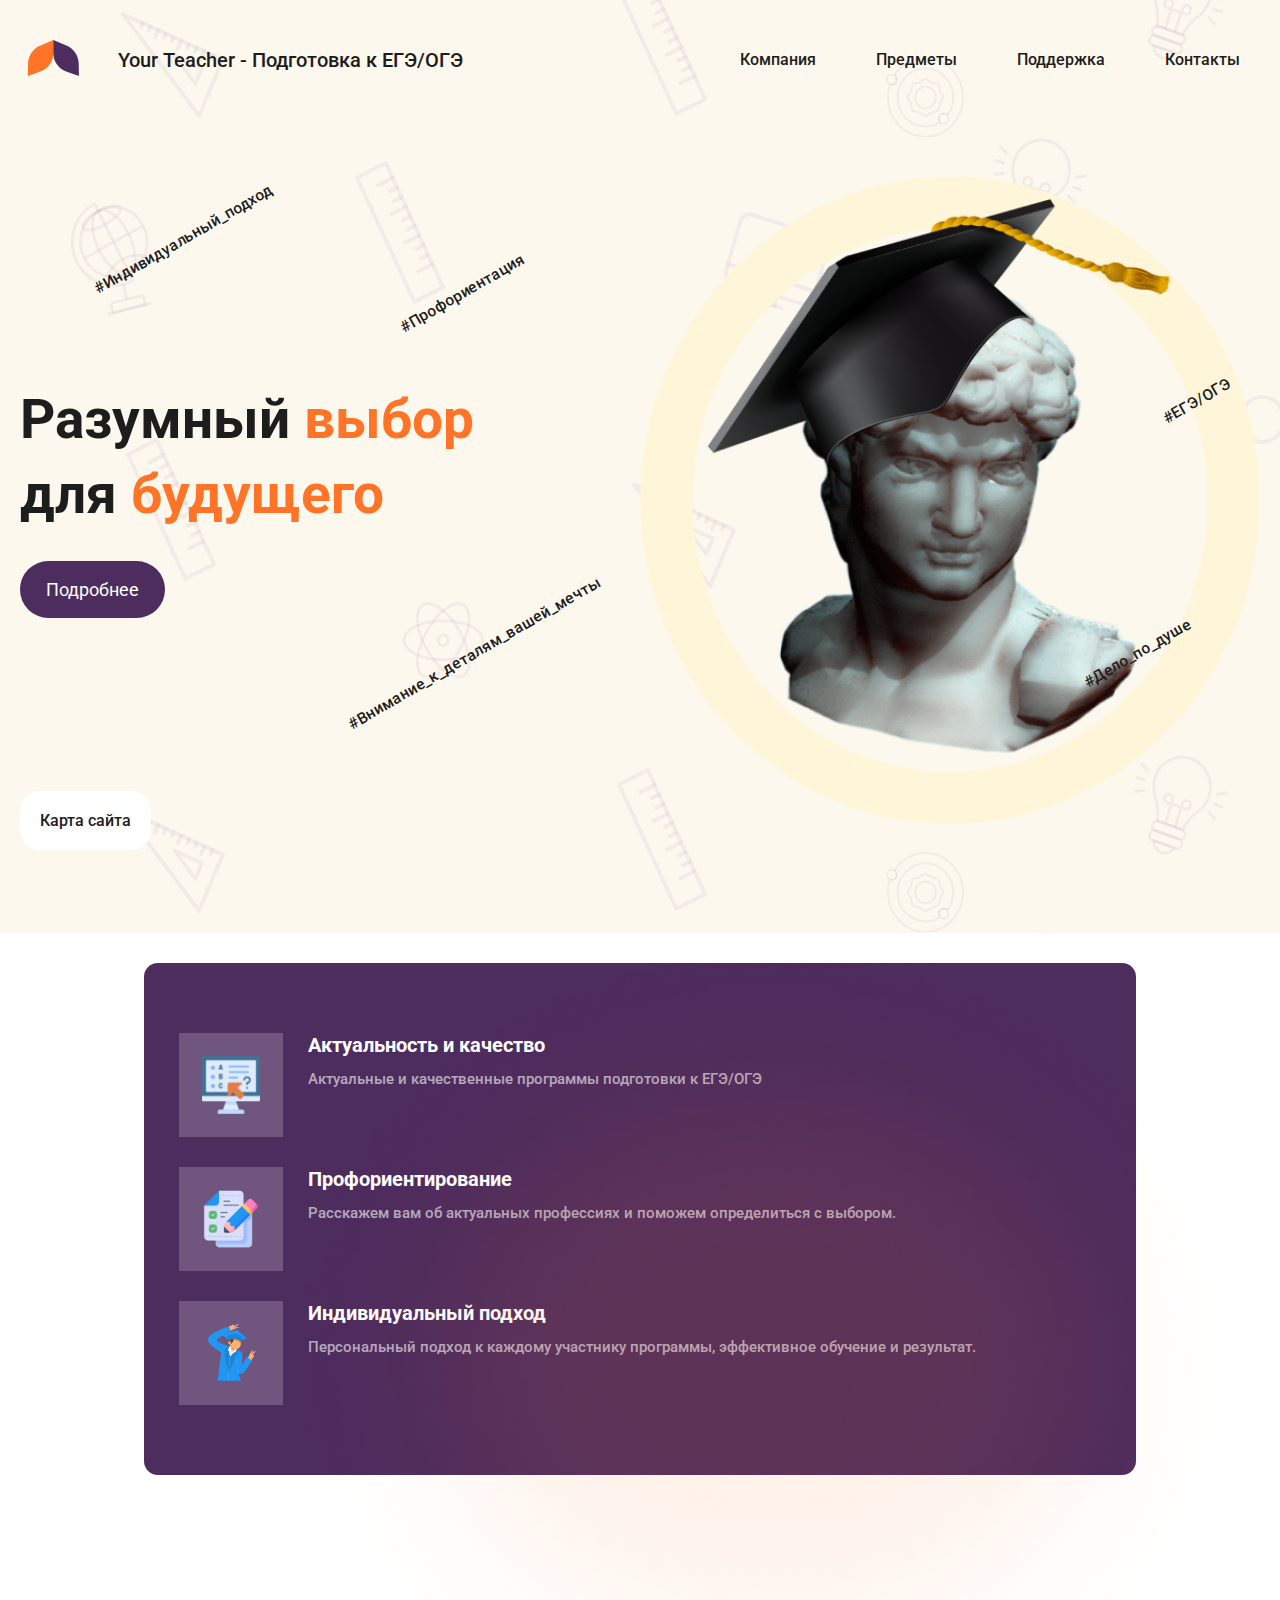
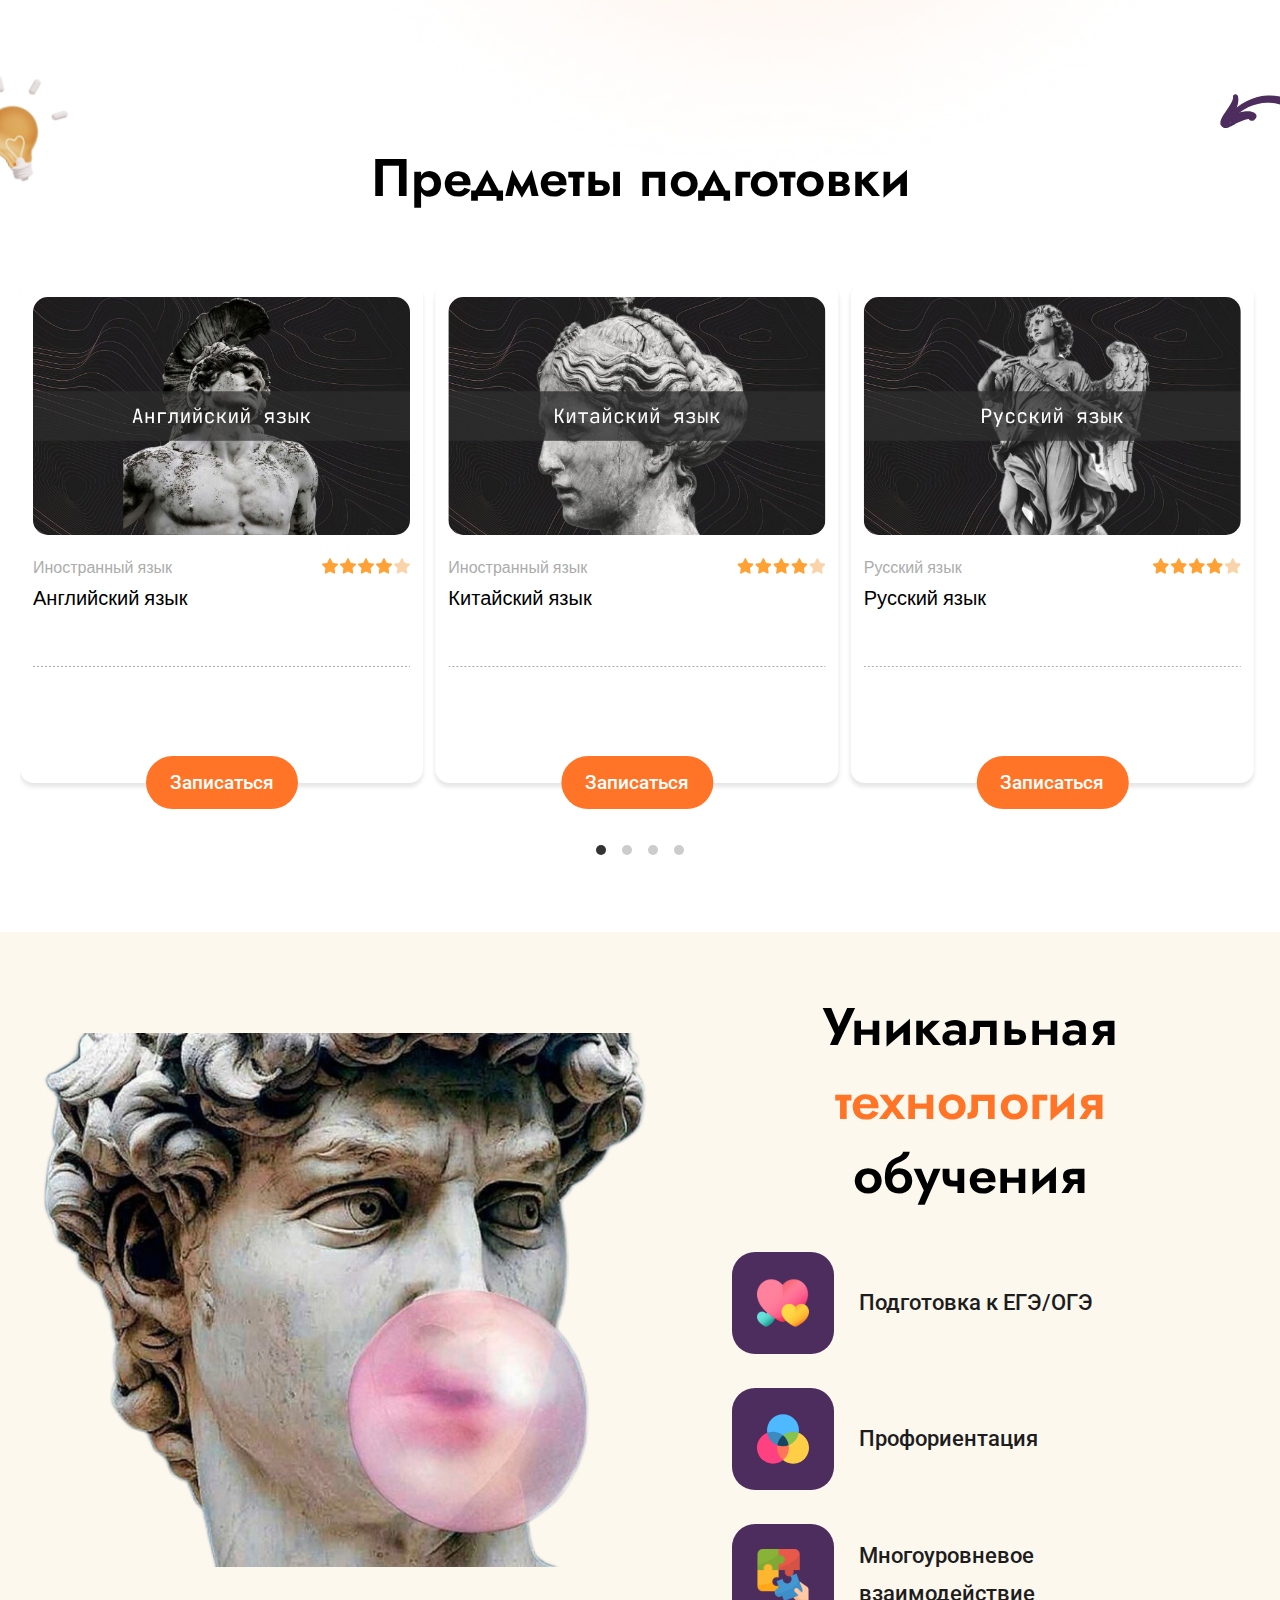
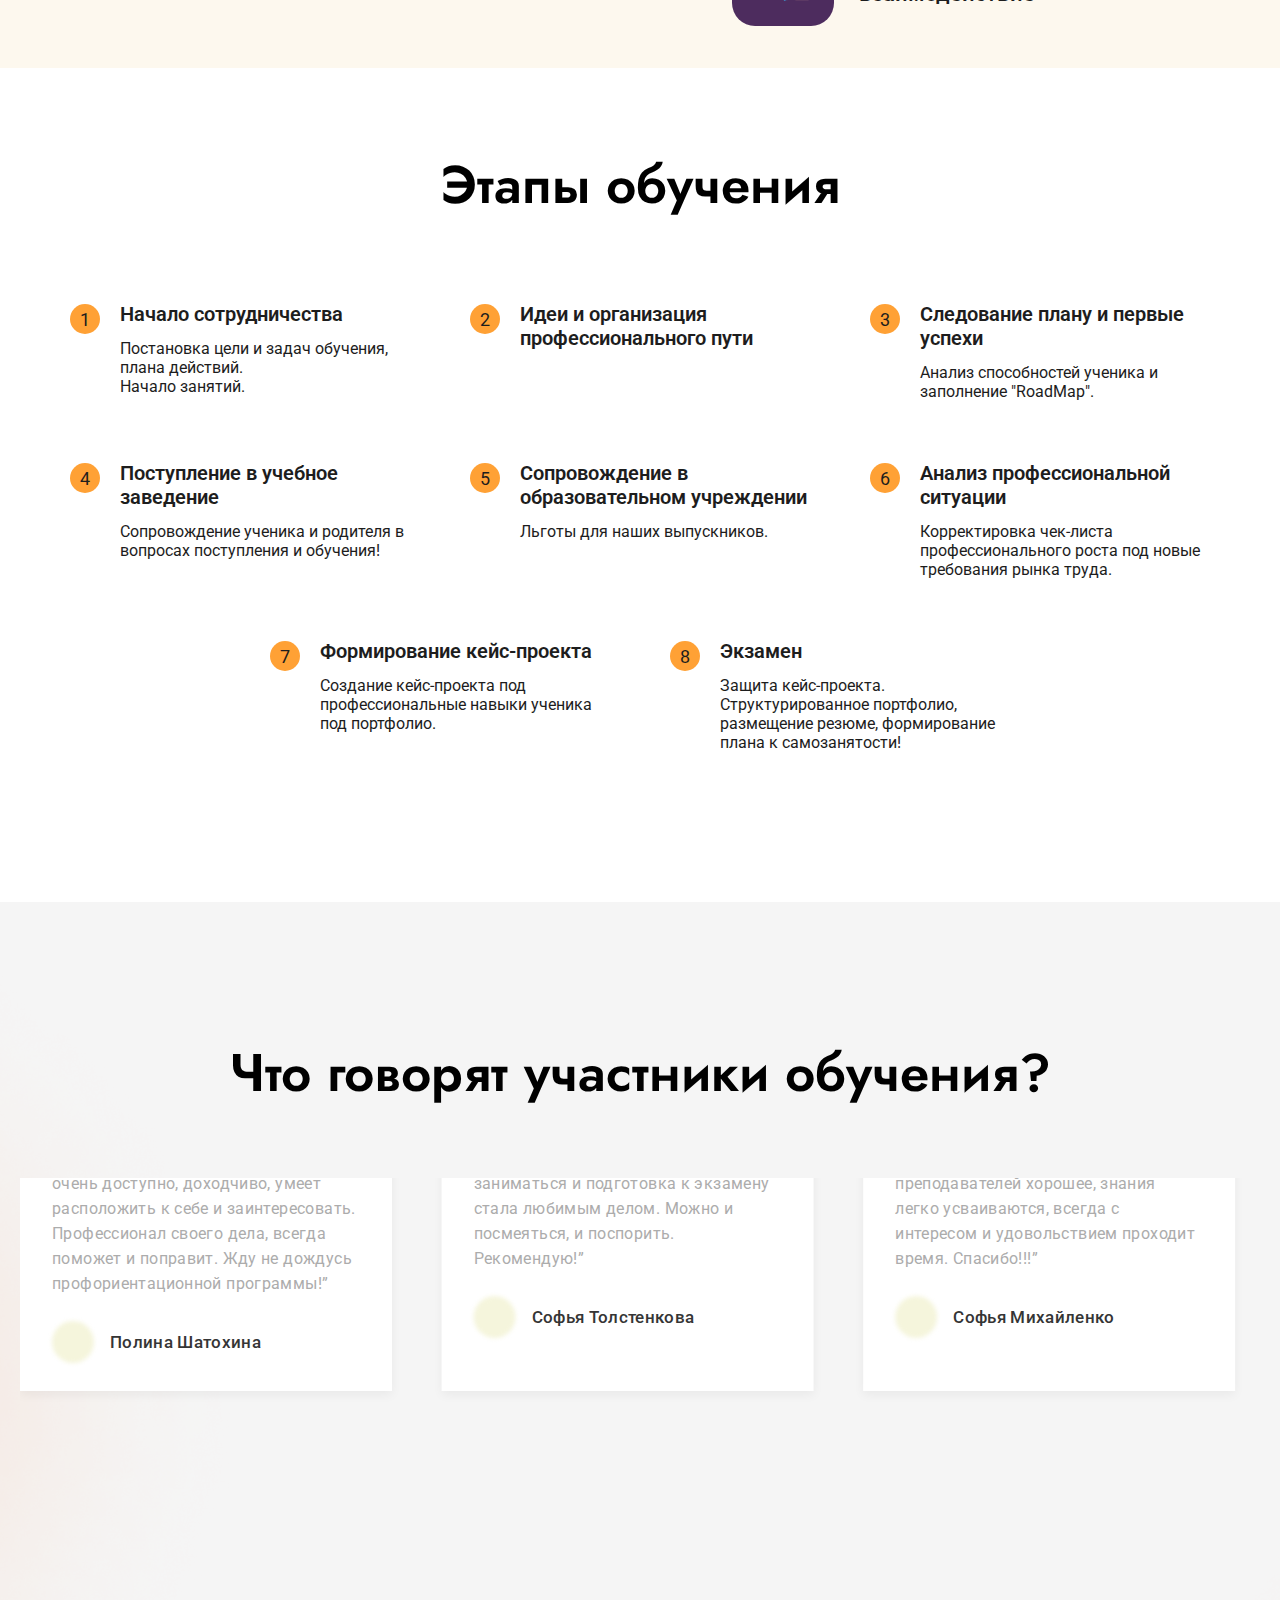
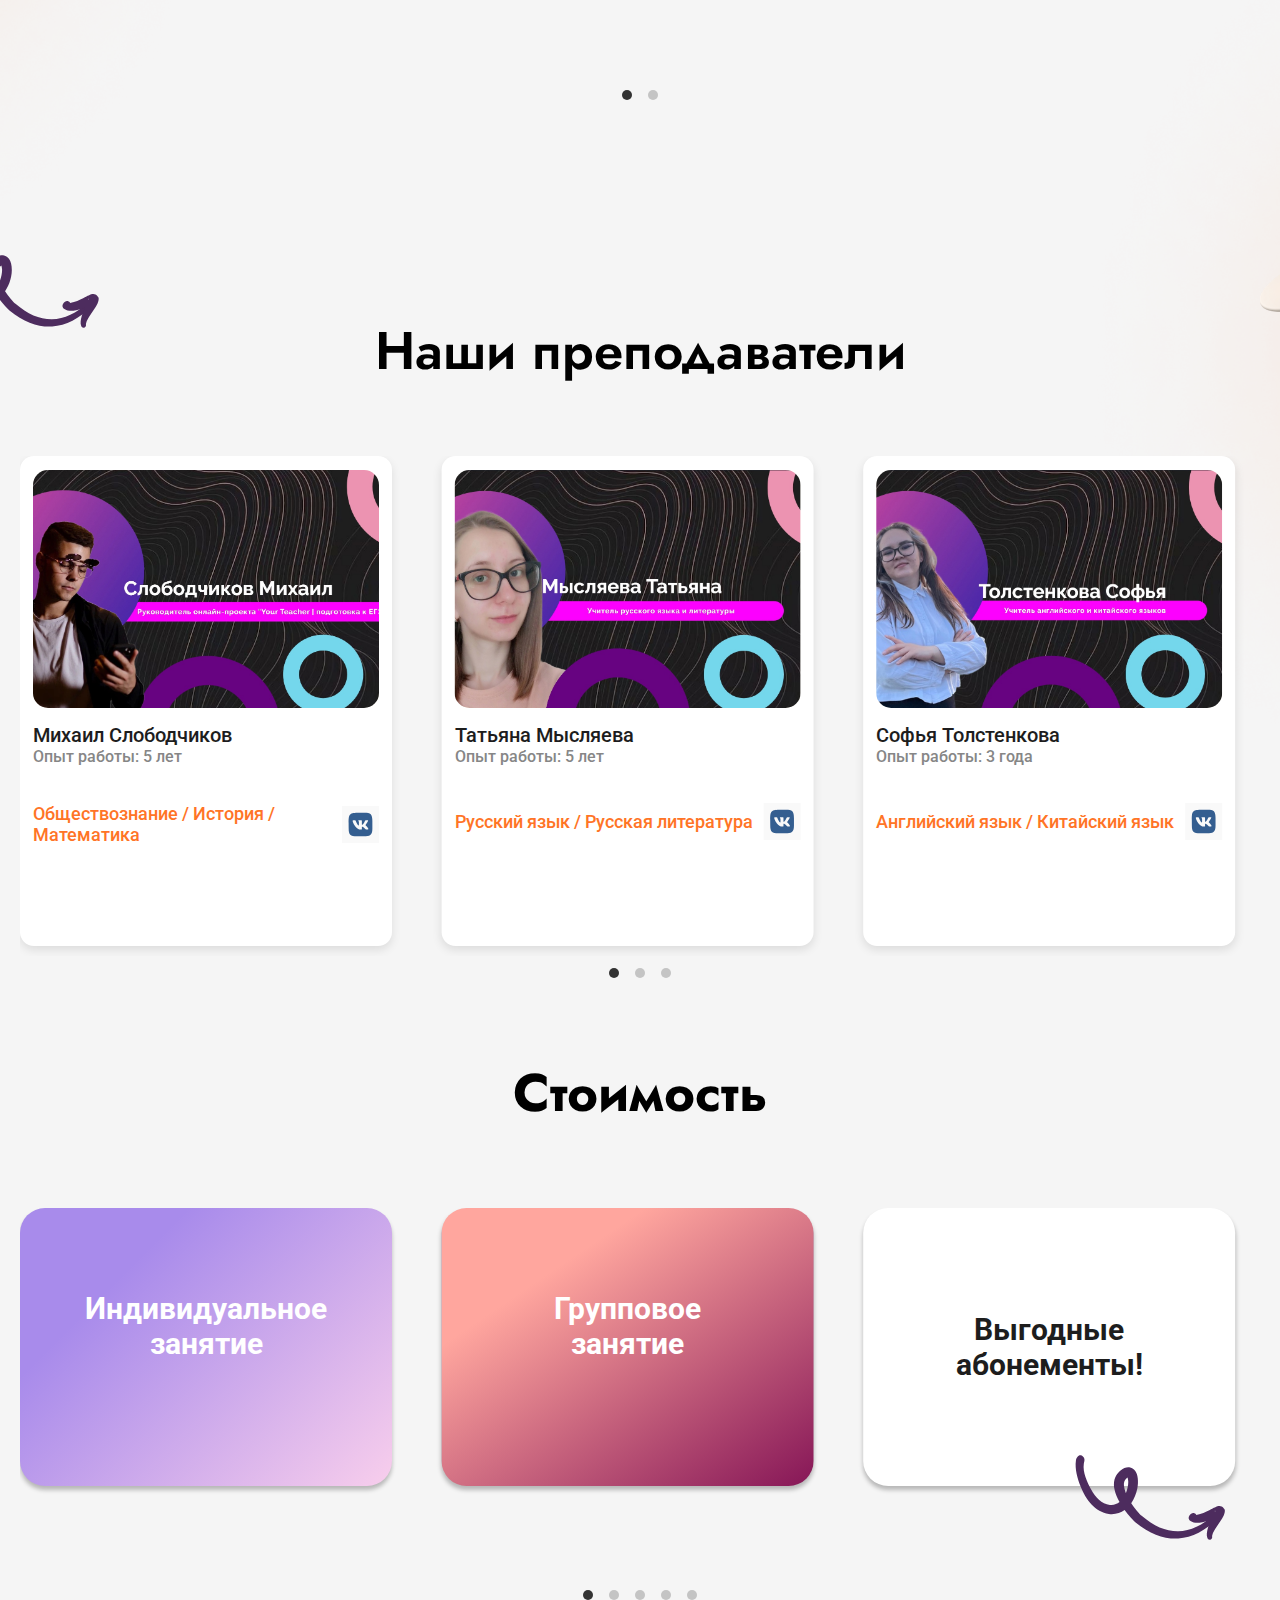
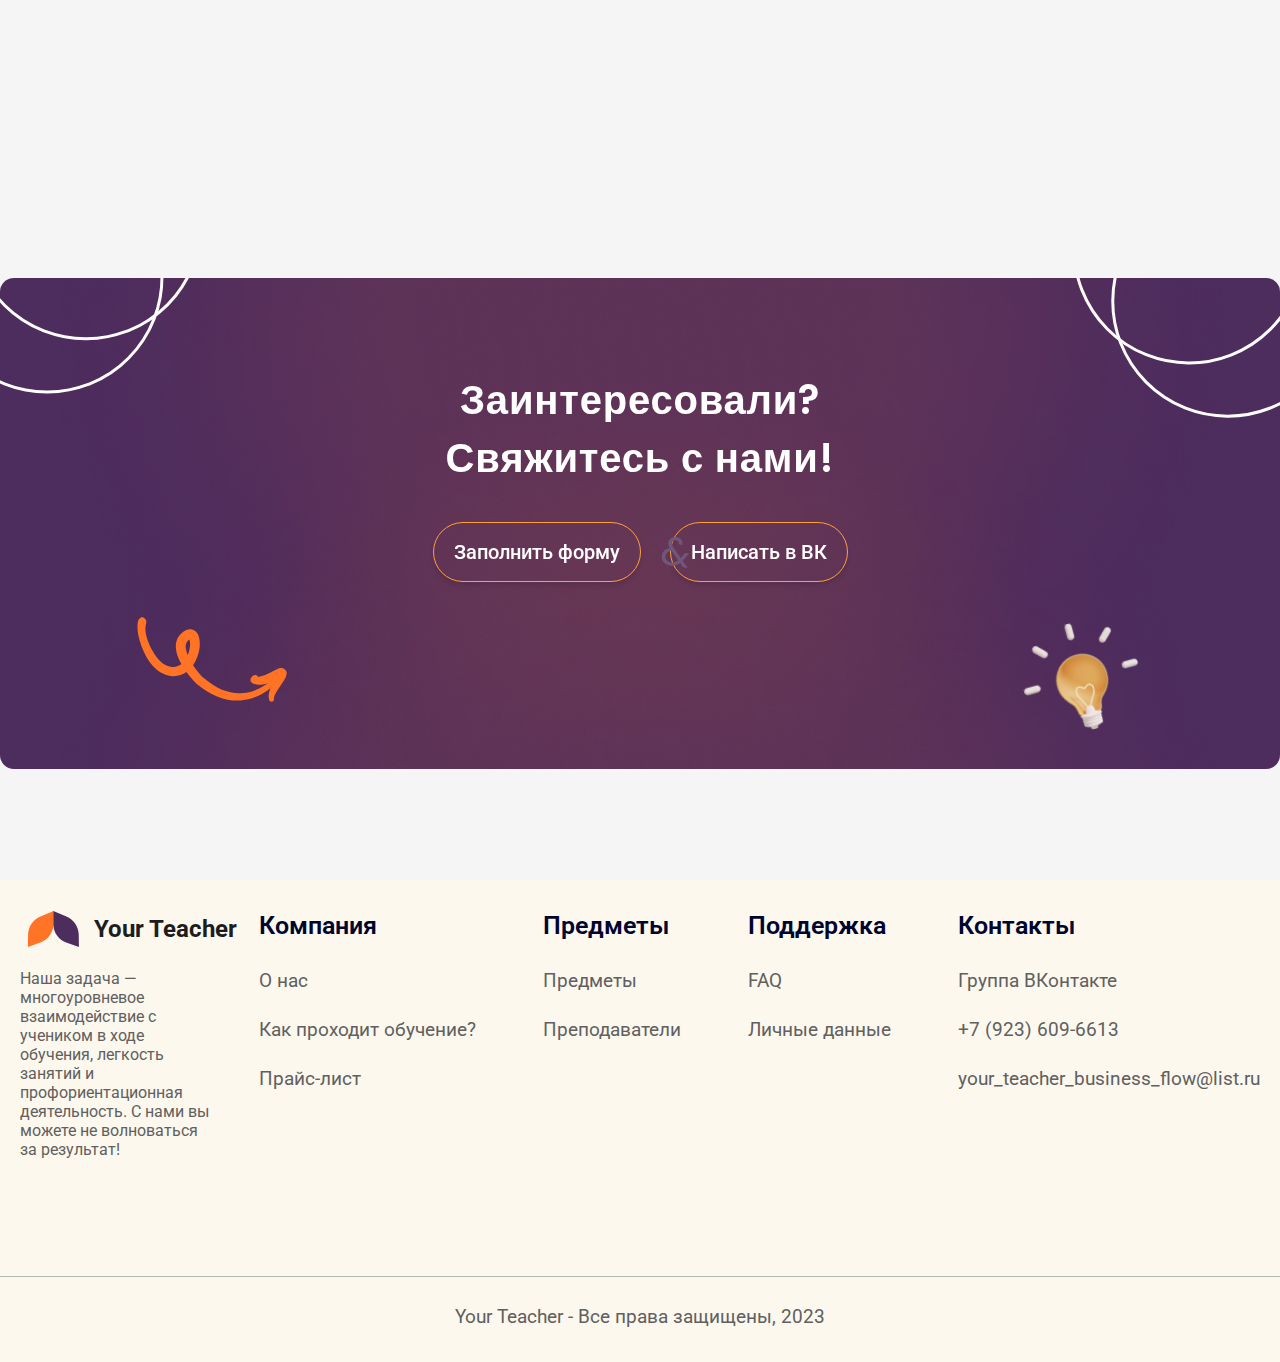
==== commit 30f5b380: "Add files via upload" ====
--- a/index.html
+++ b/index.html
@@ -1207,7 +1207,7 @@
                                     <li class="advantages__item advantage">
                                         <div class="advantage__icon">
                                             <div class="advantage__icon-inner">
-                                                <img src="images/experience/advantages/2-wonderful-studying.svg" alt="wonderful studing">
+                                                <img src="images/experience/advantages/2-proforientation.svg" alt="wonderful studing">
                                             </div>
                                         </div>
                                         <div class="advantage__info">
@@ -1217,7 +1217,7 @@
                                     <li class="advantages__item advantage">
                                         <div class="advantage__icon">
                                             <div class="advantage__icon-inner">
-                                                <img src="images/experience/advantages/2-wonderful-studying.svg" alt="wonderful studing">
+                                                <img src="images/experience/advantages/3-wonderful-studying.svg" alt="wonderful studing">
                                             </div>
                                         </div>
                                         <div class="advantage__info">
--- a/css/style.css
+++ b/css/style.css
@@ -1748,6 +1748,16 @@
   .contact__btn span {
     font-size: 16px;
   }
+  .page-map {
+    padding: 10px;
+  }
+  .page-map__name {
+    font-size: 14px;
+  }
+  .page-map__list {
+    font-size: 12px;
+    gap: 15px;
+  }
 }
 @media (max-width: 500px) {
   .header .company__icon {
@@ -1807,6 +1817,28 @@
   }
   .tutor__picture {
     height: 200px;
+  }
+  .advantage__icon {
+    width: 64px;
+    height: 64px;
+    padding: 0;
+  }
+  .advantage__icon-inner {
+    width: 64px;
+    height: 64px;
+    display: -webkit-box;
+    display: -ms-flexbox;
+    display: flex;
+    -webkit-box-pack: center;
+        -ms-flex-pack: center;
+            justify-content: center;
+    -webkit-box-align: center;
+        -ms-flex-align: center;
+            align-items: center;
+  }
+  .advantage__icon-inner img {
+    width: 50%;
+    height: 50%;
   }
 }
 @media (max-width: 374px) {
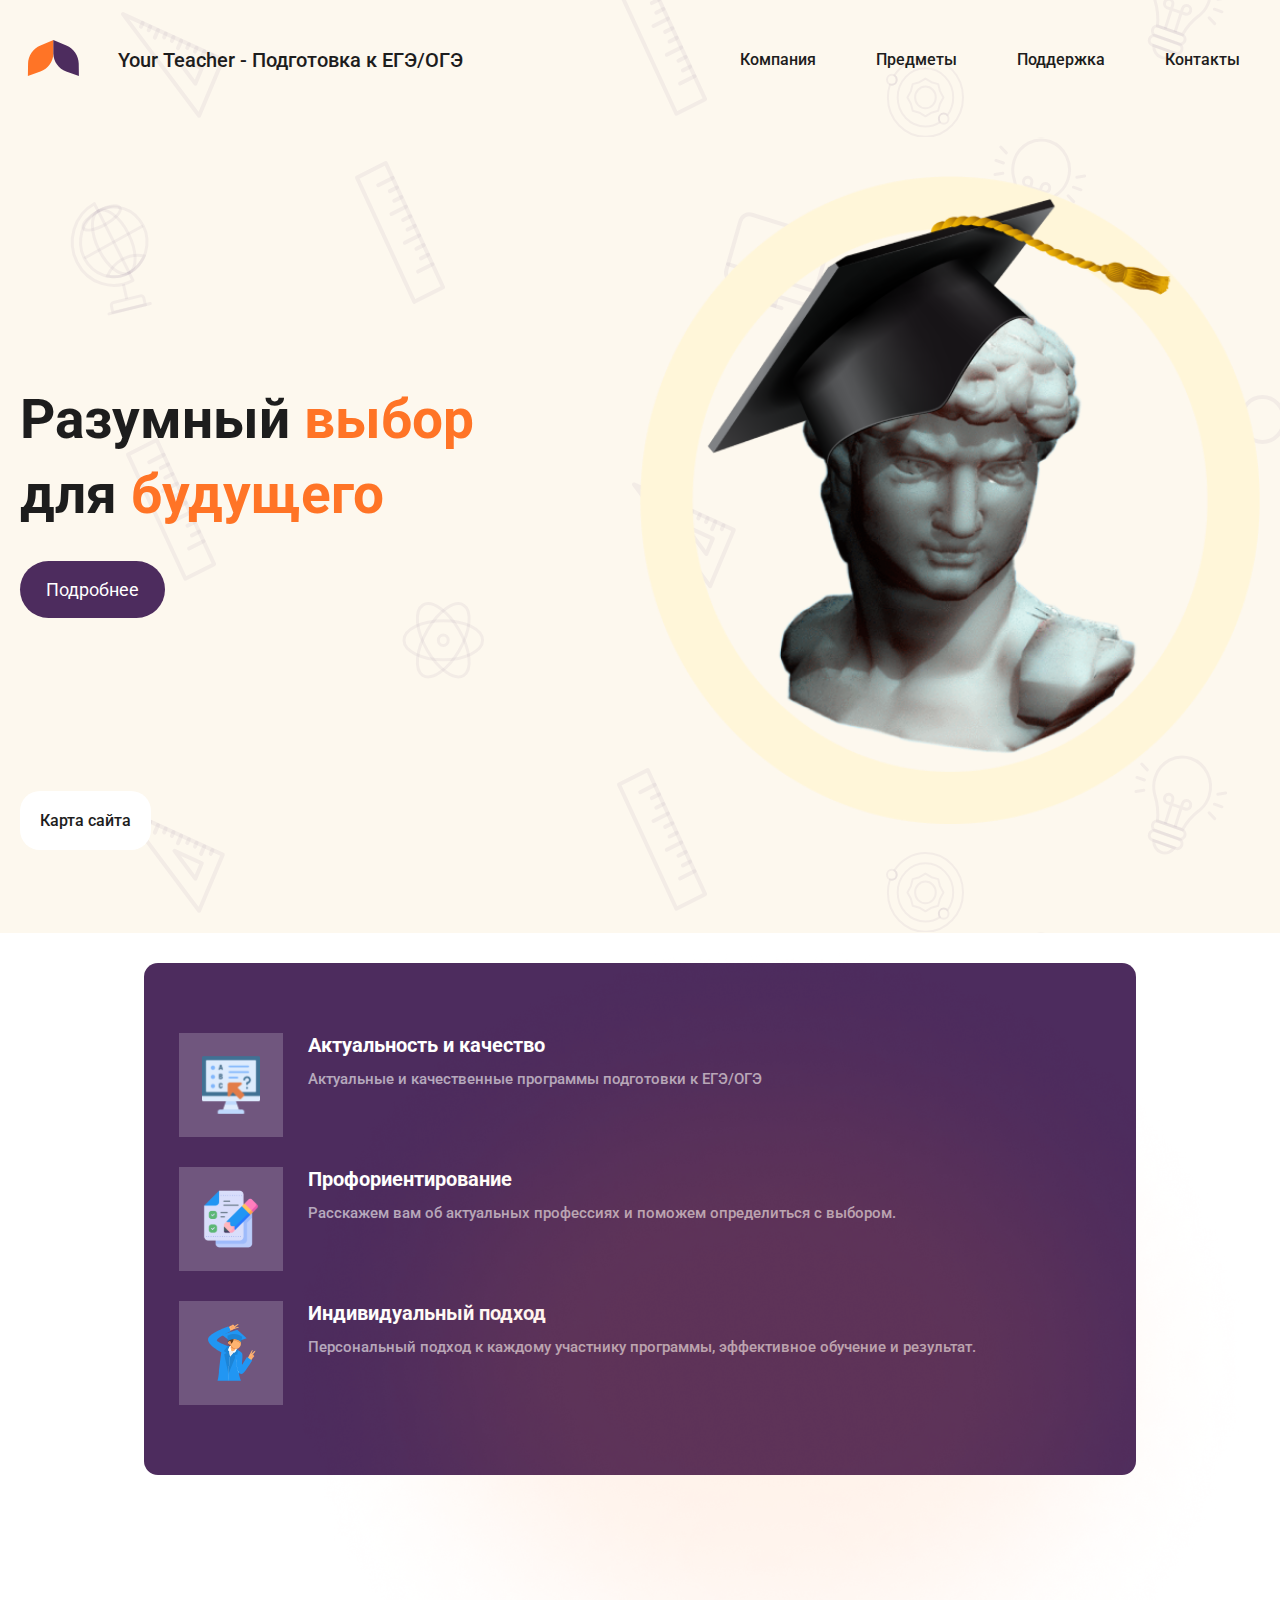
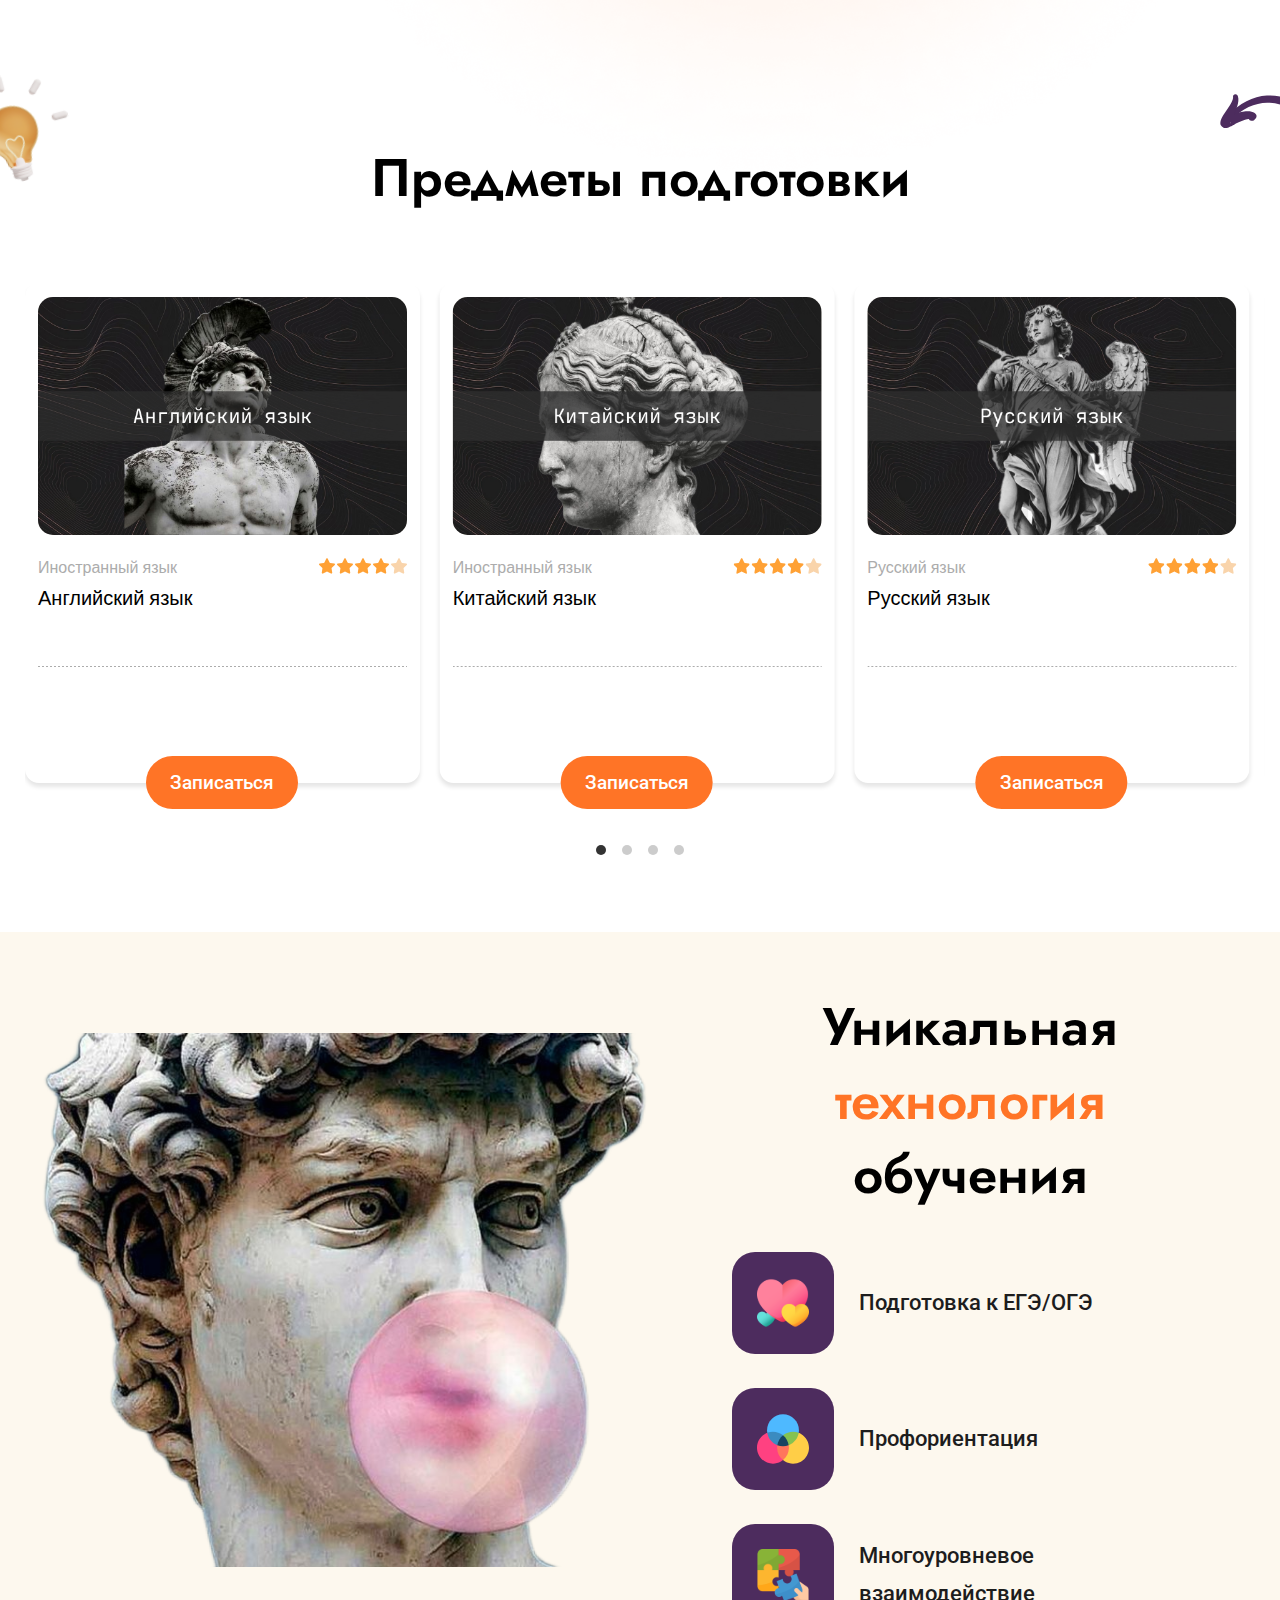
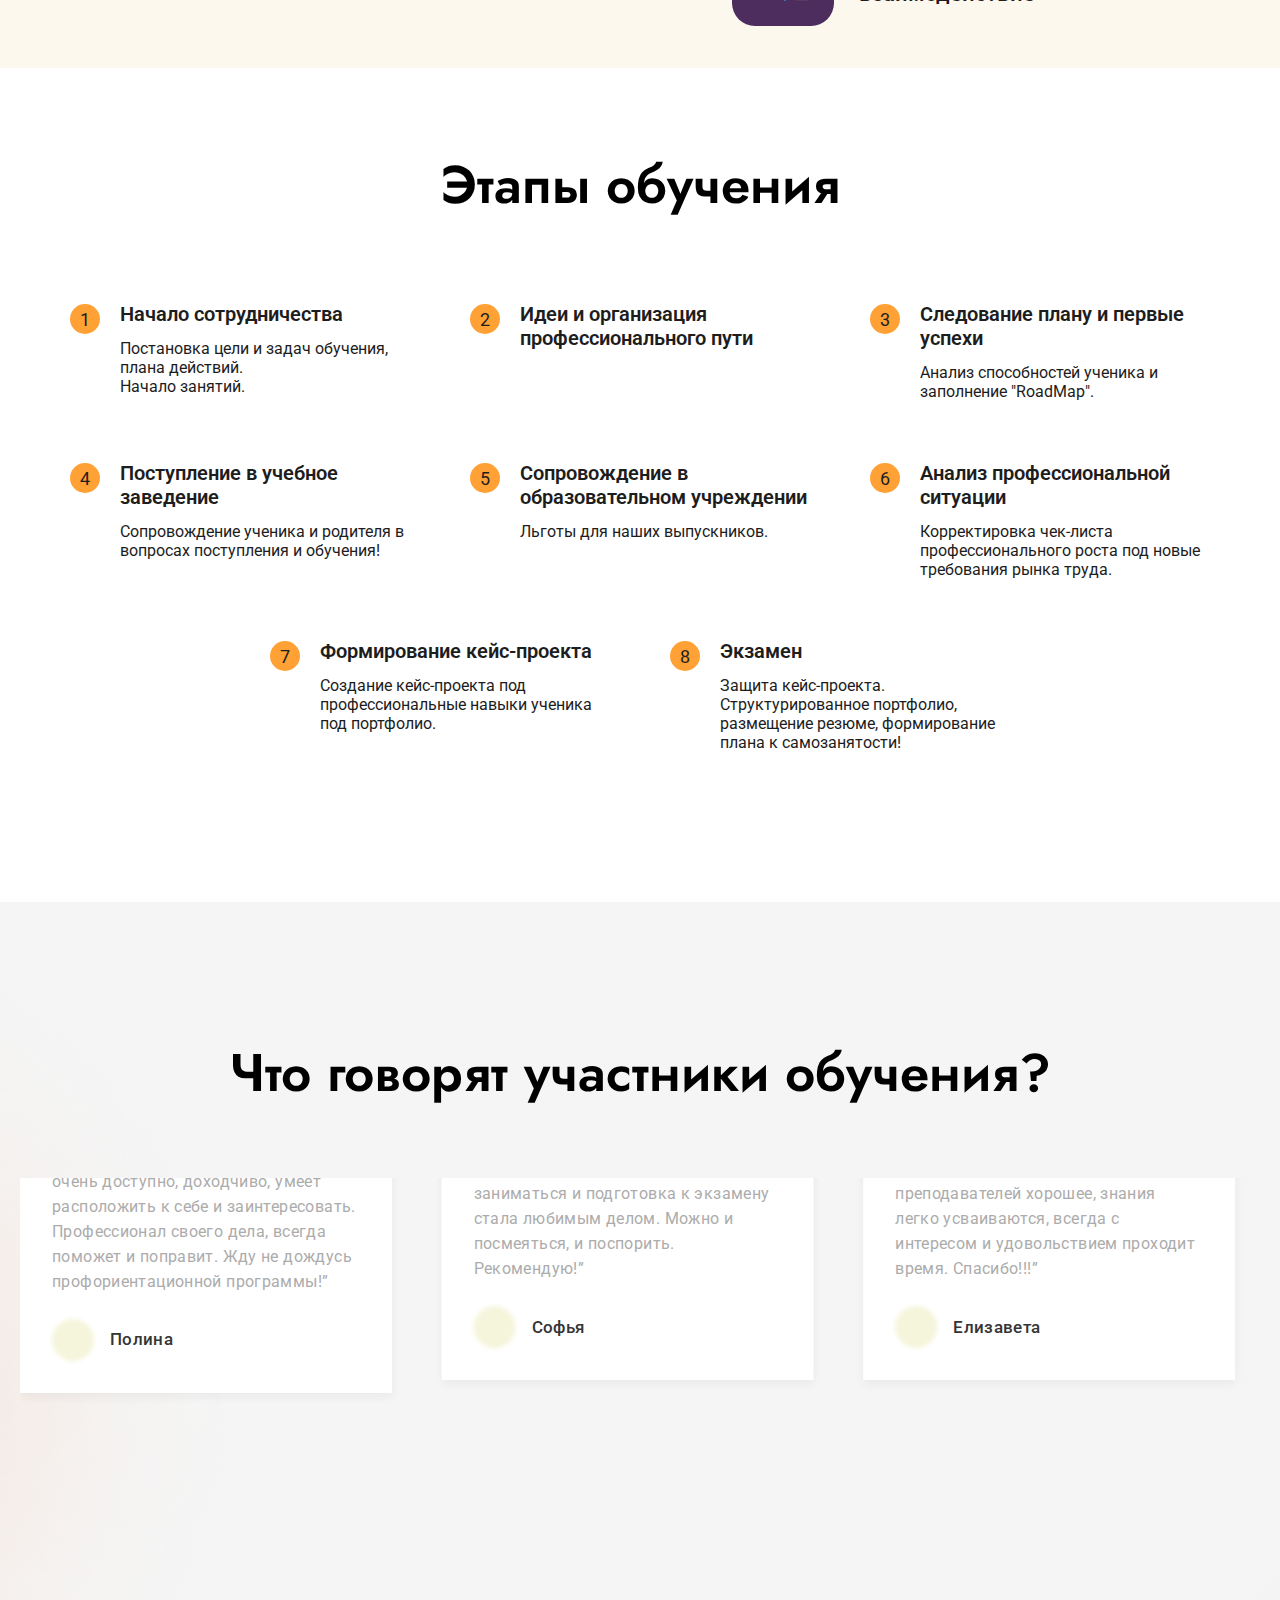
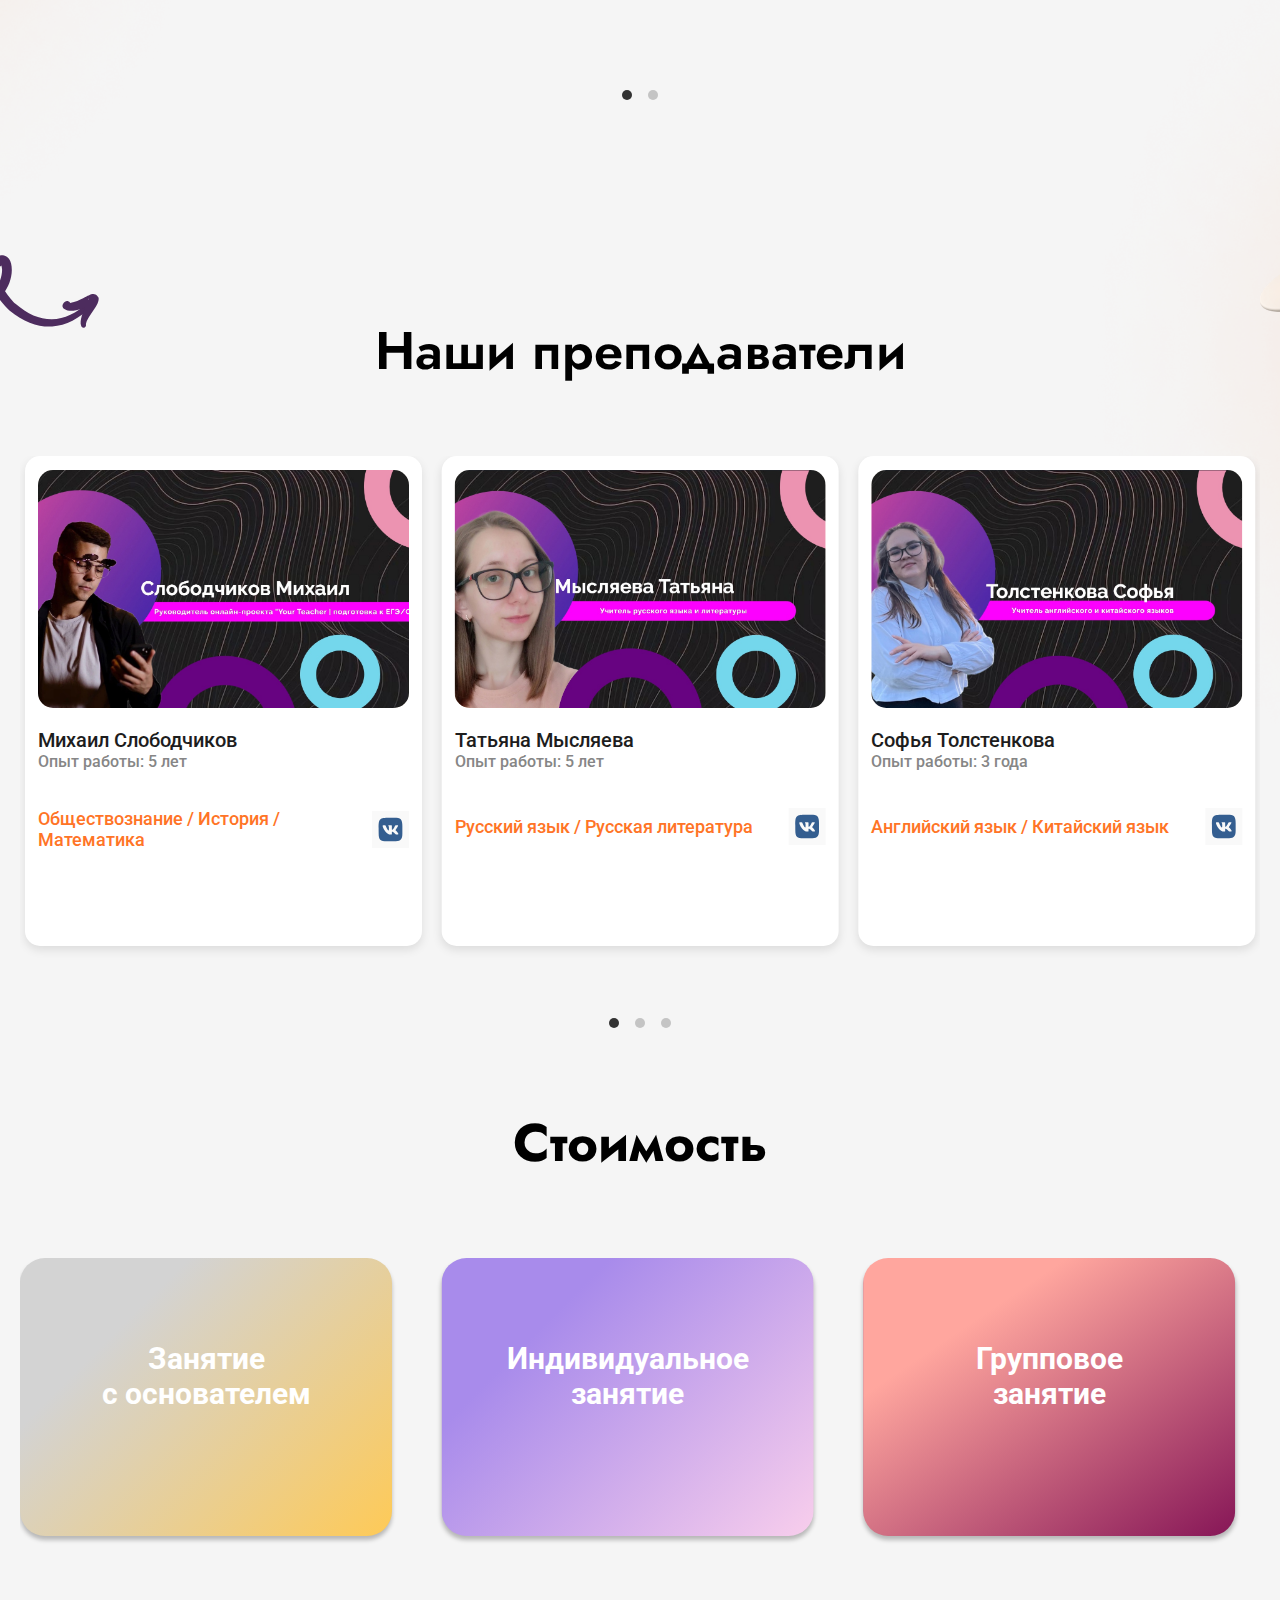
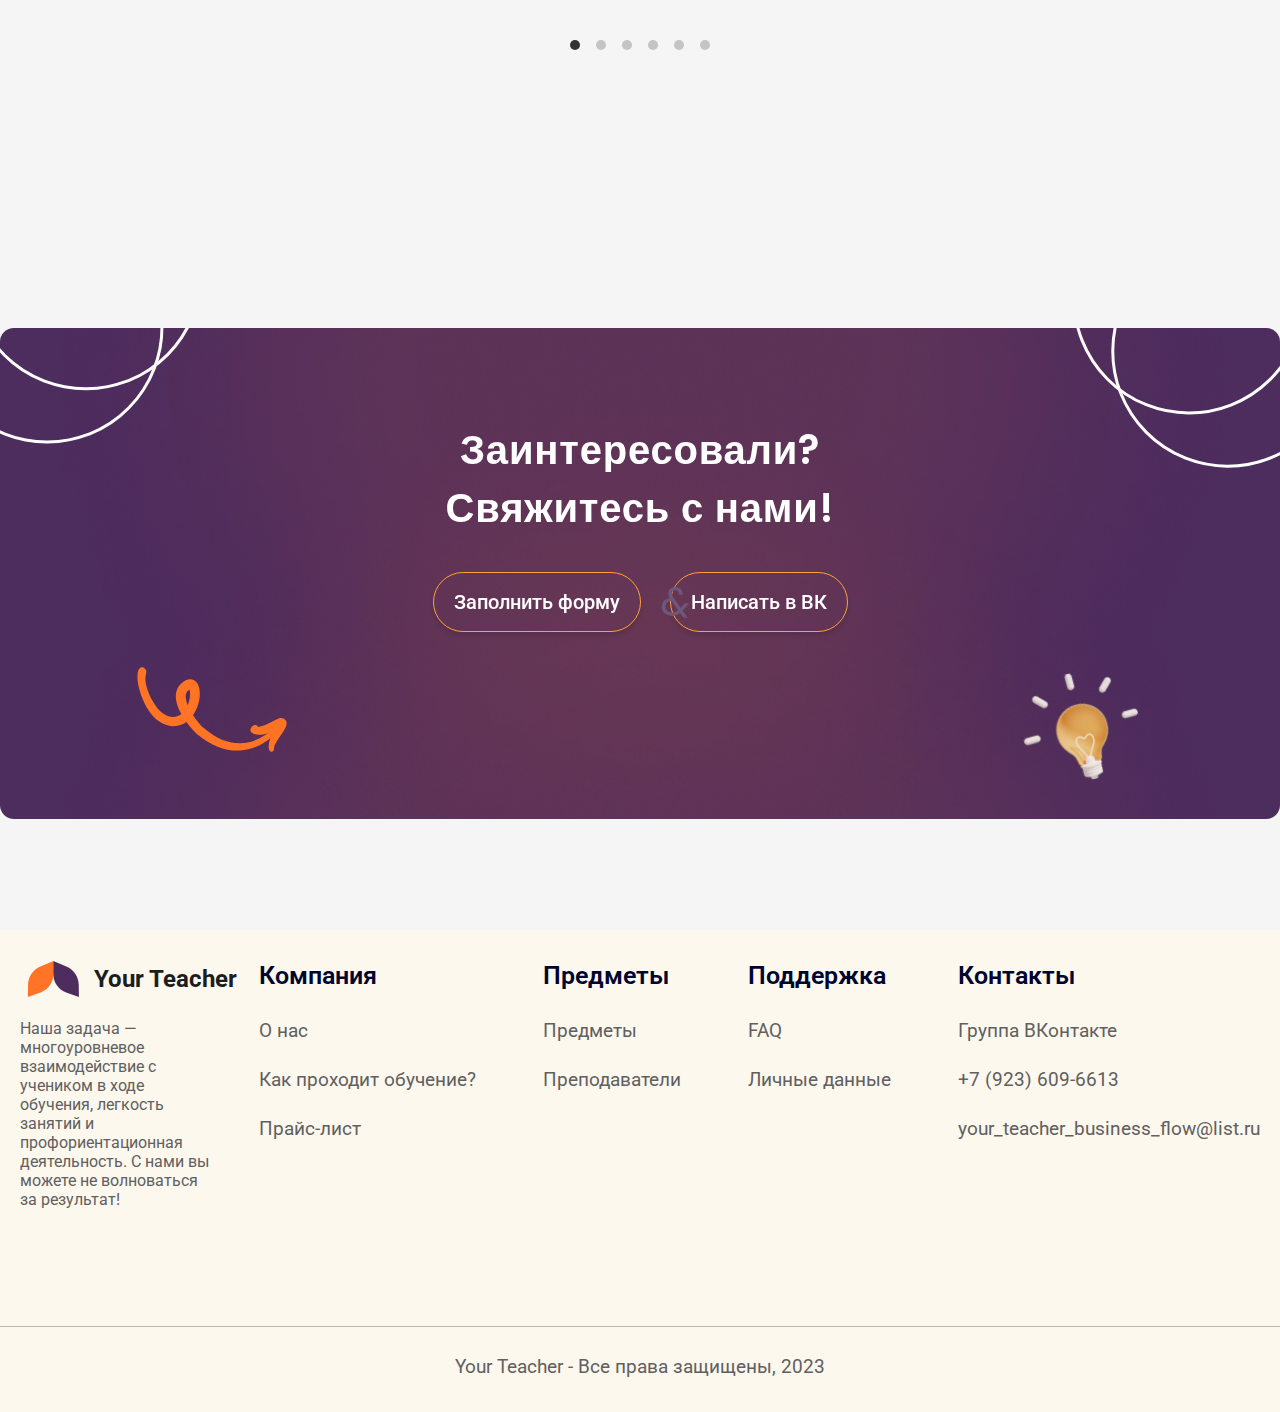
==== commit 1b7d5506: "Add files via upload" ====
--- a/index.html
+++ b/index.html
@@ -2,13 +2,51 @@
 <html lang="ru">
     <head>
         <title>Your Teacher - Business Flow</title>
+        <!-- Подгрузка стилей и иконки страницы-->
         <link rel="stylesheet" href="css/flickity.css">
         <link rel="stylesheet" href="css/style.css">
         <link rel="shortcut icon" href="images/logo.svg">
+        <!-- Мета-теги-->
+        <meta name="title" content="Your Teacher | Подготовка к ЕГЭ/ОГЭ 2024">
+        <meta name="description" content="&quot;Your teacher | подготовка к ЕГЭ/ОГЭ 2024&quot; - онлайн проект по подготовке к школьным и вузовским испытаниям.">
+        <meta name="keywords" content="ЕГЭ, ОГЭ, ЕГЭ_2024, ОГЭ_2024, Профильная математика, Базовая математика, Информатика, ИКТ, Биология, Химия, История, Обществознание, Физика, Русский_язык, Русский, русская_литература, литература, английский, китайский, 2024, подготовка, успешная_сдача">
+        <meta name="robots" content="index, follow">
+        <meta http-equiv="Content-Type" content="text/html; charset=utf-8">
+        <meta name="language" content="Russian">
+        <meta name="author" content="Михаил Слободчиков">
         <meta name="viewport" content="width=device-width, initial-scale=1, maximum-scale=1, user-scalable=no"/>
+        <!-- Yandex.Metrika counter -->
+        <script type="text/javascript" >
+            (function(m,e,t,r,i,k,a){m[i]=m[i]||function(){(m[i].a=m[i].a||[]).push(arguments)};
+            m[i].l=1*new Date();
+            for (var j = 0; j < document.scripts.length; j++) {if (document.scripts[j].src === r) { return; }}
+            k=e.createElement(t),a=e.getElementsByTagName(t)[0],k.async=1,k.src=r,a.parentNode.insertBefore(k,a)})
+            (window, document, "script", "https://mc.yandex.ru/metrika/tag.js", "ym");
+        
+            ym(95008284, "init", {
+                clickmap:true,
+                trackLinks:true,
+                accurateTrackBounce:true
+            });
+        </script>
+        <noscript><div><img src="https://mc.yandex.ru/watch/95008284" style="position:absolute; left:-9999px;" alt="" /></div></noscript>
+        <!-- /Yandex.Metrika counter -->
     </head>
     <body>
         <div class="wrapper">
+            <div class="modal modal-personal">
+                <div class="modal__body">
+                    <div class="modal__header">
+                        <div class="modal__title">Личные данные</div>
+                    </div>
+                    <div class="modal__subtitle">
+                        Мы заботимся о вашей конфиденциальности и безопасности ваших личных данных. <br> <br>Это значит, что все данные, полученные нами от вас, не передаются третьим лицам. <br> <br>Спасибо за ваше доверие!
+                    </div>
+                    <div class="modal__footer">
+                        <div class="modal__close">Ясненько  🥰</div>
+                    </div>
+                </div>
+            </div>
             <header id="welcome" class="header">
                 <div class="container">
                     <div class="header__company company">
@@ -43,7 +81,7 @@
                                 <span>Поддержка</span>
                                 <ul class="subnav__list">
                                     <li class="subnav__item"><a href="#" class="subnav__link">FAQ</a></li>
-                                    <li class="subnav__item"><a href="#" class="subnav__link">Личные данные</a></li>
+                                    <li class="subnav__item"><a href="#" onClick="return false;" class="subnav__link modal-link">Личные данные</a></li>
                                 </ul>
                             </li>
                             <li class="nav__item nav__item-has-child">
@@ -59,7 +97,7 @@
                             <div class="page-map__name">Карта сайта</div>
                             <ul class="page-map__list">
                                 <li class="page-map__item"><a href="#welcome">Главная</a></li>
-                                <li class="page-map__item"><a href="#targets">О нас</a></li>
+                                <li class="page-map__item"><a href="#advantages">О нас</a></li>
                                 <li class="page-map__item"><a href="#subjects">Предметы</a></li>
                                 <li class="page-map__item"><a href="#tutors">Преподаватели</a></li>
                                 <li class="page-map__item"><a href="#service">Стоимость</a></li>
@@ -74,6 +112,7 @@
                 <div class="welcome">
                     <div class="welcome__container container">
                         <div class="welcome__content">
+                            <!-- 
                             <div class="welcome__hashtags">
                                 <div class="hashtag hashtag-first">Индивидуальный_подход</div>
                                 <div class="hashtag hashtag-second">Профориентация</div>
@@ -81,6 +120,7 @@
                                 <div class="hashtag hashtag-fourth">Внимание_к_деталям_вашей_мечты</div>
                                 <div class="hashtag hashtag-fifth">Дело_по_душе</div>
                             </div>
+                            -->
                             <div class="welcome__column welcome__info">
                                 <h1 class="welcome__title">Разумный <span class="text-highlighted">выбор</span><br> для <span class="text-highlighted">будущего</span></h1>
                                 <a class="welcome__more" href="#targets"><span class="welcome__more-text">Подробнее</span></a>
@@ -433,7 +473,7 @@
                                 <div class="subject__body">
                                     <div class="subject__cover">
                                         <div class="subject__cover-inner">
-                                            <img src="images/subject/cover-1.jpg" alt="">
+                                            <img src="images/subject/cover-4.jpg" alt="">
                                         </div></div>
                                     <div class="subject__info">
                                         <div class="subject__tag-n-rate">
@@ -527,7 +567,7 @@
                                 <div class="subject__body">
                                     <div class="subject__cover">
                                         <div class="subject__cover-inner">
-                                            <img src="images/subject/cover-2.jpg" alt="">
+                                            <img src="images/subject/cover-5.jpg" alt="">
                                         </div></div>
                                     <div class="subject__info">
                                         <div class="subject__tag-n-rate">
@@ -621,7 +661,7 @@
                                 <div class="subject__body">
                                     <div class="subject__cover">
                                         <div class="subject__cover-inner">
-                                            <img src="images/subject/cover-3.jpg" alt="">
+                                            <img src="images/subject/cover-6.jpg" alt="">
                                         </div></div>
                                     <div class="subject__info">
                                         <div class="subject__tag-n-rate">
@@ -715,7 +755,7 @@
                                 <div class="subject__body">
                                     <div class="subject__cover">
                                         <div class="subject__cover-inner">
-                                            <img src="images/subject/cover-1.jpg" alt="">
+                                            <img src="images/subject/cover-7.jpg" alt="">
                                         </div>
                                     </div>
                                     <div class="subject__info">
@@ -810,7 +850,7 @@
                                 <div class="subject__body">
                                     <div class="subject__cover">
                                         <div class="subject__cover-inner">
-                                            <img src="images/subject/cover-2.jpg" alt="">
+                                            <img src="images/subject/cover-8.jpg" alt="">
                                         </div></div>
                                     <div class="subject__info">
                                         <div class="subject__tag-n-rate">
@@ -904,7 +944,7 @@
                                 <div class="subject__body">
                                     <div class="subject__cover">
                                         <div class="subject__cover-inner">
-                                            <img src="images/subject/cover-3.jpg" alt="">
+                                            <img src="images/subject/cover-9.jpg" alt="">
                                         </div></div>
                                     <div class="subject__info">
                                         <div class="subject__tag-n-rate">
@@ -998,7 +1038,7 @@
                                 <div class="subject__body">
                                     <div class="subject__cover">
                                         <div class="subject__cover-inner">
-                                            <img src="images/subject/cover-1.jpg" alt="">
+                                            <img src="images/subject/cover-10.jpg" alt="">
                                         </div></div>
                                     <div class="subject__info">
                                         <div class="subject__tag-n-rate">
@@ -1092,7 +1132,7 @@
                                 <div class="subject__body">
                                     <div class="subject__cover">
                                         <div class="subject__cover-inner">
-                                            <img src="images/subject/cover-2.jpg" alt="">
+                                            <img src="images/subject/cover-11.jpg" alt="">
                                         </div></div>
                                     <div class="subject__info">
                                         <div class="subject__tag-n-rate">
@@ -1185,7 +1225,7 @@
                         </div>
                     </div>
                 </div>
-                <div class="advantages section">
+                <div id="advantages" class="advantages section">
                     <div class="container">
                         <div class="advantages__content">
                             <div class="advantages__column advantages__cover">
@@ -1230,7 +1270,7 @@
                     </div>
                 </div>
 
-                <div class="studying section">
+                <div id="studying" class="studying section">
                     <div class="container">
                         <div class="studying__content">
                             <div class="studying__title section-title">
@@ -1327,7 +1367,7 @@
                                             <div class="fb-author__picture">
                                             </div>
                                             <div class="fb-author__info">
-                                                <div class="fb-author__name">Полина Шатохина</div>
+                                                <div class="fb-author__name">Полина</div>
                                             </div>
                                         </div>
                                     </div>
@@ -1341,7 +1381,7 @@
                                             <div class="fb-author__picture">
                                             </div>
                                             <div class="fb-author__info">
-                                                <div class="fb-author__name">Софья Толстенкова</div>
+                                                <div class="fb-author__name">Софья</div>
                                             </div>
                                         </div>
                                     </div>
@@ -1355,7 +1395,7 @@
                                             <div class="fb-author__picture">
                                             </div>
                                             <div class="fb-author__info">
-                                                <div class="fb-author__name">Софья Михайленко</div>
+                                                <div class="fb-author__name">Елизавета</div>
                                             </div>
                                         </div>
                                     </div>
@@ -1369,7 +1409,7 @@
                                             <div class="fb-author__picture">
                                             </div>
                                             <div class="fb-author__info">
-                                                <div class="fb-author__name">Анастасия Завлавловская</div>
+                                                <div class="fb-author__name">Анастасия</div>
                                             </div>
                                         </div>
                                     </div>
@@ -1383,7 +1423,7 @@
                                             <div class="fb-author__picture">
                                             </div>
                                             <div class="fb-author__info">
-                                                <div class="fb-author__name">Владислав Крыжевников</div>
+                                                <div class="fb-author__name">Владислав</div>
                                             </div>
                                         </div>
                                     </div>
@@ -1397,7 +1437,7 @@
                                             <div class="fb-author__picture">
                                             </div>
                                             <div class="fb-author__info">
-                                                <div class="fb-author__name">Ксения Скоробогатая</div>
+                                                <div class="fb-author__name">Ксения</div>
                                             </div>
                                         </div>
                                     </div>
@@ -1495,12 +1535,37 @@
                                     <div class="tutor__content">
                                         <div class="tutor__picture">
                                             <div class="tutor__picture-inner">
+                                                <img src="images/tutors/Yana.jpg" alt="tutor - Yana Brezhneva">
+                                            </div>
+                                        </div>
+                                        <div class="tutor__bio">
+                                            <div class="tutor__name">Яна Брежнева</div>
+                                            <div class="tutor__status">Опыт работы: 3 года</div>
+                                        </div>
+                                        <div class="tutor__disciplines-n-socials">
+                                            <div class="tutor__disciplines">Математика / Физика</div>
+                                            <div class="tutor__socials t-socials">
+                                                <ul class="t-socials__list">
+                                                    <li class="t-socials__item">
+                                                        <a target="_blank" href="https://vk.com/idyanchik479">
+                                                            <img src="images/icons/vk.svg" alt="vk">
+                                                        </a>
+                                                    </li>
+                                                </ul>
+                                            </div>
+                                        </div>
+                                    </div>
+                                </div>
+                                <div class="tutors__item tutor carousel-cell">
+                                    <div class="tutor__content">
+                                        <div class="tutor__picture">
+                                            <div class="tutor__picture-inner">
                                                 <img src="images/tutors/Kirill.jpg" alt="tutor - Kirill Drobkov">
                                             </div>
                                         </div>
                                         <div class="tutor__bio">
                                             <div class="tutor__name">Кирилл Дробков</div>
-                                            <div class="tutor__status">Опыт работы: 1 год</div>
+                                            <div class="tutor__status">Опыт работы: 2 года</div>
                                         </div>
                                         <div class="tutor__disciplines-n-socials">
                                             <div class="tutor__disciplines">Информатика и ИКТ / Математика</div>
@@ -1520,37 +1585,12 @@
                                     <div class="tutor__content">
                                         <div class="tutor__picture">
                                             <div class="tutor__picture-inner">
-                                                <img src="images/tutors/Yana.jpg" alt="tutor - Yana Brezhneva">
-                                            </div>
-                                        </div>
-                                        <div class="tutor__bio">
-                                            <div class="tutor__name">Яна Брежнева</div>
-                                            <div class="tutor__status">Опыт работы: 3 года</div>
-                                        </div>
-                                        <div class="tutor__disciplines-n-socials">
-                                            <div class="tutor__disciplines">Математика / Физика</div>
-                                            <div class="tutor__socials t-socials">
-                                                <ul class="t-socials__list">
-                                                    <li class="t-socials__item">
-                                                        <a target="_blank" href="https://vk.com/idyanchik479">
-                                                            <img src="images/icons/vk.svg" alt="vk">
-                                                        </a>
-                                                    </li>
-                                                </ul>
-                                            </div>
-                                        </div>
-                                    </div>
-                                </div>
-                                <div class="tutors__item tutor carousel-cell">
-                                    <div class="tutor__content">
-                                        <div class="tutor__picture">
-                                            <div class="tutor__picture-inner">
                                                 <img src="images/tutors/Ulyana.jpg" alt="tutor - Ulyana Vlasova">
                                             </div>
                                         </div>
                                         <div class="tutor__bio">
                                             <div class="tutor__name">Ульяна Власова</div>
-                                            <div class="tutor__status">Опыт работы: 1 год</div>
+                                            <div class="tutor__status">Опыт работы: 2 года</div>
                                         </div>
                                         <div class="tutor__disciplines-n-socials">
                                             <div class="tutor__disciplines">Биология / Химия</div>
@@ -1599,6 +1639,13 @@
                         <div class="service__content">
                             <div class="service__title  section-title">Стоимость</div>
                             <div class="service__list service-carousel">
+                                <div class="service__item plan plan-individual-owner carousel-cell">
+                                    <div class="plan__title">Занятие <br>с основателем</div>
+                                    <div class="plan__price">
+                                        <div class="plan__price-45">1 000р. / 45 минут</div>
+                                        <div class="plan__price-90">1 300р. / 90 минут</div>
+                                    </div>
+                                </div>
                                 <div class="service__item plan plan-individual carousel-cell">
                                     <div class="plan__title">Индивидуальное <br> занятие</div>
                                     <div class="plan__price">
@@ -1683,14 +1730,14 @@
                                     </div>
                                 </div>
                                 <div class="service__item plan plan-club carousel-cell">
-                                    <div class="plan__title">Клубная карта <br> "30 дней"</div>
+                                    <div class="plan__title">Клубная карта <br> (30 дней)</div>
                                     <div class="plan__price">
                                         <div class="plan__price-45">39 990р. - 45/90 минут*</div>
                                         <div class="plan__price-90">* - на выбор</div>
                                     </div>
                                 </div>
                                 <div class="service__item plan-expander carousel-cell">
-                                    <div class="plan-expander__title">Скидка 10% <br>на абонемент<br> по промо #препод</div>
+                                    <div class="plan-expander__title">Скидка 10% <br>на первый абонемент<br> по промо #препод</div>
                                     <div class="plan-expander__icon">
                                         <img src="images/icons/arrow-l2r.svg" alt="">
                                     </div>
@@ -1770,7 +1817,7 @@
                                 <div class="ftr-column__subnav ftr-subnav">
                                     <div class="ftr-subnav__list">
                                         <a href="#" class="ftr-subnav__item">FAQ</a>
-                                        <a href="#" class="ftr-subnav__item">Личные данные</a>
+                                        <a href="#" onClick="return false;" class="ftr-subnav__item modal-link">Личные данные</a>
                                     </div>
                                 </div>
                             </div>
@@ -1792,6 +1839,7 @@
                 </div>
             </footer>
         </div>
+        <!-- Подгрузка скриптов и библиотек -->
         <script src="js/flickity.js"></script>
         <script src="js/script.js"></script>
     </body>
--- a/css/style.css
+++ b/css/style.css
@@ -1,5 +1,6 @@
 /* Reset and base styles  */
 @import url("https://fonts.googleapis.com/css2?family=Jost:wght@600&family=Poppins&family=Roboto:wght@400;500;700&display=swap");
+@import url("https://fonts.googleapis.com/css2?family=Noto+Color+Emoji&display=swap");
 * {
   padding: 0px;
   margin: 0px;
@@ -103,6 +104,14 @@
   scroll-behavior: smooth;
 }
 
+*::-moz-selection {
+  background-color: #fad4a8;
+}
+
+*::selection {
+  background-color: #fad4a8;
+}
+
 body {
   font-family: "Roboto", sans-serif;
   color: #1D1D1D;
@@ -121,6 +130,105 @@
   -webkit-box-direction: normal;
       -ms-flex-direction: column;
           flex-direction: column;
+}
+
+.modal {
+  display: none;
+  position: fixed;
+  top: 0;
+  left: 0;
+  right: 0;
+  bottom: 0;
+  z-index: 29;
+  background-color: rgba(0, 0, 0, 0.4);
+  padding: 20px;
+}
+.modal.active {
+  display: -webkit-box;
+  display: -ms-flexbox;
+  display: flex;
+  -webkit-box-align: center;
+      -ms-flex-align: center;
+          align-items: center;
+  -webkit-box-pack: center;
+      -ms-flex-pack: center;
+          justify-content: center;
+}
+.modal__body {
+  max-width: 600px;
+  width: 100%;
+  height: -webkit-max-content;
+  height: -moz-max-content;
+  height: max-content;
+  background-color: #f8eeee;
+  border-radius: 20px;
+  display: -webkit-box;
+  display: -ms-flexbox;
+  display: flex;
+  -webkit-box-orient: vertical;
+  -webkit-box-direction: normal;
+      -ms-flex-direction: column;
+          flex-direction: column;
+  -webkit-box-align: center;
+      -ms-flex-align: center;
+          align-items: center;
+  overflow: hidden;
+  font-family: "Poppins", sans-serif;
+}
+.modal__header {
+  display: -webkit-box;
+  display: -ms-flexbox;
+  display: flex;
+  -webkit-box-align: center;
+      -ms-flex-align: center;
+          align-items: center;
+  -webkit-box-pack: center;
+      -ms-flex-pack: center;
+          justify-content: center;
+  background-image: linear-gradient(326deg, #861657 0%, #ffa69e 74%);
+  width: 100%;
+  padding-top: 20px;
+  margin-bottom: 30px;
+}
+.modal__title {
+  font-size: 30px;
+  font-weight: 500;
+  margin-bottom: 20px;
+  line-height: 35px;
+  color: #fff;
+}
+.modal__subtitle {
+  padding: 0px 30px;
+  font-size: 20px;
+  text-align: center;
+}
+.modal__footer {
+  margin: 30px 0px 20px;
+  display: -webkit-box;
+  display: -ms-flexbox;
+  display: flex;
+  -webkit-box-align: center;
+      -ms-flex-align: center;
+          align-items: center;
+  -webkit-box-pack: center;
+      -ms-flex-pack: center;
+          justify-content: center;
+}
+.modal__close {
+  padding: 15px;
+  font-size: 21px;
+  font-weight: 500;
+  border-radius: 10px;
+  color: #fff;
+  background-color: #ffa69e;
+  cursor: pointer;
+  -webkit-transition: all 0.2s ease-in-out;
+  transition: all 0.2s ease-in-out;
+}
+.modal__close:hover {
+  -webkit-transform: scale(1.1, 1.1);
+          transform: scale(1.1, 1.1);
+  background-color: #d43692;
 }
 
 .section-title {
@@ -643,26 +751,21 @@
 .subjects__list .flickity-viewport {
   width: 100%;
   height: 550px !important;
+  margin: 0px 5px;
 }
 .subjects__list .flickity-prev-next-button {
   display: none;
 }
-.subjects__list .carousel-cell {
-  margin-right: 1%;
-}
 .subjects__list .flickity-page-dots {
   left: 0;
 }
 
 .subject {
-  position: relative;
-  display: -webkit-box;
-  display: -ms-flexbox;
-  display: flex;
-  max-width: -webkit-min-content;
-  max-width: -moz-min-content;
-  max-width: min-content;
-  width: 32.5%;
+  display: -webkit-box;
+  display: -ms-flexbox;
+  display: flex;
+  margin-right: 20px;
+  width: calc((100% - 56px) / 3);
   -webkit-box-orient: vertical;
   -webkit-box-direction: normal;
       -ms-flex-direction: column;
@@ -670,8 +773,8 @@
   -webkit-box-align: center;
       -ms-flex-align: center;
           align-items: center;
+  border-radius: 14px;
   padding: 14px 13px;
-  border-radius: 14px;
   -webkit-box-shadow: 0px 4px 4px 0px rgba(0, 0, 0, 0.1);
           box-shadow: 0px 4px 4px 0px rgba(0, 0, 0, 0.1);
 }
@@ -965,19 +1068,18 @@
 .feedback {
   max-width: 417px;
   width: 30%;
-  height: 85%;
+  height: -webkit-max-content;
+  height: -moz-max-content;
+  height: max-content;
   background-color: #fff;
   -webkit-box-shadow: 0px 4px 10px 0px rgba(0, 0, 0, 0.05);
           box-shadow: 0px 4px 10px 0px rgba(0, 0, 0, 0.05);
 }
 .feedback__content {
   padding: 32px;
-  height: 100%;
   display: -ms-grid;
   display: grid;
-  height: -webkit-max-content;
-  height: -moz-max-content;
-  height: max-content;
+  height: 100%;
   -webkit-box-orient: vertical;
   -webkit-box-direction: normal;
       -ms-flex-direction: column;
@@ -998,9 +1100,6 @@
   -webkit-box-align: center;
       -ms-flex-align: center;
           align-items: center;
-  -ms-flex-item-align: self-end;
-      -ms-grid-row-align: self-end;
-      align-self: self-end;
 }
 .fb-author__picture {
   display: -webkit-box;
@@ -1062,20 +1161,24 @@
   right: -80px;
 }
 .tutors__list .flickity-viewport {
-  height: 500px !important;
-}
-.tutors__list .carousel-cell {
-  margin-right: 4%;
+  min-height: 550px !important;
+  height: auto !important;
+}
+.tutors__list .flickity-slider {
+  margin: 0px 5px;
 }
 .tutors__list .flickity-prev-next-button {
   display: none;
 }
 .tutor {
-  max-width: 490px;
-  width: 30%;
-  height: 490px;
+  width: calc((100% - 50px) / 3);
+  min-height: 490px;
+  height: -webkit-max-content;
+  height: -moz-max-content;
+  height: max-content;
+  margin-right: 20px;
   background-color: #fff;
-  border-radius: 14px;
+  border-radius: 15px;
   -webkit-box-shadow: 0px 4px 10px 0px rgba(0, 0, 0, 0.1);
           box-shadow: 0px 4px 10px 0px rgba(0, 0, 0, 0.1);
 }
@@ -1092,8 +1195,10 @@
 .tutor__picture {
   width: 100%;
   height: 238px;
-  margin-bottom: 15px;
+  color: #fff;
+  margin-bottom: 20px;
   border-radius: 15px;
+  text-align: center;
   overflow: hidden;
 }
 .tutor__picture-inner {
@@ -1203,6 +1308,10 @@
 .service .plan-individual {
   background-color: #f8ceec;
   background-image: linear-gradient(315deg, #f8ceec 0%, #a88beb 74%);
+}
+.service .plan-individual-owner {
+  background-color: #feca57;
+  background-image: linear-gradient(315deg, #feca57 0%, #d3d3d3 74%);
 }
 .service .plan-club {
   background-color: #21d190;
@@ -1760,6 +1869,12 @@
   }
 }
 @media (max-width: 500px) {
+  .header .company {
+    gap: 15px;
+    -webkit-box-align: start;
+        -ms-flex-align: start;
+            align-items: flex-start;
+  }
   .header .company__icon {
     width: 40px;
     height: 20px;
@@ -1867,4 +1982,9 @@
     -ms-flex-item-align: start;
         align-self: flex-start;
   }
+}
+@media (min-width: 1921px) {
+  .container {
+    max-width: 90%;
+  }
 }